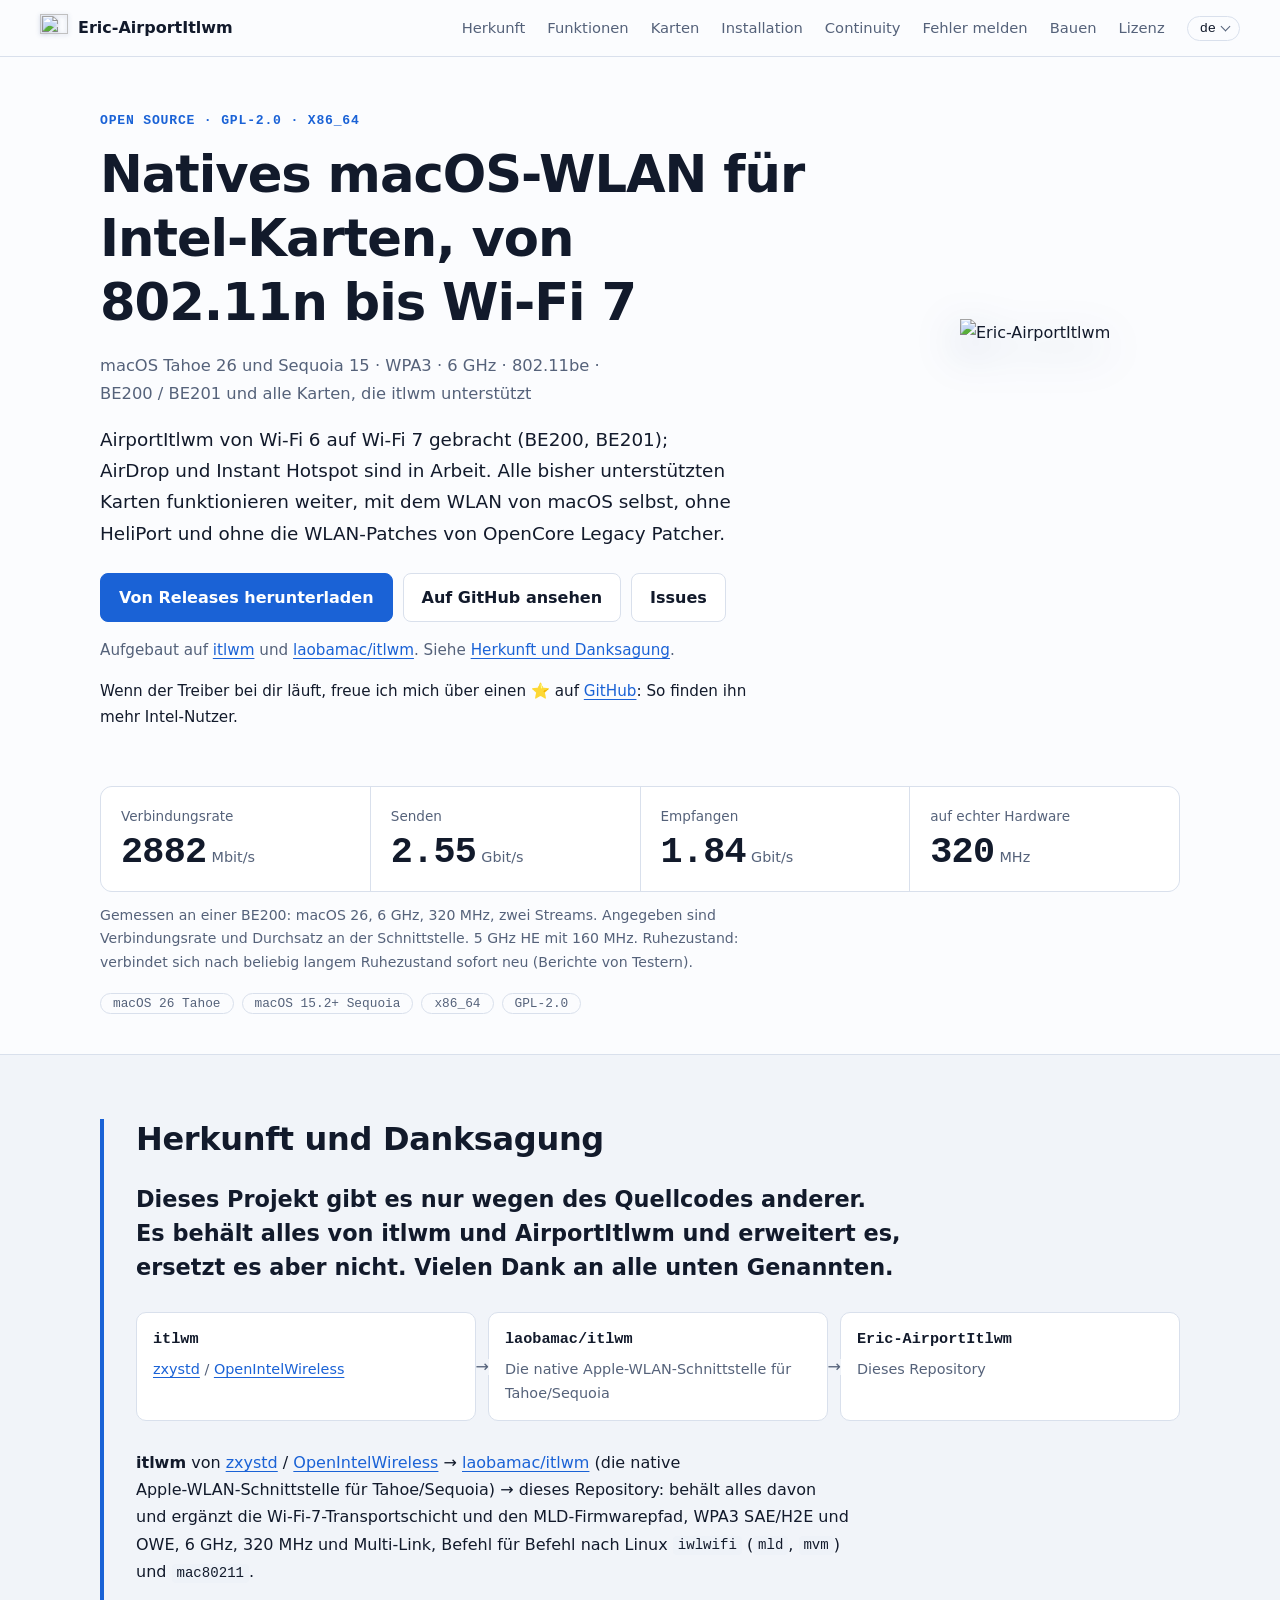
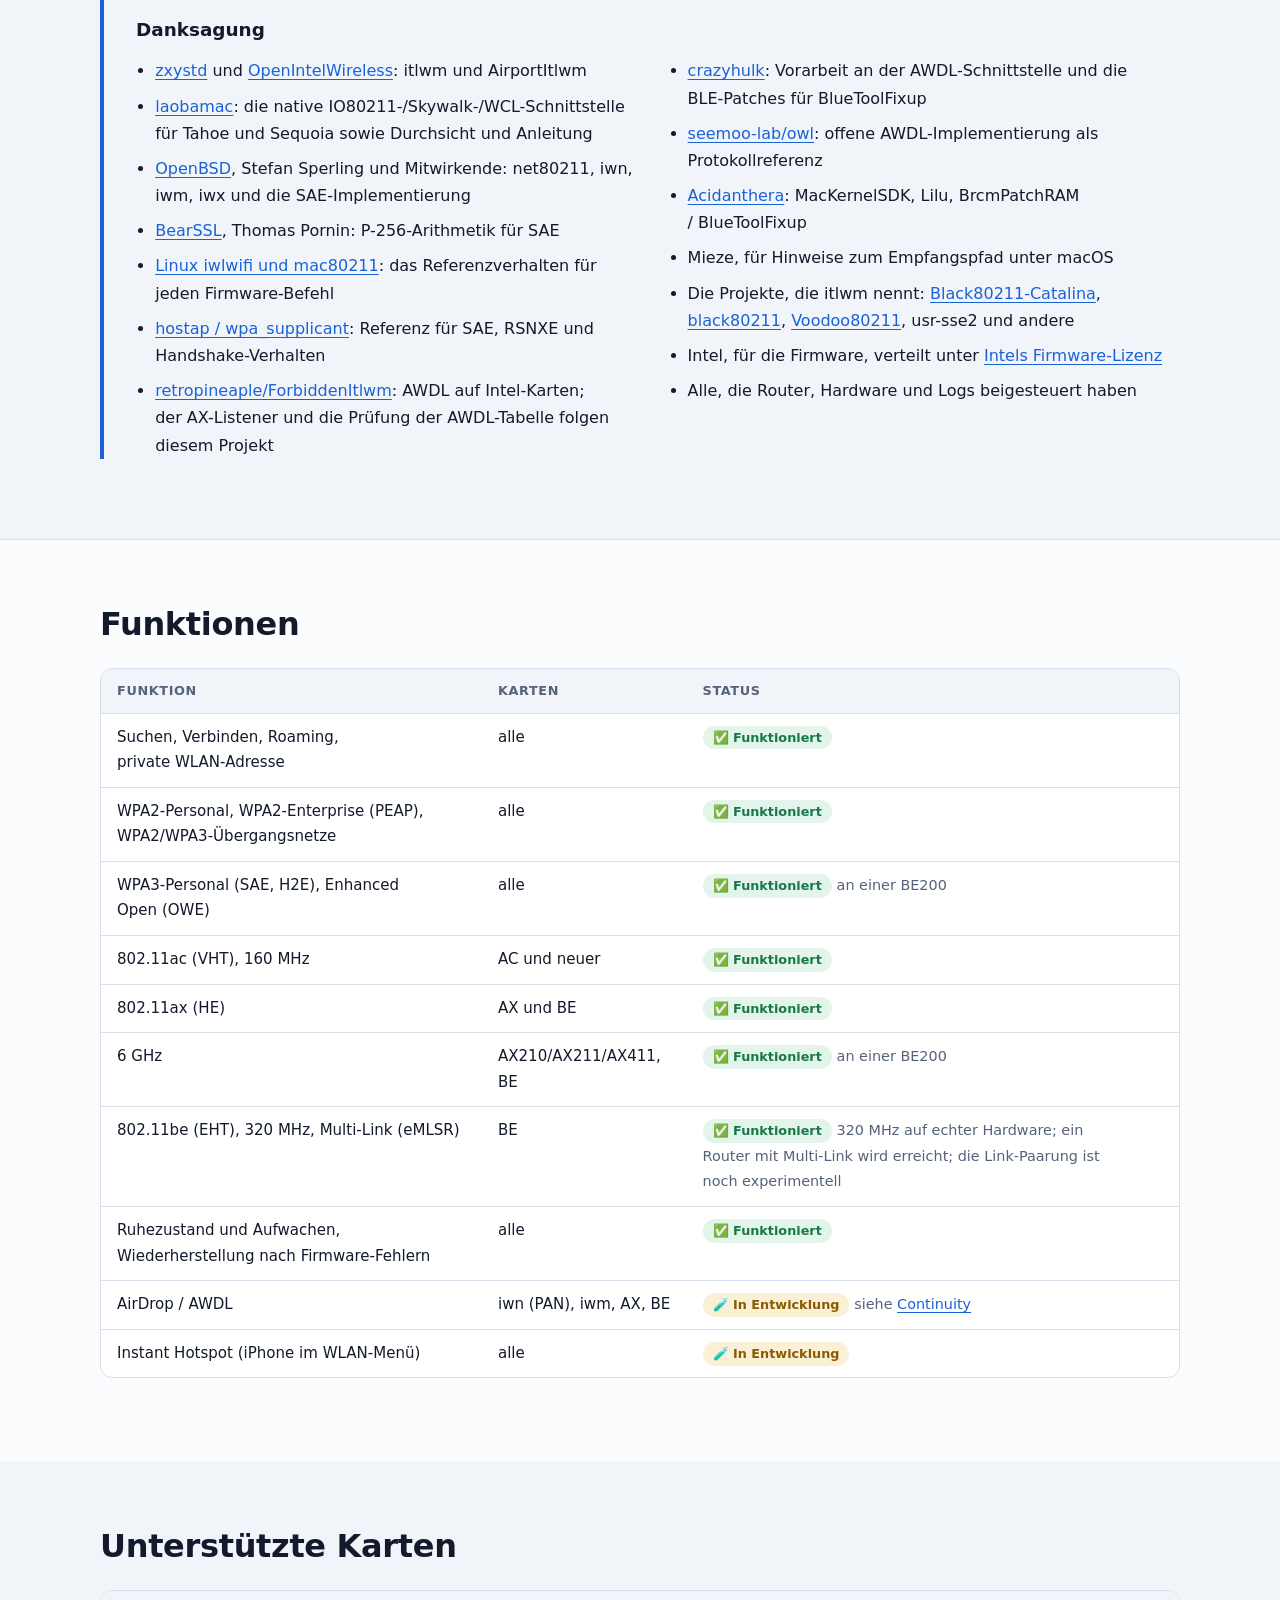
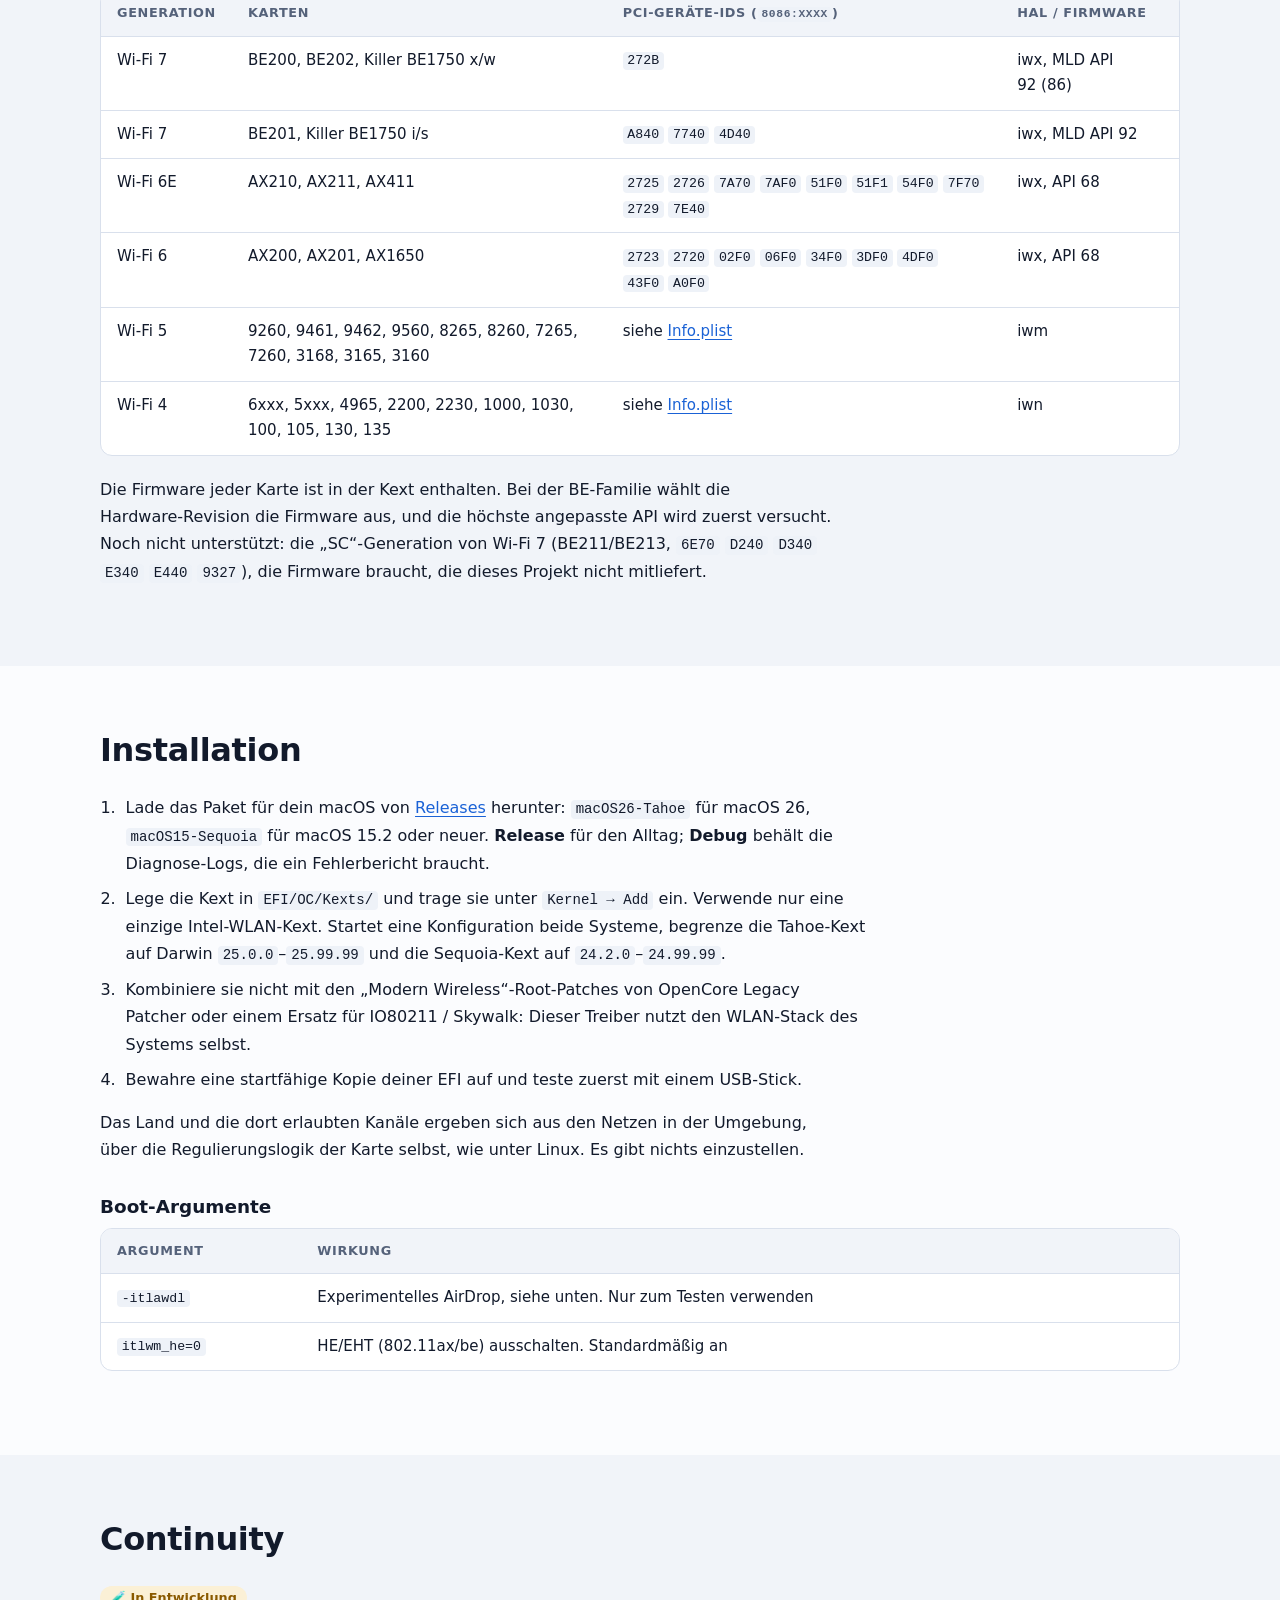
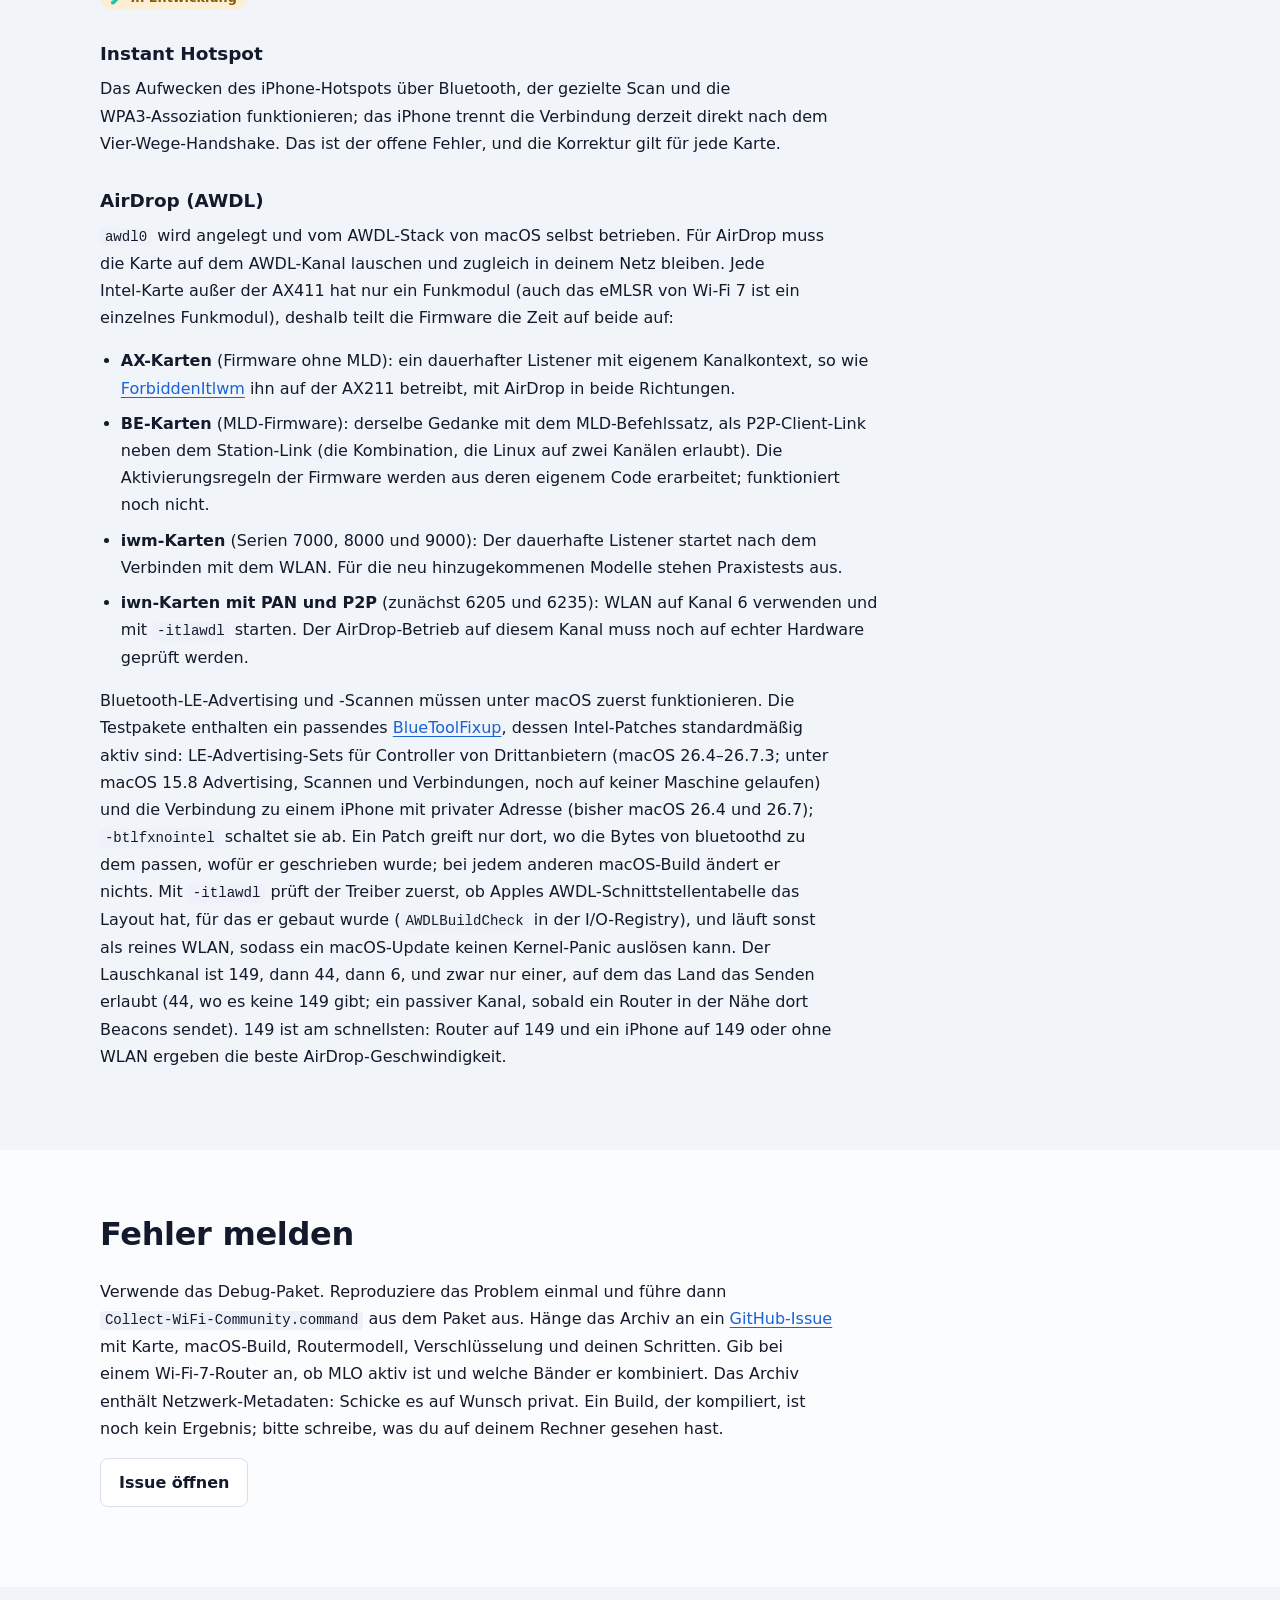
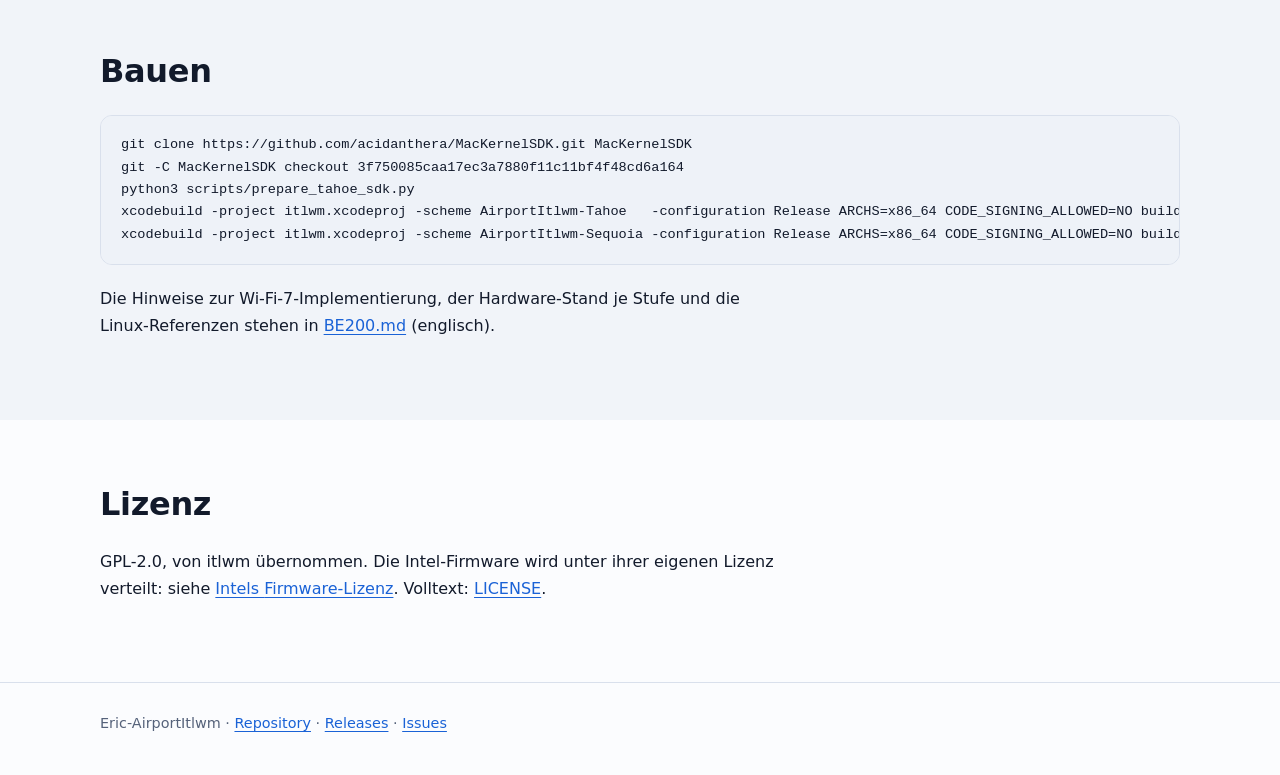
==== docs/de/index.html @ acb90069 "docs(site): match the Bluetooth patch text to the README The site still described -btlfxadvsets and " ====
<!DOCTYPE html>
<html lang="de" data-lang="de">
<head>
<meta charset="utf-8">
<meta name="viewport" content="width=device-width, initial-scale=1">
<meta name="color-scheme" content="light dark">
<title>Eric-AirportItlwm: natives macOS-WLAN für Intel-Karten, von 802.11n bis Wi-Fi 7</title>
<meta name="description" content="macOS Tahoe 26 und Sequoia 15 · WPA3 · 6 GHz · 802.11be · BE200 / BE201 und alle Karten, die itlwm unterstützt">
<link rel="canonical" href="https://ersiter.github.io/Eric-AirportItlwm/de/">
<link rel="alternate" hreflang="en" href="https://ersiter.github.io/Eric-AirportItlwm/">
<link rel="alternate" hreflang="zh-Hans" href="https://ersiter.github.io/Eric-AirportItlwm/zh-hans/">
<link rel="alternate" hreflang="zh-Hant" href="https://ersiter.github.io/Eric-AirportItlwm/zh-hant/">
<link rel="alternate" hreflang="de" href="https://ersiter.github.io/Eric-AirportItlwm/de/">
<link rel="alternate" hreflang="fr" href="https://ersiter.github.io/Eric-AirportItlwm/fr/">
<link rel="alternate" hreflang="ru" href="https://ersiter.github.io/Eric-AirportItlwm/ru/">
<link rel="alternate" hreflang="x-default" href="https://ersiter.github.io/Eric-AirportItlwm/">
<link rel="icon" type="image/png" href="../be200-icon.png">
<link rel="stylesheet" href="../style.css">
<script src="../lang.js"></script>
<script defer src="../app.js"></script>
</head>
<body>
<a class="skip" href="#main">Zum Inhalt springen</a>
<header class="top"><div class="bar">
<a class="brand" href="#top"><img src="../be200-icon.png" width="28" height="28" alt="">Eric-AirportItlwm</a>
<button class="burger" type="button" aria-label="Menü" aria-expanded="false" aria-controls="sections"><span></span><span></span><span></span></button>
<nav id="sections" aria-label="Abschnitte">
<a href="#lineage">Herkunft</a>
<a href="#works">Funktionen</a>
<a href="#cards">Karten</a>
<a href="#install">Installation</a>
<a href="#continuity">Continuity</a>
<a href="#report">Fehler melden</a>
<a href="#build">Bauen</a>
<a href="#license">Lizenz</a>
</nav>
<details class="lang">
<summary aria-label="Language"><span lang="de">de</span></summary>
<ul>
<li><a href="../" hreflang="en" lang="en" data-lang="en-us">en-US<span>English</span></a></li>
<li><a href="../zh-hans/" hreflang="zh-Hans" lang="zh-Hans" data-lang="zh-hans">zh-Hans<span>简体中文</span></a></li>
<li><a href="../zh-hant/" hreflang="zh-Hant" lang="zh-Hant" data-lang="zh-hant">zh-Hant<span>繁體中文</span></a></li>
<li><a href="./" hreflang="de" lang="de" data-lang="de" aria-current="true">de<span>Deutsch</span></a></li>
<li><a href="../fr/" hreflang="fr" lang="fr" data-lang="fr">fr<span>Français</span></a></li>
<li><a href="../ru/" hreflang="ru" lang="ru" data-lang="ru">ru<span>Русский</span></a></li>
</ul>
</details>
</div></header>
<main id="main">
<section class="hero" id="top"><div class="wrap hero-grid">
<div class="hero-text">
<p class="eyebrow">Open Source · <span class="nw">GPL-2</span>.0 · x86_64</p>
<h1>Natives <span class="nw">macOS-WLAN</span> für <span class="nw">Intel-Karten</span>, von <span class="nw">802.11n</span> bis <span class="nw">Wi-Fi 7</span></h1>
<p class="sub">macOS Tahoe 26 und Sequoia 15 · WPA3 · 6 GHz · <span class="nw">802.11be</span> · <span class="nw">BE200 / BE201</span> und alle Karten, die itlwm unterstützt</p>
<p class="lead">AirportItlwm von <span class="nw">Wi-Fi 6</span> auf <span class="nw">Wi-Fi 7</span> gebracht (BE200, BE201); AirDrop und Instant Hotspot sind in Arbeit. Alle bisher unterstützten Karten funktionieren weiter, mit dem WLAN von macOS selbst, ohne HeliPort und ohne die <span class="nw">WLAN-Patches</span> von OpenCore Legacy Patcher.</p>
<p class="cta"><a target="_blank" rel="noopener noreferrer" class="btn primary" href="https://github.com/Ersiter/Eric-AirportItlwm/releases/latest">Von Releases herunterladen</a><a target="_blank" rel="noopener noreferrer" class="btn" href="https://github.com/Ersiter/Eric-AirportItlwm">Auf GitHub ansehen</a><a target="_blank" rel="noopener noreferrer" class="btn" href="https://github.com/Ersiter/Eric-AirportItlwm/issues">Issues</a></p>
<p class="credit-line">Aufgebaut auf <a target="_blank" rel="noopener noreferrer" href="https://github.com/OpenIntelWireless/itlwm">itlwm</a> und <a target="_blank" rel="noopener noreferrer" href="https://github.com/laobamac/itlwm">laobamac/itlwm</a>. Siehe <a href="#lineage">Herkunft und Danksagung</a>.</p>
<p class="star-line">Wenn der Treiber bei dir läuft, freue ich mich über einen ⭐ auf <a target="_blank" rel="noopener noreferrer" href="https://github.com/Ersiter/Eric-AirportItlwm">GitHub</a>: So finden ihn mehr <span class="nw">Intel-Nutzer</span>.</p>
</div>
<div class="hero-art"><img src="../be200-icon.png" width="256" height="256" alt="Eric-AirportItlwm"></div>
</div>
<div class="wrap"><dl class="stats">
<div><dt>Verbindungsrate</dt><dd><span class="num">2882</span> <span class="unit">Mbit/s</span></dd></div>
<div><dt>Senden</dt><dd><span class="num">2.55</span> <span class="unit">Gbit/s</span></dd></div>
<div><dt>Empfangen</dt><dd><span class="num">1.84</span> <span class="unit">Gbit/s</span></dd></div>
<div><dt>auf echter Hardware</dt><dd><span class="num">320</span> <span class="unit">MHz</span></dd></div>
</dl><p class="note">Gemessen an einer BE200: macOS 26, 6 GHz, 320 MHz, zwei Streams. Angegeben sind Verbindungsrate und Durchsatz an der Schnittstelle. 5 GHz HE mit 160 MHz. Ruhezustand: verbindet sich nach beliebig langem Ruhezustand sofort neu (Berichte von Testern).</p>
<ul class="chips"><li>macOS 26 Tahoe</li><li>macOS 15.2+ Sequoia</li><li>x86_64</li><li>GPL-2.0</li></ul></div>
</section>
<section class="lineage" id="lineage"><div class="wrap">
<h2>Herkunft und Danksagung</h2>
<p class="big">Dieses Projekt gibt es nur wegen des Quellcodes anderer. Es behält alles von itlwm und AirportItlwm und erweitert es, ersetzt es aber nicht. Vielen Dank an alle unten Genannten.</p>
<ol class="chain">
<li><strong>itlwm</strong><span><a target="_blank" rel="noopener noreferrer" href="https://github.com/zxystd">zxystd</a> / <a target="_blank" rel="noopener noreferrer" href="https://github.com/OpenIntelWireless/itlwm">OpenIntelWireless</a></span></li>
<li><strong>laobamac/itlwm</strong><span>Die native <span class="nw">Apple-WLAN-Schnittstelle</span> für <span class="nw">Tahoe/Sequoia</span></span></li>
<li><strong>Eric-AirportItlwm</strong><span>Dieses Repository</span></li>
</ol>
<p><strong>itlwm</strong> von <a target="_blank" rel="noopener noreferrer" href="https://github.com/zxystd">zxystd</a> / <a target="_blank" rel="noopener noreferrer" href="https://github.com/OpenIntelWireless/itlwm">OpenIntelWireless</a> → <a target="_blank" rel="noopener noreferrer" href="https://github.com/laobamac/itlwm">laobamac/itlwm</a> (die native <span class="nw">Apple-WLAN-Schnittstelle</span> für <span class="nw">Tahoe/Sequoia</span>) → dieses Repository: behält alles davon und ergänzt die <span class="nw">Wi-Fi-7-Transportschicht</span> und den <span class="nw">MLD-Firmwarepfad</span>, WPA3 SAE/H2E und OWE, 6 GHz, 320 MHz und <span class="nw">Multi-Link</span>, Befehl für Befehl nach Linux <code>iwlwifi</code> (<code>mld</code>, <code>mvm</code>) und <code>mac80211</code>.</p>
<h3>Danksagung</h3>
<ul class="credits">
<li><a target="_blank" rel="noopener noreferrer" href="https://github.com/zxystd">zxystd</a> und <a target="_blank" rel="noopener noreferrer" href="https://github.com/OpenIntelWireless">OpenIntelWireless</a>: itlwm und AirportItlwm</li>
<li><a target="_blank" rel="noopener noreferrer" href="https://github.com/laobamac/itlwm">laobamac</a>: die native IO80211-/Skywalk-/<span class="nw">WCL-Schnittstelle</span> für Tahoe und Sequoia sowie Durchsicht und Anleitung</li>
<li><a target="_blank" rel="noopener noreferrer" href="https://github.com/openbsd/src">OpenBSD</a>, Stefan Sperling und Mitwirkende: net80211, iwn, iwm, iwx und die <span class="nw">SAE-Implementierung</span></li>
<li><a target="_blank" rel="noopener noreferrer" href="https://bearssl.org/">BearSSL</a>, Thomas Pornin: <span class="nw">P-256-Arithmetik</span> für SAE</li>
<li><a target="_blank" rel="noopener noreferrer" href="https://github.com/torvalds/linux/tree/master/drivers/net/wireless/intel/iwlwifi">Linux iwlwifi und mac80211</a>: das Referenzverhalten für jeden <span class="nw">Firmware-Befehl</span></li>
<li><a target="_blank" rel="noopener noreferrer" href="https://w1.fi/">hostap / wpa_supplicant</a>: Referenz für SAE, RSNXE und <span class="nw">Handshake-Verhalten</span></li>
<li><a target="_blank" rel="noopener noreferrer" href="https://github.com/retropineaple/ForbiddenItlwm">retropineaple/ForbiddenItlwm</a>: AWDL auf <span class="nw">Intel-Karten</span>; der <span class="nw">AX-Listener</span> und die Prüfung der <span class="nw">AWDL-Tabelle</span> folgen diesem Projekt</li>
<li><a target="_blank" rel="noopener noreferrer" href="https://github.com/crazyhulk">crazyhulk</a>: Vorarbeit an der <span class="nw">AWDL-Schnittstelle</span> und die <span class="nw">BLE-Patches</span> für BlueToolFixup</li>
<li><a target="_blank" rel="noopener noreferrer" href="https://github.com/seemoo-lab/owl"><span class="nw">seemoo-lab</span>/owl</a>: offene <span class="nw">AWDL-Implementierung</span> als Protokollreferenz</li>
<li><a target="_blank" rel="noopener noreferrer" href="https://github.com/acidanthera">Acidanthera</a>: MacKernelSDK, Lilu, BrcmPatchRAM / BlueToolFixup</li>
<li>Mieze, für Hinweise zum Empfangspfad unter macOS</li>
<li>Die Projekte, die itlwm nennt: <a target="_blank" rel="noopener noreferrer" href="https://github.com/AppleIntelWiFi/Black80211-Catalina"><span class="nw">Black80211-Catalina</span></a>, <a target="_blank" rel="noopener noreferrer" href="https://github.com/rpeshkov/black80211">black80211</a>, <a target="_blank" rel="noopener noreferrer" href="https://github.com/mercurysquad/Voodoo80211">Voodoo80211</a>, <span class="nw">usr-sse2</span> und andere</li>
<li>Intel, für die Firmware, verteilt unter <a target="_blank" rel="noopener noreferrer" href="https://github.com/Ersiter/Eric-AirportItlwm/blob/be200-tahoe/iwlwifi-firmware-license">Intels <span class="nw">Firmware-Lizenz</span></a></li>
<li>Alle, die Router, Hardware und Logs beigesteuert haben</li>
</ul></div></section>
<section id="works"><div class="wrap"><h2>Funktionen</h2>
<div class="table-wrap"><table><thead><tr><th>Funktion</th><th>Karten</th><th>Status</th></tr></thead><tbody>
<tr><td>Suchen, Verbinden, Roaming, private <span class="nw">WLAN-Adresse</span></td><td>alle</td><td><span class="pill ok"><span aria-hidden="true">✅</span> Funktioniert</span></td></tr>
<tr><td><span class="nw">WPA2-Personal</span>, <span class="nw">WPA2-Enterprise</span> (PEAP), WPA2/<span class="nw">WPA3-Übergangsnetze</span></td><td>alle</td><td><span class="pill ok"><span aria-hidden="true">✅</span> Funktioniert</span></td></tr>
<tr><td><span class="nw">WPA3-Personal</span> (SAE, H2E), Enhanced Open (OWE)</td><td>alle</td><td><span class="pill ok"><span aria-hidden="true">✅</span> Funktioniert</span> <span class="snote">an einer BE200</span></td></tr>
<tr><td><span class="nw">802.11ac</span> (VHT), 160 MHz</td><td>AC und neuer</td><td><span class="pill ok"><span aria-hidden="true">✅</span> Funktioniert</span></td></tr>
<tr><td><span class="nw">802.11ax</span> (HE)</td><td>AX und BE</td><td><span class="pill ok"><span aria-hidden="true">✅</span> Funktioniert</span></td></tr>
<tr><td>6 GHz</td><td>AX210/AX211/AX411, BE</td><td><span class="pill ok"><span aria-hidden="true">✅</span> Funktioniert</span> <span class="snote">an einer BE200</span></td></tr>
<tr><td><span class="nw">802.11be</span> (EHT), 320 MHz, <span class="nw">Multi-Link</span> (eMLSR)</td><td>BE</td><td><span class="pill ok"><span aria-hidden="true">✅</span> Funktioniert</span> <span class="snote">320 MHz auf echter Hardware; ein Router mit <span class="nw">Multi-Link</span> wird erreicht; die <span class="nw">Link-Paarung</span> ist noch experimentell</span></td></tr>
<tr><td>Ruhezustand und Aufwachen, Wiederherstellung nach <span class="nw">Firmware-Fehlern</span></td><td>alle</td><td><span class="pill ok"><span aria-hidden="true">✅</span> Funktioniert</span></td></tr>
<tr><td>AirDrop / AWDL</td><td>iwn (PAN), iwm, AX, BE</td><td><span class="pill dev"><span aria-hidden="true">🧪</span> In Entwicklung</span> <span class="snote">siehe <a href="#continuity">Continuity</a></span></td></tr>
<tr><td>Instant Hotspot (iPhone im <span class="nw">WLAN-Menü</span>)</td><td>alle</td><td><span class="pill dev"><span aria-hidden="true">🧪</span> In Entwicklung</span></td></tr>
</tbody></table></div></div></section>
<section id="cards"><div class="wrap"><h2>Unterstützte Karten</h2>
<div class="table-wrap"><table class="cards"><thead><tr><th>Generation</th><th>Karten</th><th><span class="nw">PCI-Geräte-IDs</span> (<code>8086:xxxx</code>)</th><th>HAL / Firmware</th></tr></thead><tbody>
<tr><td><span class="nw">Wi-Fi 7</span></td><td>BE200, BE202, Killer BE1750 x/w</td><td><code>272B</code></td><td>iwx, MLD API 92 (86)</td></tr>
<tr><td><span class="nw">Wi-Fi 7</span></td><td>BE201, Killer BE1750 i/s</td><td><code>A840</code> <code>7740</code> <code>4D40</code></td><td>iwx, MLD API 92</td></tr>
<tr><td><span class="nw">Wi-Fi 6E</span></td><td>AX210, AX211, AX411</td><td><code>2725</code> <code>2726</code> <code>7A70</code> <code>7AF0</code> <code>51F0</code> <code>51F1</code> <code>54F0</code> <code>7F70</code> <code>2729</code> <code>7E40</code></td><td>iwx, API 68</td></tr>
<tr><td><span class="nw">Wi-Fi 6</span></td><td>AX200, AX201, AX1650</td><td><code>2723</code> <code>2720</code> <code>02F0</code> <code>06F0</code> <code>34F0</code> <code>3DF0</code> <code>4DF0</code> <code>43F0</code> <code>A0F0</code></td><td>iwx, API 68</td></tr>
<tr><td><span class="nw">Wi-Fi 5</span></td><td>9260, 9461, 9462, 9560, 8265, 8260, 7265, 7260, 3168, 3165, 3160</td><td>siehe <a target="_blank" rel="noopener noreferrer" href="https://github.com/Ersiter/Eric-AirportItlwm/blob/be200-tahoe/AirportItlwm/WCL/Info.plist">Info.plist</a></td><td>iwm</td></tr>
<tr><td><span class="nw">Wi-Fi 4</span></td><td>6xxx, 5xxx, 4965, 2200, 2230, 1000, 1030, 100, 105, 130, 135</td><td>siehe <a target="_blank" rel="noopener noreferrer" href="https://github.com/Ersiter/Eric-AirportItlwm/blob/be200-tahoe/AirportItlwm/WCL/Info.plist">Info.plist</a></td><td>iwn</td></tr>
</tbody></table></div><p>Die Firmware jeder Karte ist in der Kext enthalten. Bei der <span class="nw">BE-Familie</span> wählt die <span class="nw">Hardware-Revision</span> die Firmware aus, und die höchste angepasste API wird zuerst versucht. Noch nicht unterstützt: die „SC“-Generation von <span class="nw">Wi-Fi 7</span> (BE211/BE213, <code>6E70</code> <code>D240</code> <code>D340</code> <code>E340</code> <code>E440</code> <code>9327</code>), die Firmware braucht, die dieses Projekt nicht mitliefert.</p></div></section>
<section id="install"><div class="wrap"><h2>Installation</h2><ol class="steps">
<li>Lade das Paket für dein macOS von <a target="_blank" rel="noopener noreferrer" href="https://github.com/Ersiter/Eric-AirportItlwm/releases">Releases</a> herunter: <code>macOS26-Tahoe</code> für macOS 26, <code>macOS15-Sequoia</code> für macOS 15.2 oder neuer. <strong>Release</strong> für den Alltag; <strong>Debug</strong> behält die <span class="nw">Diagnose-Logs</span>, die ein Fehlerbericht braucht.</li>
<li>Lege die Kext in <code>EFI/OC/Kexts/</code> und trage sie unter <code>Kernel → Add</code> ein. Verwende nur eine einzige <span class="nw">Intel-WLAN-Kext</span>. Startet eine Konfiguration beide Systeme, begrenze die <span class="nw">Tahoe-Kext</span> auf Darwin <code>25.0.0</code>–<code>25.99.99</code> und die <span class="nw">Sequoia-Kext</span> auf <code>24.2.0</code>–<code>24.99.99</code>.</li>
<li>Kombiniere sie nicht mit den „Modern Wireless“-<span class="nw">Root-Patches</span> von OpenCore Legacy Patcher oder einem Ersatz für IO80211 / Skywalk: Dieser Treiber nutzt den <span class="nw">WLAN-Stack</span> des Systems selbst.</li>
<li>Bewahre eine startfähige Kopie deiner EFI auf und teste zuerst mit einem <span class="nw">USB-Stick</span>.</li>
</ol><p>Das Land und die dort erlaubten Kanäle ergeben sich aus den Netzen in der Umgebung, über die Regulierungslogik der Karte selbst, wie unter Linux. Es gibt nichts einzustellen.</p>
<h3><span class="nw">Boot-Argumente</span></h3><div class="table-wrap"><table><thead><tr><th>Argument</th><th>Wirkung</th></tr></thead><tbody>
<tr><td><code>-itlawdl</code></td><td>Experimentelles AirDrop, siehe unten. Nur zum Testen verwenden</td></tr>
<tr><td><code>itlwm_he=0</code></td><td>HE/EHT (<span class="nw">802.11ax</span>/be) ausschalten. Standardmäßig an</td></tr>
</tbody></table></div></div></section>
<section id="continuity"><div class="wrap"><h2>Continuity</h2>
<p><span class="pill dev"><span aria-hidden="true">🧪</span> In Entwicklung</span></p>
<h3>Instant Hotspot</h3><p>Das Aufwecken des <span class="nw">iPhone-Hotspots</span> über Bluetooth, der gezielte Scan und die <span class="nw">WPA3-Assoziation</span> funktionieren; das iPhone trennt die Verbindung derzeit direkt nach dem <span class="nw">Vier-Wege-Handshake</span>. Das ist der offene Fehler, und die Korrektur gilt für jede Karte.</p>
<h3>AirDrop (AWDL)</h3><p><code>awdl0</code> wird angelegt und vom <span class="nw">AWDL-Stack</span> von macOS selbst betrieben. Für AirDrop muss die Karte auf dem <span class="nw">AWDL-Kanal</span> lauschen und zugleich in deinem Netz bleiben. Jede <span class="nw">Intel-Karte</span> außer der AX411 hat nur ein Funkmodul (auch das eMLSR von <span class="nw">Wi-Fi 7</span> ist ein einzelnes Funkmodul), deshalb teilt die Firmware die Zeit auf beide auf:</p><ul>
<li><strong><span class="nw">AX-Karten</span></strong> (Firmware ohne MLD): ein dauerhafter Listener mit eigenem Kanalkontext, so wie <a target="_blank" rel="noopener noreferrer" href="https://github.com/retropineaple/ForbiddenItlwm">ForbiddenItlwm</a> ihn auf der AX211 betreibt, mit AirDrop in beide Richtungen.</li>
<li><strong><span class="nw">BE-Karten</span></strong> (<span class="nw">MLD-Firmware</span>): derselbe Gedanke mit dem <span class="nw">MLD-Befehlssatz</span>, als <span class="nw">P2P-Client-Link</span> neben dem <span class="nw">Station-Link</span> (die Kombination, die Linux auf zwei Kanälen erlaubt). Die Aktivierungsregeln der Firmware werden aus deren eigenem Code erarbeitet; funktioniert noch nicht.</li>
<li><strong><span class="nw">iwm-Karten</span></strong> (Serien 7000, 8000 und 9000): Der dauerhafte Listener startet nach dem Verbinden mit dem WLAN. Für die neu hinzugekommenen Modelle stehen Praxistests aus.</li>
<li><strong><span class="nw">iwn-Karten</span> mit PAN und P2P</strong> (zunächst 6205 und 6235): WLAN auf Kanal 6 verwenden und mit <code>-itlawdl</code> starten. Der <span class="nw">AirDrop-Betrieb</span> auf diesem Kanal muss noch auf echter Hardware geprüft werden.</li>
</ul><p><span class="nw">Bluetooth-LE-Advertising</span> und -Scannen müssen unter macOS zuerst funktionieren. Die Testpakete enthalten ein passendes <a target="_blank" rel="noopener noreferrer" href="https://github.com/acidanthera/BrcmPatchRAM">BlueToolFixup</a>, dessen <span class="nw">Intel-Patches</span> standardmäßig aktiv sind: <span class="nw">LE-Advertising-Sets</span> für Controller von Drittanbietern (macOS 26.4–26.7.3; unter macOS 15.8 Advertising, Scannen und Verbindungen, noch auf keiner Maschine gelaufen) und die Verbindung zu einem iPhone mit privater Adresse (bisher macOS 26.4 und 26.7); <code>-btlfxnointel</code> schaltet sie ab. Ein Patch greift nur dort, wo die Bytes von bluetoothd zu dem passen, wofür er geschrieben wurde; bei jedem anderen <span class="nw">macOS-Build</span> ändert er nichts. Mit <code>-itlawdl</code> prüft der Treiber zuerst, ob Apples <span class="nw">AWDL-Schnittstellentabelle</span> das Layout hat, für das er gebaut wurde (<code>AWDLBuildCheck</code> in der I/<span class="nw">O-Registry</span>), und läuft sonst als reines WLAN, sodass ein <span class="nw">macOS-Update</span> keinen <span class="nw">Kernel-Panic</span> auslösen kann. Der Lauschkanal ist 149, dann 44, dann 6, und zwar nur einer, auf dem das Land das Senden erlaubt (44, wo es keine 149 gibt; ein passiver Kanal, sobald ein Router in der Nähe dort Beacons sendet). 149 ist am schnellsten: Router auf 149 und ein iPhone auf 149 oder ohne WLAN ergeben die beste <span class="nw">AirDrop-Geschwindigkeit</span>.</p></div></section>
<section id="report"><div class="wrap"><h2>Fehler melden</h2><p>Verwende das <span class="nw">Debug-Paket</span>. Reproduziere das Problem einmal und führe dann <code>Collect-WiFi-Community.command</code> aus dem Paket aus. Hänge das Archiv an ein <a target="_blank" rel="noopener noreferrer" href="https://github.com/Ersiter/Eric-AirportItlwm/issues"><span class="nw">GitHub-Issue</span></a> mit Karte, <span class="nw">macOS-Build</span>, Routermodell, Verschlüsselung und deinen Schritten. Gib bei einem <span class="nw">Wi-Fi-7-Router</span> an, ob MLO aktiv ist und welche Bänder er kombiniert. Das Archiv enthält <span class="nw">Netzwerk-Metadaten</span>: Schicke es auf Wunsch privat. Ein Build, der kompiliert, ist noch kein Ergebnis; bitte schreibe, was du auf deinem Rechner gesehen hast.</p><p><a target="_blank" rel="noopener noreferrer" class="btn" href="https://github.com/Ersiter/Eric-AirportItlwm/issues/new">Issue öffnen</a></p></div></section>
<section id="build"><div class="wrap"><h2>Bauen</h2>
<div class="code"><button type="button" class="copy" data-copied="Kopiert" hidden>Kopieren</button><pre><code>git clone https://github.com/acidanthera/MacKernelSDK.git MacKernelSDK
git -C MacKernelSDK checkout 3f750085caa17ec3a7880f11c11bf4f48cd6a164
python3 scripts/prepare_tahoe_sdk.py
xcodebuild -project itlwm.xcodeproj -scheme AirportItlwm-Tahoe   -configuration Release ARCHS=x86_64 CODE_SIGNING_ALLOWED=NO build
xcodebuild -project itlwm.xcodeproj -scheme AirportItlwm-Sequoia -configuration Release ARCHS=x86_64 CODE_SIGNING_ALLOWED=NO build</code></pre></div>
<p>Die Hinweise zur <span class="nw">Wi-Fi-7-Implementierung</span>, der <span class="nw">Hardware-Stand</span> je Stufe und die <span class="nw">Linux-Referenzen</span> stehen in <a target="_blank" rel="noopener noreferrer" href="https://github.com/Ersiter/Eric-AirportItlwm/blob/be200-tahoe/BE200.md">BE200.md</a> (englisch).</p></div></section>
<section id="license"><div class="wrap"><h2>Lizenz</h2><p><span class="nw">GPL-2</span>.0, von itlwm übernommen. Die <span class="nw">Intel-Firmware</span> wird unter ihrer eigenen Lizenz verteilt: siehe <a target="_blank" rel="noopener noreferrer" href="https://github.com/Ersiter/Eric-AirportItlwm/blob/be200-tahoe/iwlwifi-firmware-license">Intels <span class="nw">Firmware-Lizenz</span></a>. Volltext: <a target="_blank" rel="noopener noreferrer" href="https://github.com/Ersiter/Eric-AirportItlwm/blob/be200-tahoe/LICENSE">LICENSE</a>.</p></div></section>
</main>
<footer><div class="wrap"><p>Eric-AirportItlwm · <a target="_blank" rel="noopener noreferrer" href="https://github.com/Ersiter/Eric-AirportItlwm">Repository</a> · <a target="_blank" rel="noopener noreferrer" href="https://github.com/Ersiter/Eric-AirportItlwm/releases">Releases</a> · <a target="_blank" rel="noopener noreferrer" href="https://github.com/Ersiter/Eric-AirportItlwm/issues">Issues</a></p></div></footer>
</body>
</html>
---- docs/style.css ----
:root {
  color-scheme: light dark;
  --bg: #fbfcfe;
  --bg-alt: #f1f4f9;
  --panel: #ffffff;
  --line: #d9e0ec;
  --text: #121a2b;
  --muted: #55627a;
  --accent: #1a62d6;
  --accent-ink: #ffffff;
  --ok: #17794a;
  --ok-bg: #e3f4ea;
  --dev: #8a5a00;
  --dev-bg: #fbf0d6;
  --code-bg: #eef2f8;
  --sans: system-ui, -apple-system, "Segoe UI", "PingFang SC", "Hiragino Sans GB", "Microsoft YaHei", "Noto Sans CJK SC", "Noto Sans SC", sans-serif;
  --mono: ui-monospace, "SF Mono", Menlo, Consolas, "Liberation Mono", monospace;
}

@media (prefers-color-scheme: dark) {
  :root {
    --bg: #080d17;
    --bg-alt: #0c1322;
    --panel: #0f1829;
    --line: #1f2c45;
    --text: #dbe5f6;
    --muted: #8da0bf;
    --accent: #5aa8ff;
    --accent-ink: #06101f;
    --ok: #62d394;
    --ok-bg: #0f2a1d;
    --dev: #f0c35a;
    --dev-bg: #2b2210;
    --code-bg: #0a1220;
  }
}

* { box-sizing: border-box; }
:lang(zh-Hant) { --sans: system-ui, -apple-system, "Segoe UI", "PingFang TC", "Microsoft JhengHei", "Noto Sans CJK TC", "Noto Sans TC", sans-serif; }

/* Line breaks: no word is split over two lines. Chinese breaks only at the phrase marks (<wbr>) the build puts in;
   names, versions and numbers with their unit carry .nw or a no-break space. */
.nw { white-space: nowrap; }
h1, h2, h3, .big, .lead, .sub, .note { text-wrap: balance; }
p, li, td { text-wrap: pretty; }
:lang(zh-Hans) body, :lang(zh-Hant) body { word-break: keep-all; overflow-wrap: break-word; line-break: strict; }
html { scroll-behavior: smooth; scroll-padding-top: 72px; -webkit-text-size-adjust: 100%; }
body {
  margin: 0;
  background: var(--bg);
  color: var(--text);
  font: 16px/1.7 var(--sans);
  -webkit-font-smoothing: antialiased;
}
img { max-width: 100%; height: auto; }
a { color: var(--accent); text-underline-offset: 3px; }
a:hover { text-decoration-thickness: 2px; }
:focus-visible { outline: 2px solid var(--accent); outline-offset: 2px; border-radius: 3px; }
section[tabindex="-1"]:focus, main[tabindex="-1"]:focus { outline: none; }
code { font-family: var(--mono); font-size: .88em; background: var(--code-bg); padding: .1em .35em; border-radius: 4px; white-space: nowrap; }
.wrap { width: min(1080px, 100% - 40px); margin-inline: auto; }

.skip { position: absolute; left: -999px; top: 8px; background: var(--accent); color: var(--accent-ink); padding: 8px 12px; border-radius: 6px; z-index: 20; }
.skip:focus { left: 8px; }

/* header: the bar spans the window; sections on the right, then the language menu */
.top { position: sticky; top: 0; z-index: 10; background: color-mix(in srgb, var(--bg) 88%, transparent); backdrop-filter: blur(10px); -webkit-backdrop-filter: blur(10px); border-bottom: 1px solid var(--line); }
.bar { display: flex; align-items: center; gap: 12px; min-height: 56px; padding-inline: clamp(16px, 4vw, 40px); }
.brand { display: flex; align-items: center; gap: 10px; font-weight: 650; color: var(--text); text-decoration: none; white-space: nowrap; margin-right: auto; flex-shrink: 0; }
.brand img { filter: drop-shadow(0 1px 2px rgba(10, 40, 110, .25)); }
.top nav { display: flex; gap: 2px; }
.top nav a { color: var(--muted); text-decoration: none; padding: 6px 10px; border-radius: 6px; font-size: .92rem; white-space: nowrap; }
.top nav a:hover { color: var(--text); background: var(--bg-alt); }

.lang { position: relative; }
.lang summary { list-style: none; cursor: pointer; font: .85rem var(--mono); border: 1px solid var(--line); padding: 4px 10px 4px 12px; border-radius: 999px; color: var(--text); white-space: nowrap; display: flex; align-items: center; gap: 6px; user-select: none; }
.lang summary::-webkit-details-marker { display: none; }
.lang summary::after { content: ""; width: 6px; height: 6px; border: solid var(--muted); border-width: 0 1.5px 1.5px 0; transform: translateY(-2px) rotate(45deg); transition: transform .15s; }
.lang[open] summary::after { transform: translateY(1px) rotate(-135deg); }
.lang summary:hover, .lang[open] summary { border-color: var(--accent); }
.lang ul { position: absolute; right: 0; top: calc(100% + 6px); list-style: none; margin: 0; padding: 4px; min-width: 168px; background: var(--panel); border: 1px solid var(--line); border-radius: 10px; box-shadow: 0 8px 24px -8px rgba(0, 0, 0, .25); }
.lang li { margin: 0; }
.lang ul a { display: flex; justify-content: space-between; gap: 12px; padding: 6px 10px; border-radius: 6px; text-decoration: none; color: var(--text); font: .85rem var(--mono); }
.lang ul a span { font-family: var(--sans); color: var(--muted); }
.lang ul a:hover { background: var(--bg-alt); }
.lang ul a[aria-current] { color: var(--accent); }

.burger { display: none; position: relative; width: 36px; height: 36px; padding: 0; border: 0; background: none; cursor: pointer; color: var(--text); }
.burger span { position: absolute; left: 8px; width: 20px; height: 1.5px; background: currentColor; border-radius: 1px; transition: transform .3s cubic-bezier(.34, 1.56, .64, 1), opacity .15s; }
.burger span:nth-child(1) { top: 11px; }
.burger span:nth-child(2) { top: 17px; }
.burger span:nth-child(3) { top: 23px; }
.burger[aria-expanded="true"] span:nth-child(1) { transform: translateY(6px) rotate(45deg); }
.burger[aria-expanded="true"] span:nth-child(2) { opacity: 0; }
.burger[aria-expanded="true"] span:nth-child(3) { transform: translateY(-6px) rotate(-45deg); }

@media (max-width: 1040px) {
  .burger { display: block; order: 3; }
  .top nav { position: fixed; top: 60px; right: clamp(8px, 3vw, 16px); flex-direction: column; gap: 0; min-width: 176px; padding: 4px; background: var(--panel); border: 1px solid var(--line); border-radius: 10px; box-shadow: 0 8px 24px -8px rgba(0, 0, 0, .25); transform: translateY(-8px); opacity: 0; visibility: hidden; transition: transform .2s, opacity .2s, visibility 0s .2s; }
  .top nav.open { transform: none; opacity: 1; visibility: visible; transition: transform .2s, opacity .2s; }
  .top nav a { padding: 8px 12px; }
}

/* sections */
section { padding: 64px 0; }
section:nth-of-type(even) { background: var(--bg-alt); }
h1, h2, h3 { line-height: 1.25; margin: 0; }
h2 { font-size: clamp(1.5rem, 1.1rem + 1.6vw, 2rem); letter-spacing: -.01em; margin-bottom: 24px; }
h3 { font-size: 1.15rem; margin: 32px 0 10px; }
p { margin: 0 0 1em; max-width: 72ch; }
ul, ol { padding-left: 1.3em; }
li { margin-bottom: .5em; max-width: 76ch; }

/* hero */
.hero { padding: 56px 0 40px; background: var(--bg) !important; }
.hero-grid { display: grid; grid-template-columns: 1fr 220px; gap: 40px; align-items: center; }
.eyebrow { color: var(--accent); font: 600 .82rem var(--mono); letter-spacing: .06em; text-transform: uppercase; margin-bottom: 14px; }
h1 { font-size: clamp(2rem, 1.2rem + 3.2vw, 3.2rem); letter-spacing: -.02em; max-width: 20ch; }
:lang(zh-Hans) h1, :lang(zh-Hant) h1 { letter-spacing: 0; max-width: 18em; }
.sub { color: var(--muted); margin-top: 18px; font-size: 1.02rem; }
.lead { font-size: 1.15rem; margin-top: 8px; }
.cta { display: flex; flex-wrap: wrap; gap: 10px; margin-top: 24px; }
.btn { display: inline-flex; align-items: center; justify-content: center; padding: 10px 18px; border: 1px solid var(--line); border-radius: 8px; text-decoration: none; color: var(--text); background: var(--panel); font-weight: 550; }
.btn:hover { border-color: var(--accent); }
.btn.primary { background: var(--accent); border-color: var(--accent); color: var(--accent-ink); }
.credit-line { color: var(--muted); font-size: .95rem; margin-top: 4px; }
.star-line { font-size: .95rem; margin-top: 4px; }
.hero-art img { width: 100%; max-width: 220px; display: block; margin-inline: auto; filter: drop-shadow(0 14px 22px rgba(10, 40, 110, .35)); }
@media (prefers-color-scheme: dark) { .hero-art img { filter: drop-shadow(0 10px 28px rgba(90, 168, 255, .28)); } }

.stats { display: grid; grid-template-columns: repeat(4, 1fr); gap: 1px; margin: 40px 0 0; background: var(--line); border: 1px solid var(--line); border-radius: 12px; overflow: hidden; }
.stats > div { background: var(--panel); padding: 18px 20px; }
.stats dt { color: var(--muted); font-size: .85rem; }
.stats dd { margin: 4px 0 0; }
.num { font: 650 clamp(1.6rem, 1.2rem + 1.4vw, 2.3rem)/1.1 var(--mono); letter-spacing: -.02em; }
.unit { color: var(--muted); font-size: .9rem; }
.note { color: var(--muted); font-size: .88rem; margin: 12px 0 0; }
.chips { list-style: none; padding: 0; margin: 18px 0 0; display: flex; flex-wrap: wrap; gap: 8px; }
.chips li { margin: 0; font: .8rem var(--mono); color: var(--muted); border: 1px solid var(--line); border-radius: 999px; padding: 2px 12px; }

/* lineage */
.lineage { background: var(--bg-alt); border-block: 1px solid var(--line); }
.lineage .wrap { border-left: 4px solid var(--accent); padding-left: clamp(16px, 3vw, 32px); }
.big { font-size: clamp(1.15rem, 1rem + .7vw, 1.4rem); line-height: 1.5; font-weight: 550; max-width: 46em; }
.chain { list-style: none; padding: 0; margin: 28px 0; display: grid; grid-template-columns: repeat(3, 1fr); gap: 12px; counter-reset: c; }
.chain li { counter-increment: c; position: relative; background: var(--panel); border: 1px solid var(--line); border-radius: 10px; padding: 14px 16px; margin: 0; display: flex; flex-direction: column; gap: 4px; max-width: none; }
.chain li:not(:last-child)::after { content: "→"; position: absolute; right: -14px; top: 50%; transform: translateY(-50%); color: var(--muted); background: var(--bg-alt); z-index: 1; line-height: 1; }
.chain strong { font-family: var(--mono); font-size: .95rem; }
.chain span { color: var(--muted); font-size: .9rem; }
.credits { columns: 2 340px; column-gap: 40px; padding-left: 1.2em; }
.credits li { break-inside: avoid; }

/* tables */
.table-wrap { overflow-x: auto; border: 1px solid var(--line); border-radius: 12px; background: var(--panel); margin-bottom: 20px; }
table { border-collapse: collapse; width: 100%; font-size: .94rem; min-width: 560px; }
th, td { text-align: left; vertical-align: top; padding: 11px 16px; border-bottom: 1px solid var(--line); }
tbody tr:last-child td { border-bottom: 0; }
th { font-size: .8rem; text-transform: uppercase; letter-spacing: .05em; color: var(--muted); background: var(--bg-alt); font-weight: 600; white-space: nowrap; }
:lang(zh-Hans) th, :lang(zh-Hant) th { text-transform: none; letter-spacing: 0; }
table.cards { min-width: 720px; }
.pill { display: inline-block; font-size: .8rem; font-weight: 600; padding: 1px 10px; border-radius: 999px; white-space: nowrap; }
.pill.ok { color: var(--ok); background: var(--ok-bg); }
.pill.dev { color: var(--dev); background: var(--dev-bg); }
.snote { color: var(--muted); font-size: .9rem; display: inline; }

/* install / code */
.steps li { padding-left: .3em; }
.code { position: relative; margin: 0 0 20px; }
pre { margin: 0; padding: 18px 20px; background: var(--code-bg); border: 1px solid var(--line); border-radius: 12px; overflow-x: auto; font: .85rem/1.65 var(--mono); }
pre code { background: none; padding: 0; font-size: inherit; white-space: pre; }
.copy { position: absolute; top: 8px; right: 8px; font: .78rem var(--sans); padding: 3px 10px; border: 1px solid var(--line); border-radius: 6px; background: var(--panel); color: var(--text); cursor: pointer; }
.copy:hover { border-color: var(--accent); }

footer { padding: 28px 0 40px; color: var(--muted); font-size: .9rem; border-top: 1px solid var(--line); }
footer p { margin: 0; }

@media (max-width: 760px) {
  section { padding: 44px 0; }
  .hero-grid { grid-template-columns: 1fr; }
  .hero-art { order: -1; }
  .hero-art img { margin: 0; max-width: 96px; }
  /* Download spans the row; GitHub and Issues share the row below at equal width. */
  .cta { display: grid; grid-template-columns: 1fr 1fr; gap: 10px; }
  .cta .btn { padding: 12px 14px; }
  .cta .btn.primary { grid-column: 1 / -1; }
  .stats { grid-template-columns: repeat(2, 1fr); }
  .chain { grid-template-columns: 1fr; }
  .chain li:not(:last-child)::after { content: "↓"; right: auto; left: 50%; top: auto; bottom: -15px; transform: translateX(-50%); padding: 0 6px; }
}
@media (max-width: 480px) {
  .brand { font-size: .9rem; }
}
@media (prefers-reduced-motion: reduce) { html { scroll-behavior: auto; } }
@media print { .top, .copy, .skip { display: none; } section { padding: 24px 0; } }
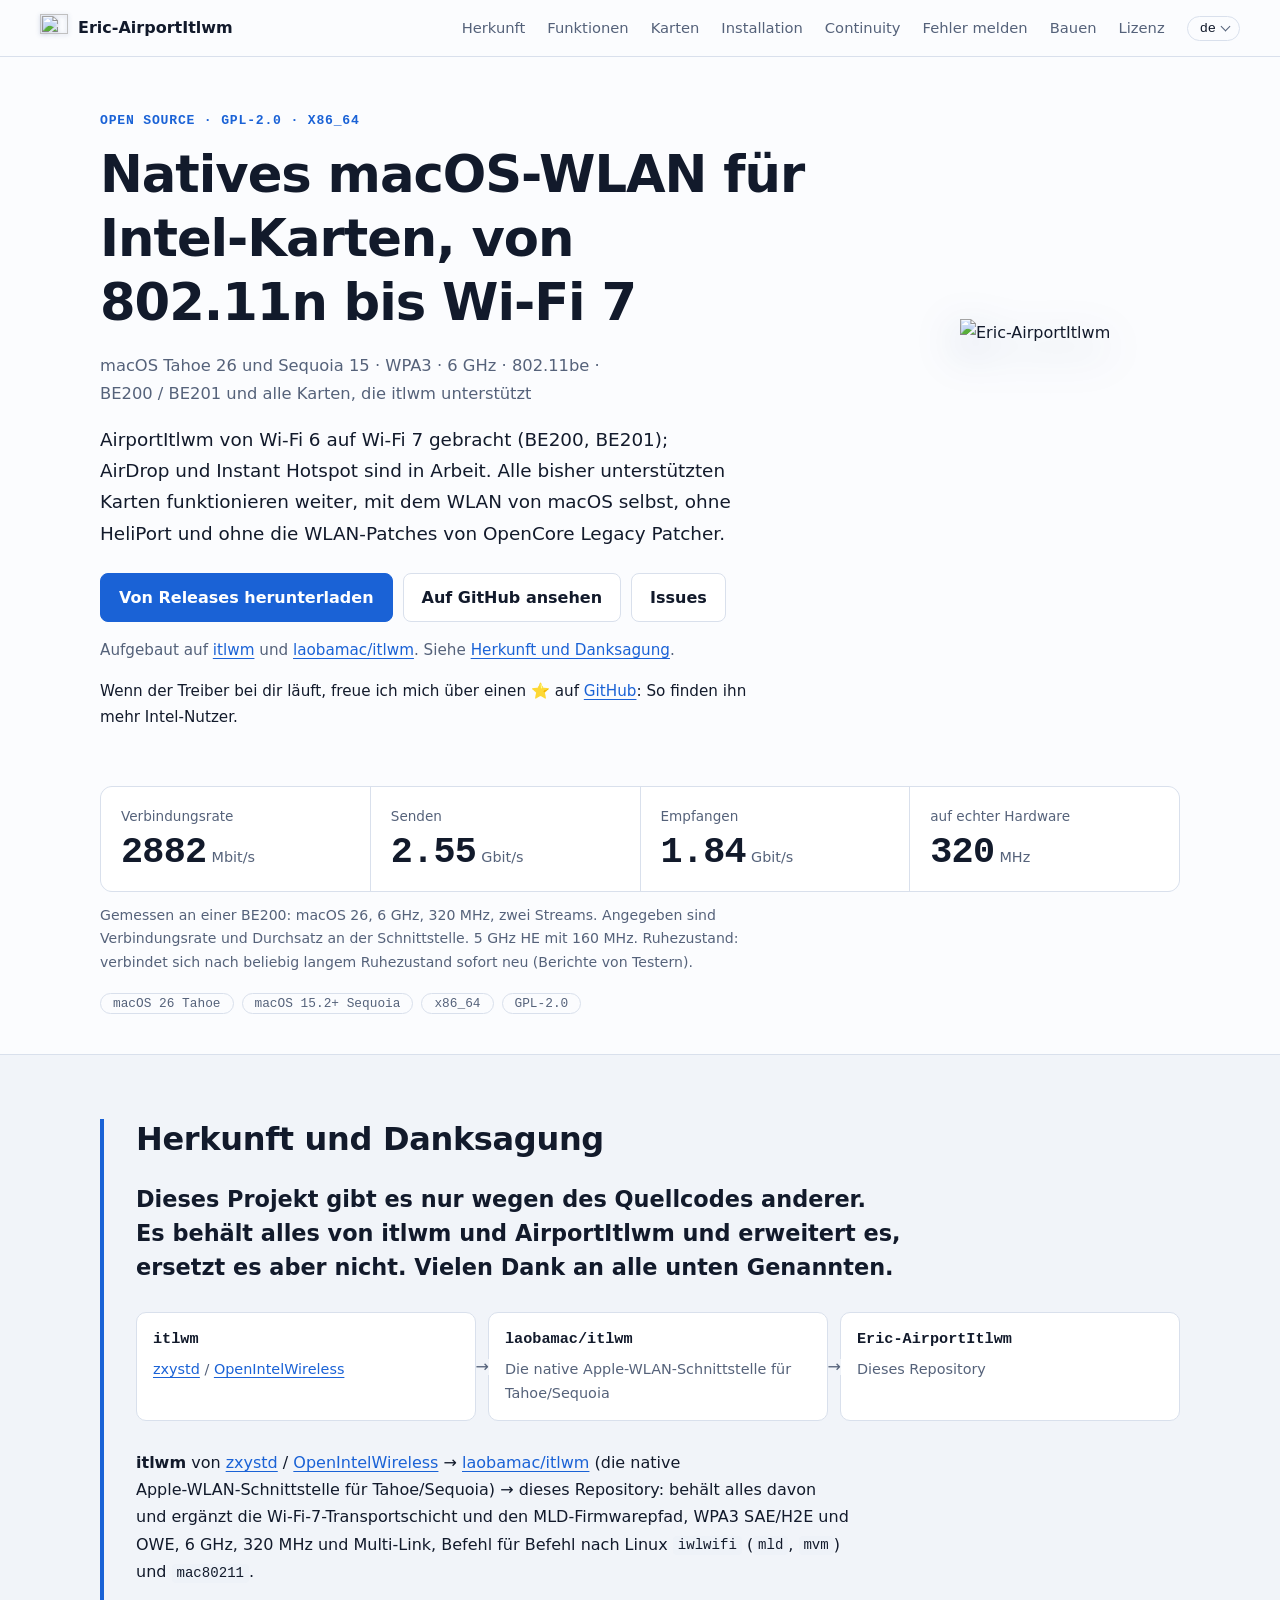
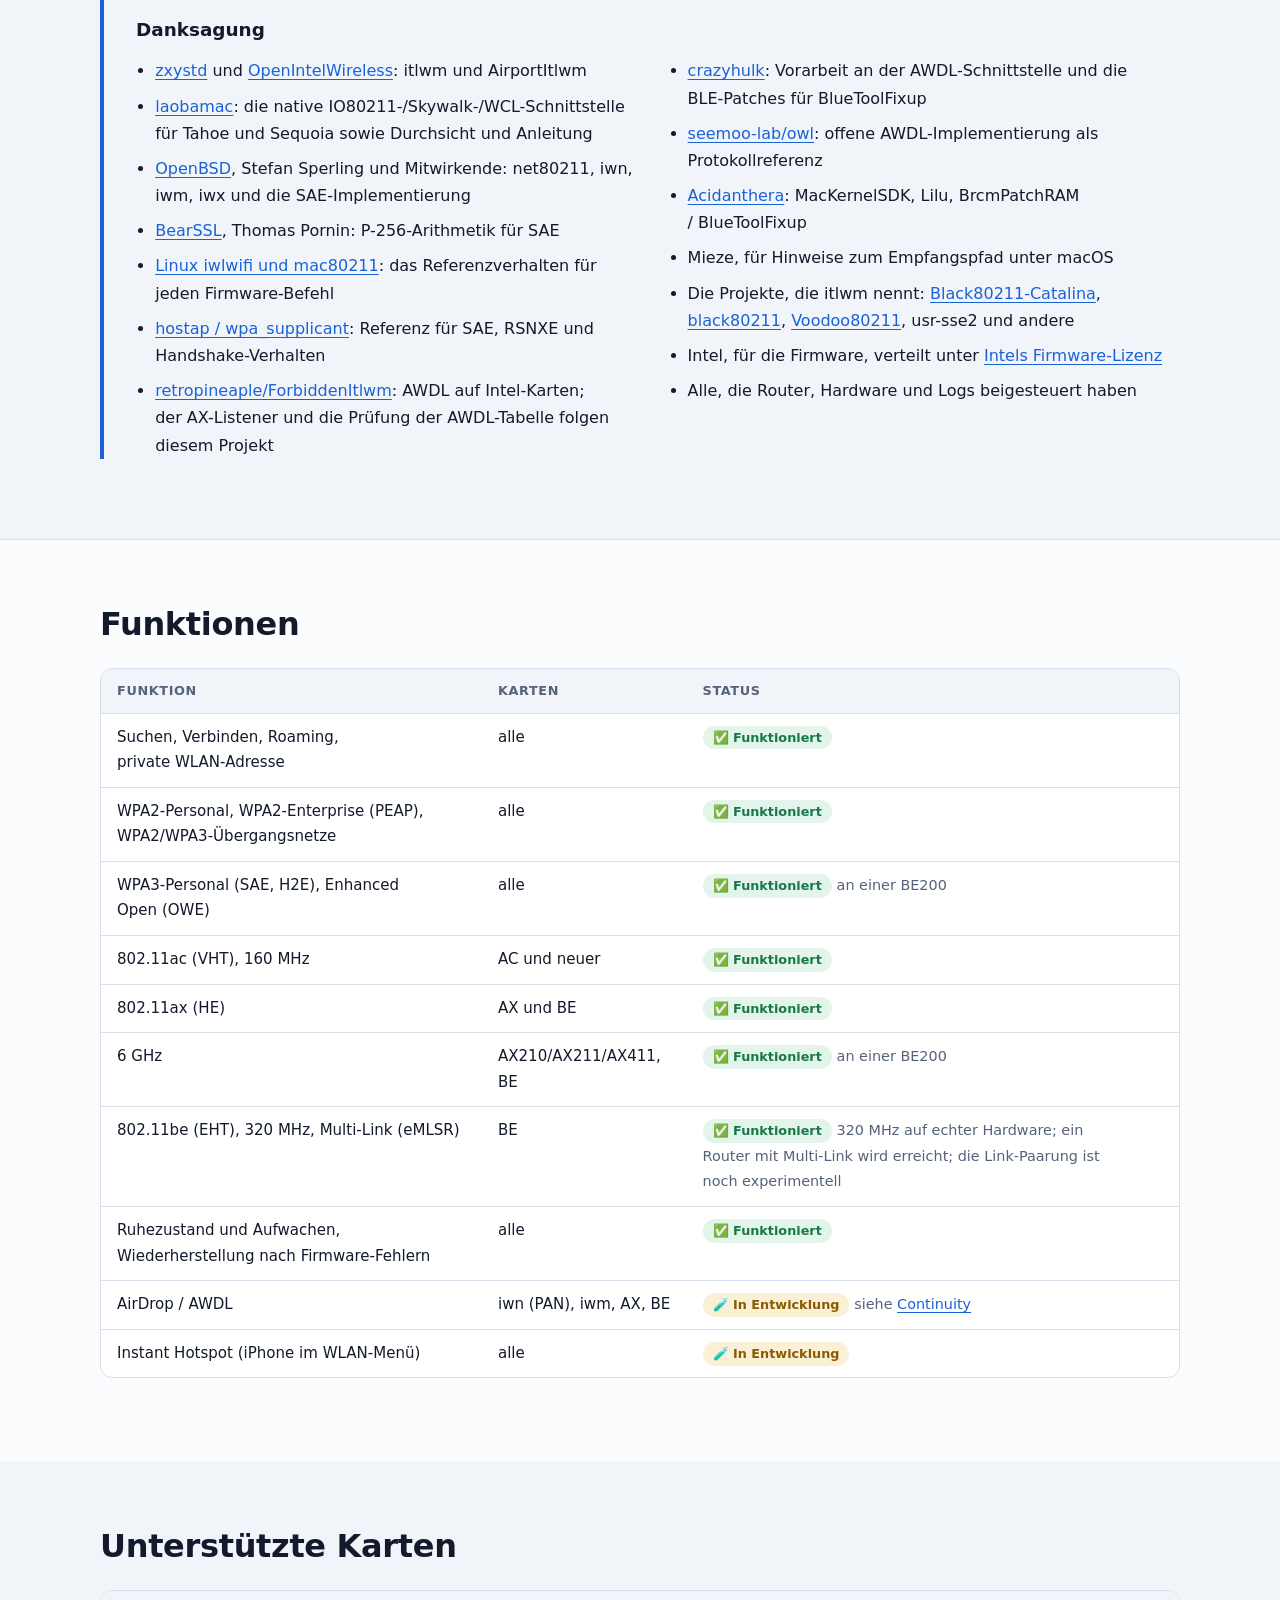
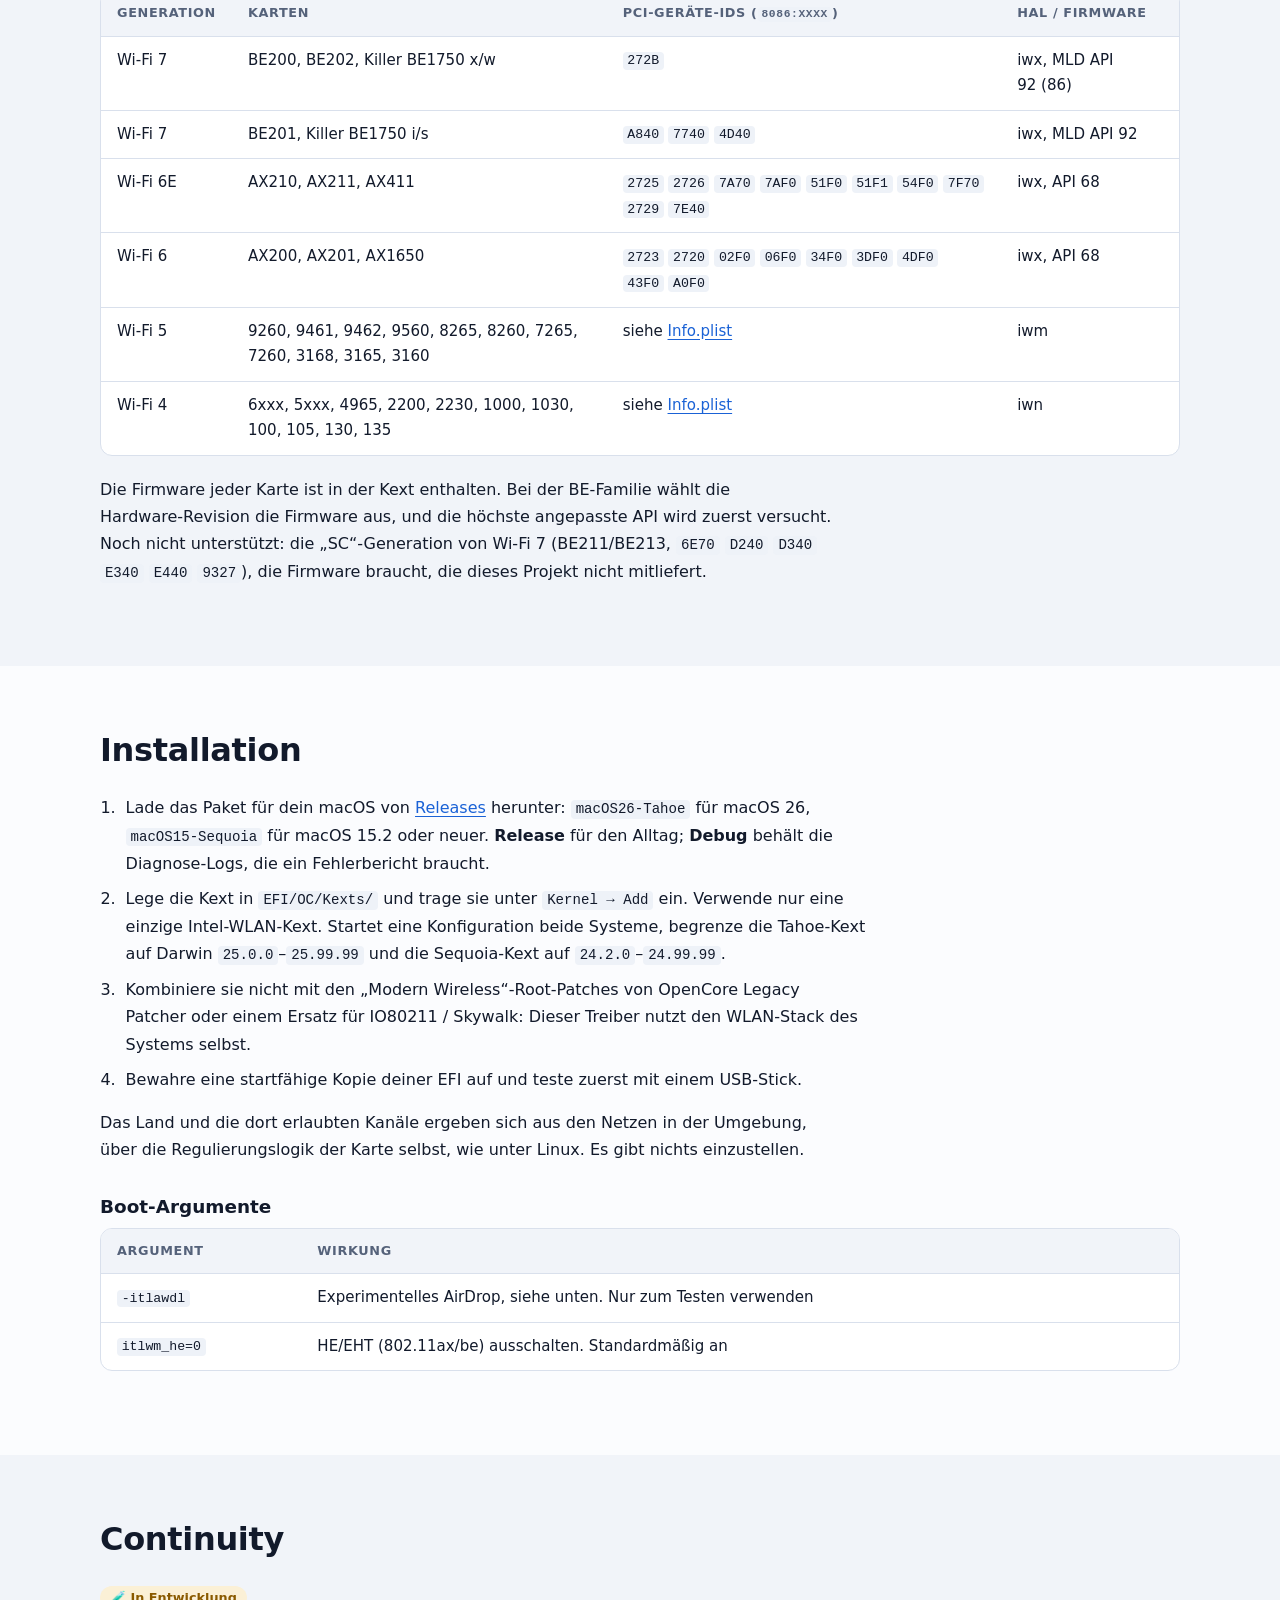
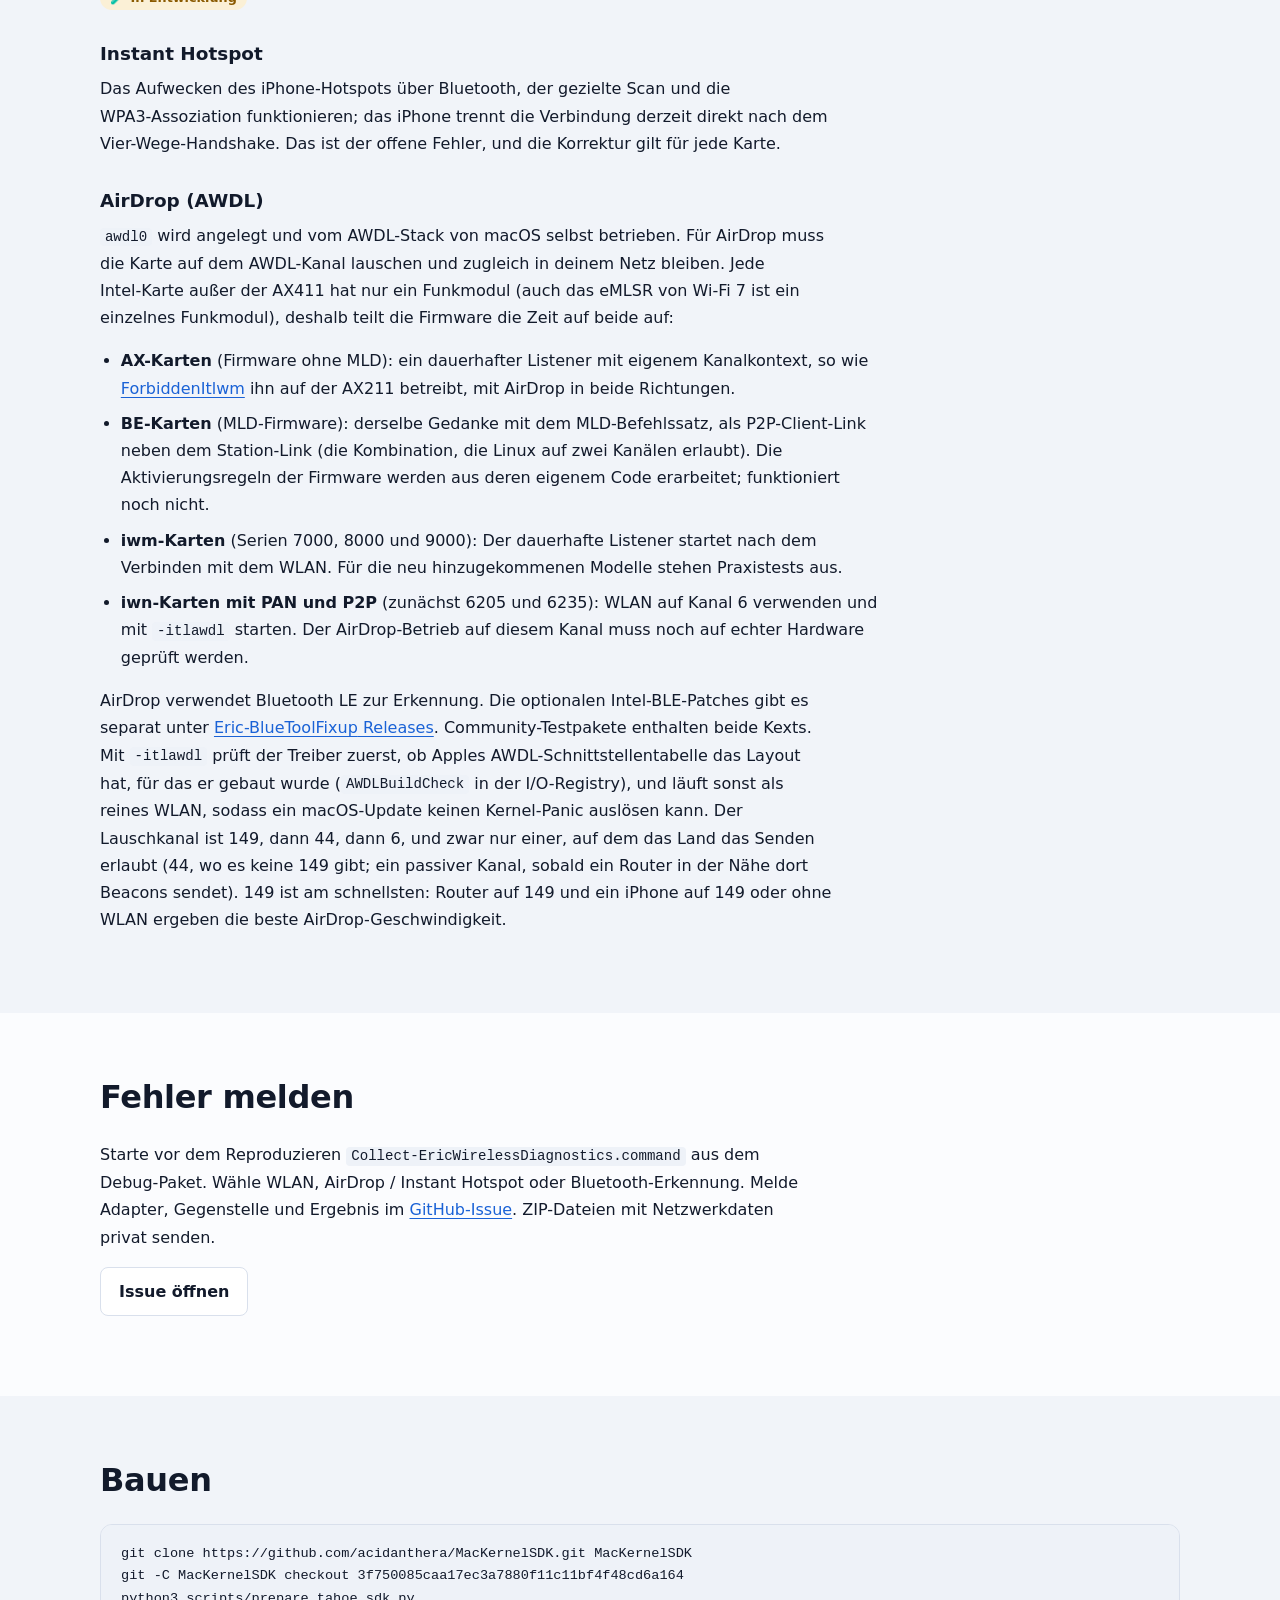
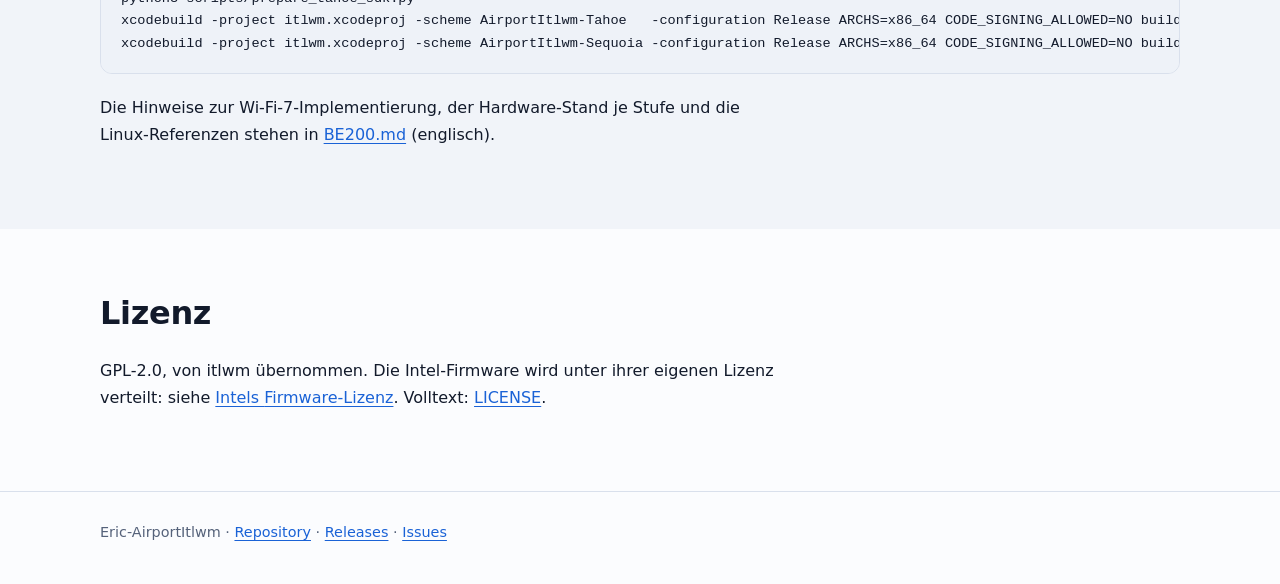
==== commit 7a2a7a11: "feat: unify wireless diagnostics and downloads" ====
--- a/docs/de/index.html
+++ b/docs/de/index.html
@@ -15,7 +15,7 @@
 <link rel="alternate" hreflang="ru" href="https://ersiter.github.io/Eric-AirportItlwm/ru/">
 <link rel="alternate" hreflang="x-default" href="https://ersiter.github.io/Eric-AirportItlwm/">
 <link rel="icon" type="image/png" href="../be200-icon.png">
-<link rel="stylesheet" href="../style.css">
+<link rel="stylesheet" href="../style.css?v=d4097a50ce25">
 <script src="../lang.js"></script>
 <script defer src="../app.js"></script>
 </head>
@@ -133,8 +133,8 @@
 <li><strong><span class="nw">BE-Karten</span></strong> (<span class="nw">MLD-Firmware</span>): derselbe Gedanke mit dem <span class="nw">MLD-Befehlssatz</span>, als <span class="nw">P2P-Client-Link</span> neben dem <span class="nw">Station-Link</span> (die Kombination, die Linux auf zwei Kanälen erlaubt). Die Aktivierungsregeln der Firmware werden aus deren eigenem Code erarbeitet; funktioniert noch nicht.</li>
 <li><strong><span class="nw">iwm-Karten</span></strong> (Serien 7000, 8000 und 9000): Der dauerhafte Listener startet nach dem Verbinden mit dem WLAN. Für die neu hinzugekommenen Modelle stehen Praxistests aus.</li>
 <li><strong><span class="nw">iwn-Karten</span> mit PAN und P2P</strong> (zunächst 6205 und 6235): WLAN auf Kanal 6 verwenden und mit <code>-itlawdl</code> starten. Der <span class="nw">AirDrop-Betrieb</span> auf diesem Kanal muss noch auf echter Hardware geprüft werden.</li>
-</ul><p><span class="nw">Bluetooth-LE-Advertising</span> und -Scannen müssen unter macOS zuerst funktionieren. Die Testpakete enthalten ein passendes <a target="_blank" rel="noopener noreferrer" href="https://github.com/acidanthera/BrcmPatchRAM">BlueToolFixup</a>, dessen <span class="nw">Intel-Patches</span> standardmäßig aktiv sind: <span class="nw">LE-Advertising-Sets</span> für Controller von Drittanbietern (macOS 26.4–26.7.3; unter macOS 15.8 Advertising, Scannen und Verbindungen, noch auf keiner Maschine gelaufen) und die Verbindung zu einem iPhone mit privater Adresse (bisher macOS 26.4 und 26.7); <code>-btlfxnointel</code> schaltet sie ab. Ein Patch greift nur dort, wo die Bytes von bluetoothd zu dem passen, wofür er geschrieben wurde; bei jedem anderen <span class="nw">macOS-Build</span> ändert er nichts. Mit <code>-itlawdl</code> prüft der Treiber zuerst, ob Apples <span class="nw">AWDL-Schnittstellentabelle</span> das Layout hat, für das er gebaut wurde (<code>AWDLBuildCheck</code> in der I/<span class="nw">O-Registry</span>), und läuft sonst als reines WLAN, sodass ein <span class="nw">macOS-Update</span> keinen <span class="nw">Kernel-Panic</span> auslösen kann. Der Lauschkanal ist 149, dann 44, dann 6, und zwar nur einer, auf dem das Land das Senden erlaubt (44, wo es keine 149 gibt; ein passiver Kanal, sobald ein Router in der Nähe dort Beacons sendet). 149 ist am schnellsten: Router auf 149 und ein iPhone auf 149 oder ohne WLAN ergeben die beste <span class="nw">AirDrop-Geschwindigkeit</span>.</p></div></section>
-<section id="report"><div class="wrap"><h2>Fehler melden</h2><p>Verwende das <span class="nw">Debug-Paket</span>. Reproduziere das Problem einmal und führe dann <code>Collect-WiFi-Community.command</code> aus dem Paket aus. Hänge das Archiv an ein <a target="_blank" rel="noopener noreferrer" href="https://github.com/Ersiter/Eric-AirportItlwm/issues"><span class="nw">GitHub-Issue</span></a> mit Karte, <span class="nw">macOS-Build</span>, Routermodell, Verschlüsselung und deinen Schritten. Gib bei einem <span class="nw">Wi-Fi-7-Router</span> an, ob MLO aktiv ist und welche Bänder er kombiniert. Das Archiv enthält <span class="nw">Netzwerk-Metadaten</span>: Schicke es auf Wunsch privat. Ein Build, der kompiliert, ist noch kein Ergebnis; bitte schreibe, was du auf deinem Rechner gesehen hast.</p><p><a target="_blank" rel="noopener noreferrer" class="btn" href="https://github.com/Ersiter/Eric-AirportItlwm/issues/new">Issue öffnen</a></p></div></section>
+</ul><p>AirDrop verwendet Bluetooth LE zur Erkennung. Die optionalen <span class="nw">Intel-BLE-Patches</span> gibt es separat unter <a target="_blank" rel="noopener noreferrer" href="https://github.com/Ersiter/Eric-BlueToolFixup/releases"><span class="nw">Eric-BlueToolFixup</span> Releases</a>. <span class="nw">Community-Testpakete</span> enthalten beide Kexts. Mit <code>-itlawdl</code> prüft der Treiber zuerst, ob Apples <span class="nw">AWDL-Schnittstellentabelle</span> das Layout hat, für das er gebaut wurde (<code>AWDLBuildCheck</code> in der I/<span class="nw">O-Registry</span>), und läuft sonst als reines WLAN, sodass ein <span class="nw">macOS-Update</span> keinen <span class="nw">Kernel-Panic</span> auslösen kann. Der Lauschkanal ist 149, dann 44, dann 6, und zwar nur einer, auf dem das Land das Senden erlaubt (44, wo es keine 149 gibt; ein passiver Kanal, sobald ein Router in der Nähe dort Beacons sendet). 149 ist am schnellsten: Router auf 149 und ein iPhone auf 149 oder ohne WLAN ergeben die beste <span class="nw">AirDrop-Geschwindigkeit</span>.</p></div></section>
+<section id="report"><div class="wrap"><h2>Fehler melden</h2><p>Starte vor dem Reproduzieren <code>Collect-EricWirelessDiagnostics.command</code> aus dem <span class="nw">Debug-Paket</span>. Wähle WLAN, AirDrop / Instant Hotspot oder <span class="nw">Bluetooth-Erkennung</span>. Melde Adapter, Gegenstelle und Ergebnis im <a target="_blank" rel="noopener noreferrer" href="https://github.com/Ersiter/Eric-AirportItlwm/issues"><span class="nw">GitHub-Issue</span></a>. <span class="nw">ZIP-Dateien</span> mit Netzwerkdaten privat senden.</p><p><a target="_blank" rel="noopener noreferrer" class="btn" href="https://github.com/Ersiter/Eric-AirportItlwm/issues/new">Issue öffnen</a></p></div></section>
 <section id="build"><div class="wrap"><h2>Bauen</h2>
 <div class="code"><button type="button" class="copy" data-copied="Kopiert" hidden>Kopieren</button><pre><code>git clone https://github.com/acidanthera/MacKernelSDK.git MacKernelSDK
 git -C MacKernelSDK checkout 3f750085caa17ec3a7880f11c11bf4f48cd6a164
--- a/docs/style.css
+++ b/docs/style.css
@@ -1,5 +1,5 @@
 :root {
-  color-scheme: light dark;
+  color-scheme: light;
   --bg: #fbfcfe;
   --bg-alt: #f1f4f9;
   --panel: #ffffff;
@@ -13,12 +13,14 @@
   --dev: #8a5a00;
   --dev-bg: #fbf0d6;
   --code-bg: #eef2f8;
+  --hero-shadow: 0 14px 22px rgba(10, 40, 110, .35);
   --sans: system-ui, -apple-system, "Segoe UI", "PingFang SC", "Hiragino Sans GB", "Microsoft YaHei", "Noto Sans CJK SC", "Noto Sans SC", sans-serif;
   --mono: ui-monospace, "SF Mono", Menlo, Consolas, "Liberation Mono", monospace;
 }
 
 @media (prefers-color-scheme: dark) {
   :root {
+    color-scheme: dark;
     --bg: #080d17;
     --bg-alt: #0c1322;
     --panel: #0f1829;
@@ -32,6 +34,7 @@
     --dev: #f0c35a;
     --dev-bg: #2b2210;
     --code-bg: #0a1220;
+    --hero-shadow: 0 10px 28px rgba(90, 168, 255, .28);
   }
 }
 
@@ -125,8 +128,7 @@
 .btn.primary { background: var(--accent); border-color: var(--accent); color: var(--accent-ink); }
 .credit-line { color: var(--muted); font-size: .95rem; margin-top: 4px; }
 .star-line { font-size: .95rem; margin-top: 4px; }
-.hero-art img { width: 100%; max-width: 220px; display: block; margin-inline: auto; filter: drop-shadow(0 14px 22px rgba(10, 40, 110, .35)); }
-@media (prefers-color-scheme: dark) { .hero-art img { filter: drop-shadow(0 10px 28px rgba(90, 168, 255, .28)); } }
+.hero-art img { width: 100%; max-width: 220px; display: block; margin-inline: auto; filter: drop-shadow(var(--hero-shadow)); }
 
 .stats { display: grid; grid-template-columns: repeat(4, 1fr); gap: 1px; margin: 40px 0 0; background: var(--line); border: 1px solid var(--line); border-radius: 12px; overflow: hidden; }
 .stats > div { background: var(--panel); padding: 18px 20px; }
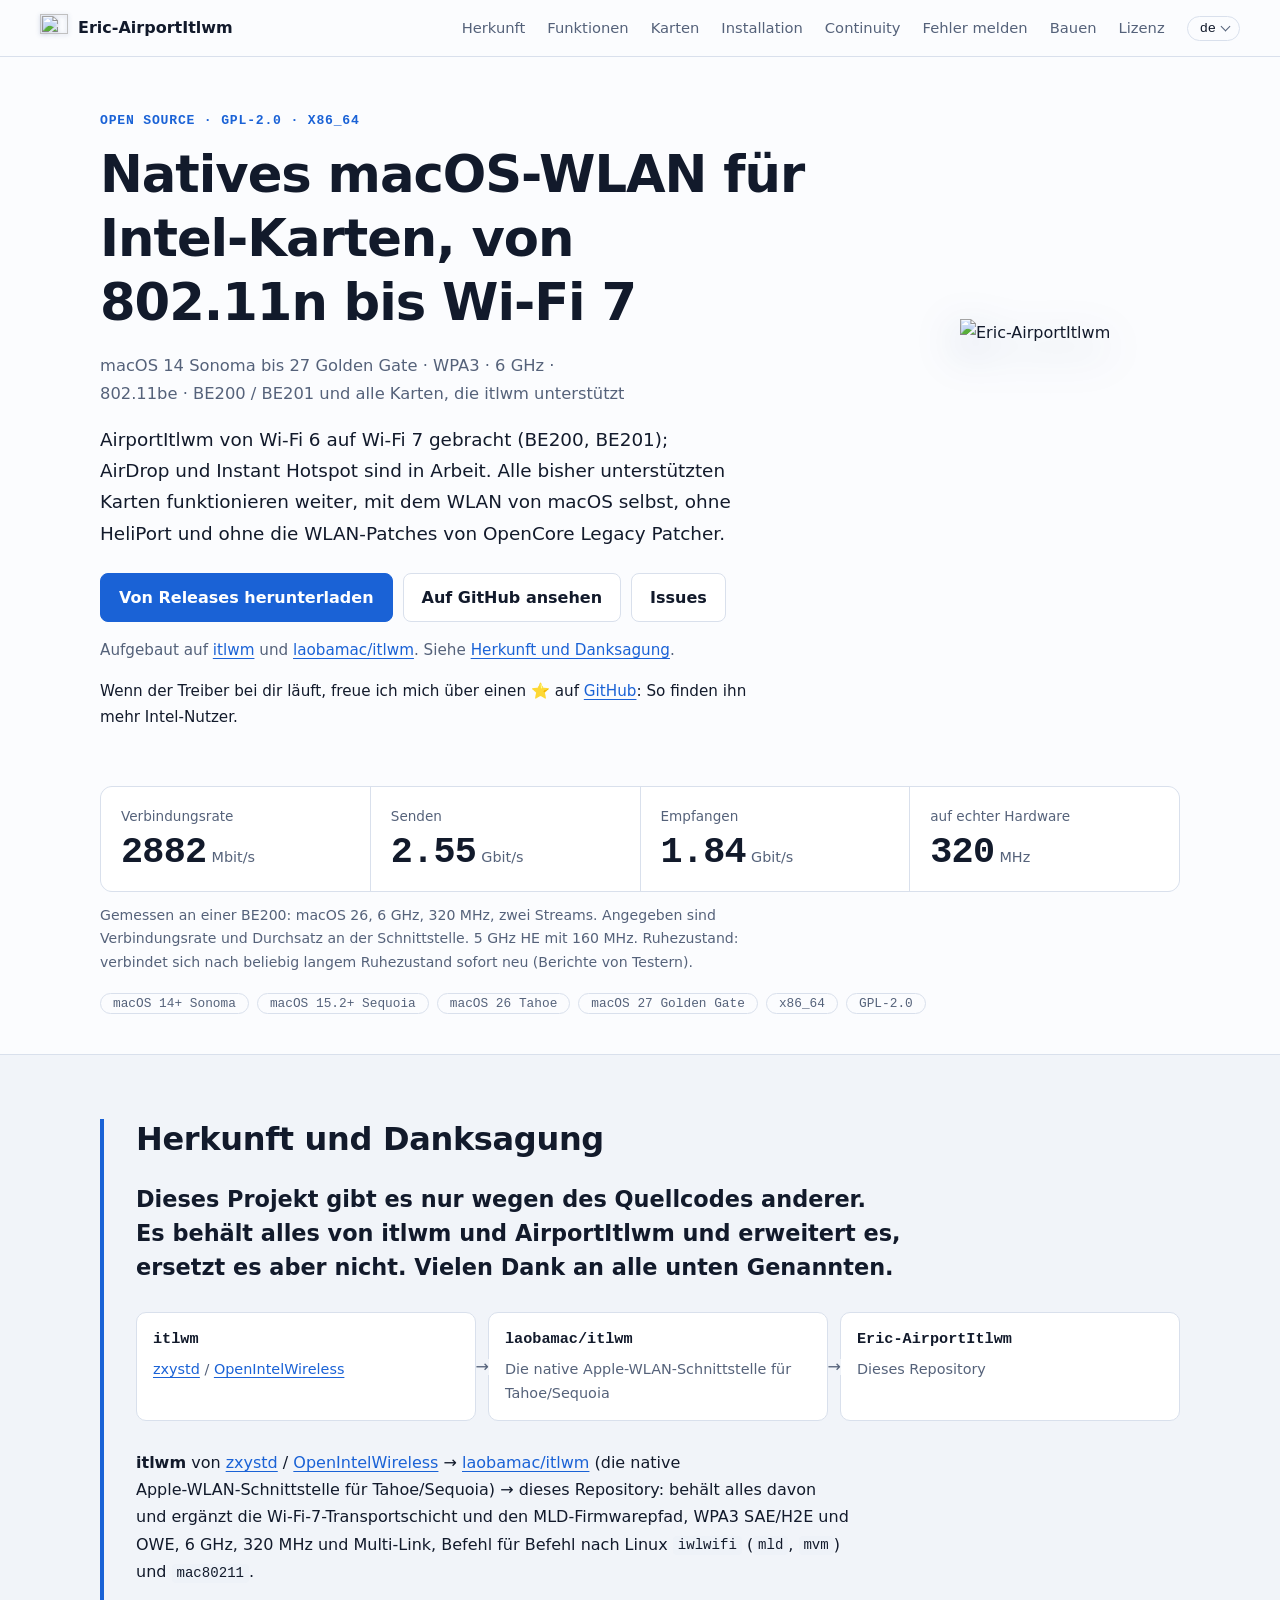
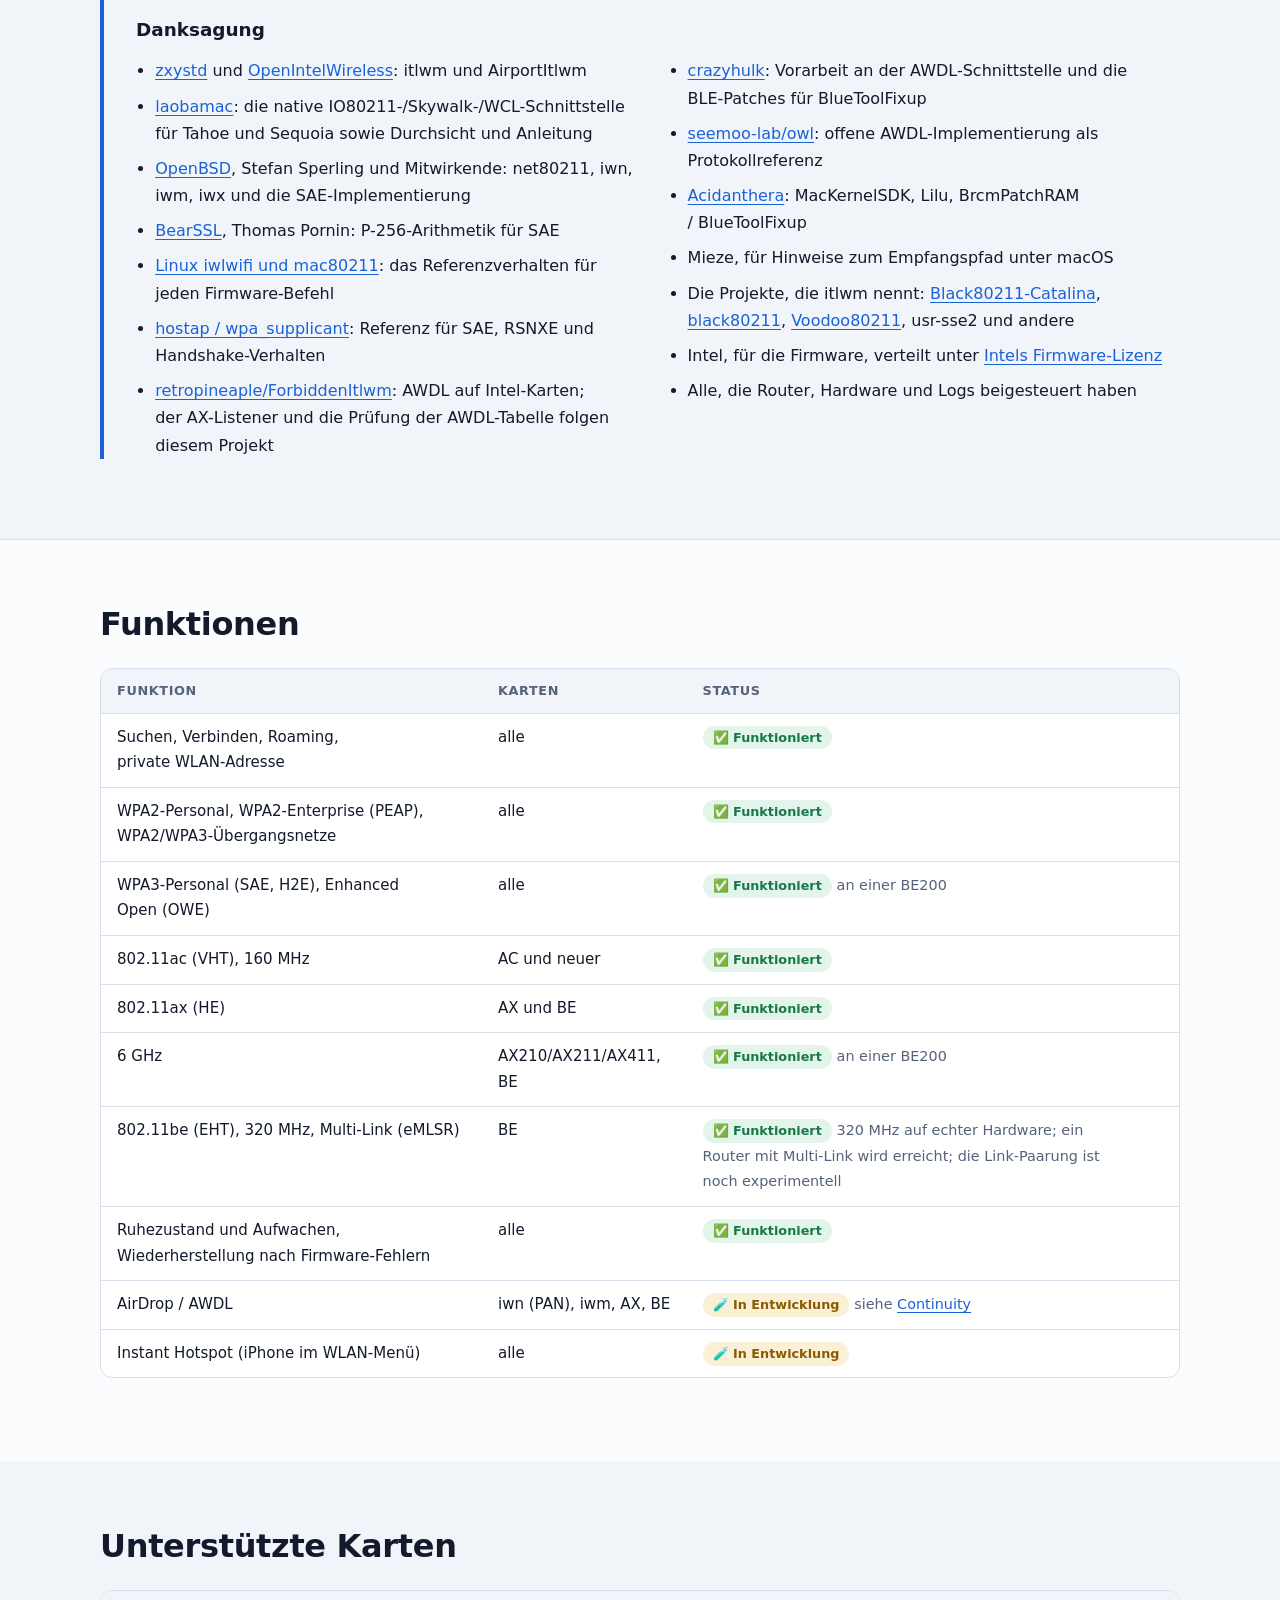
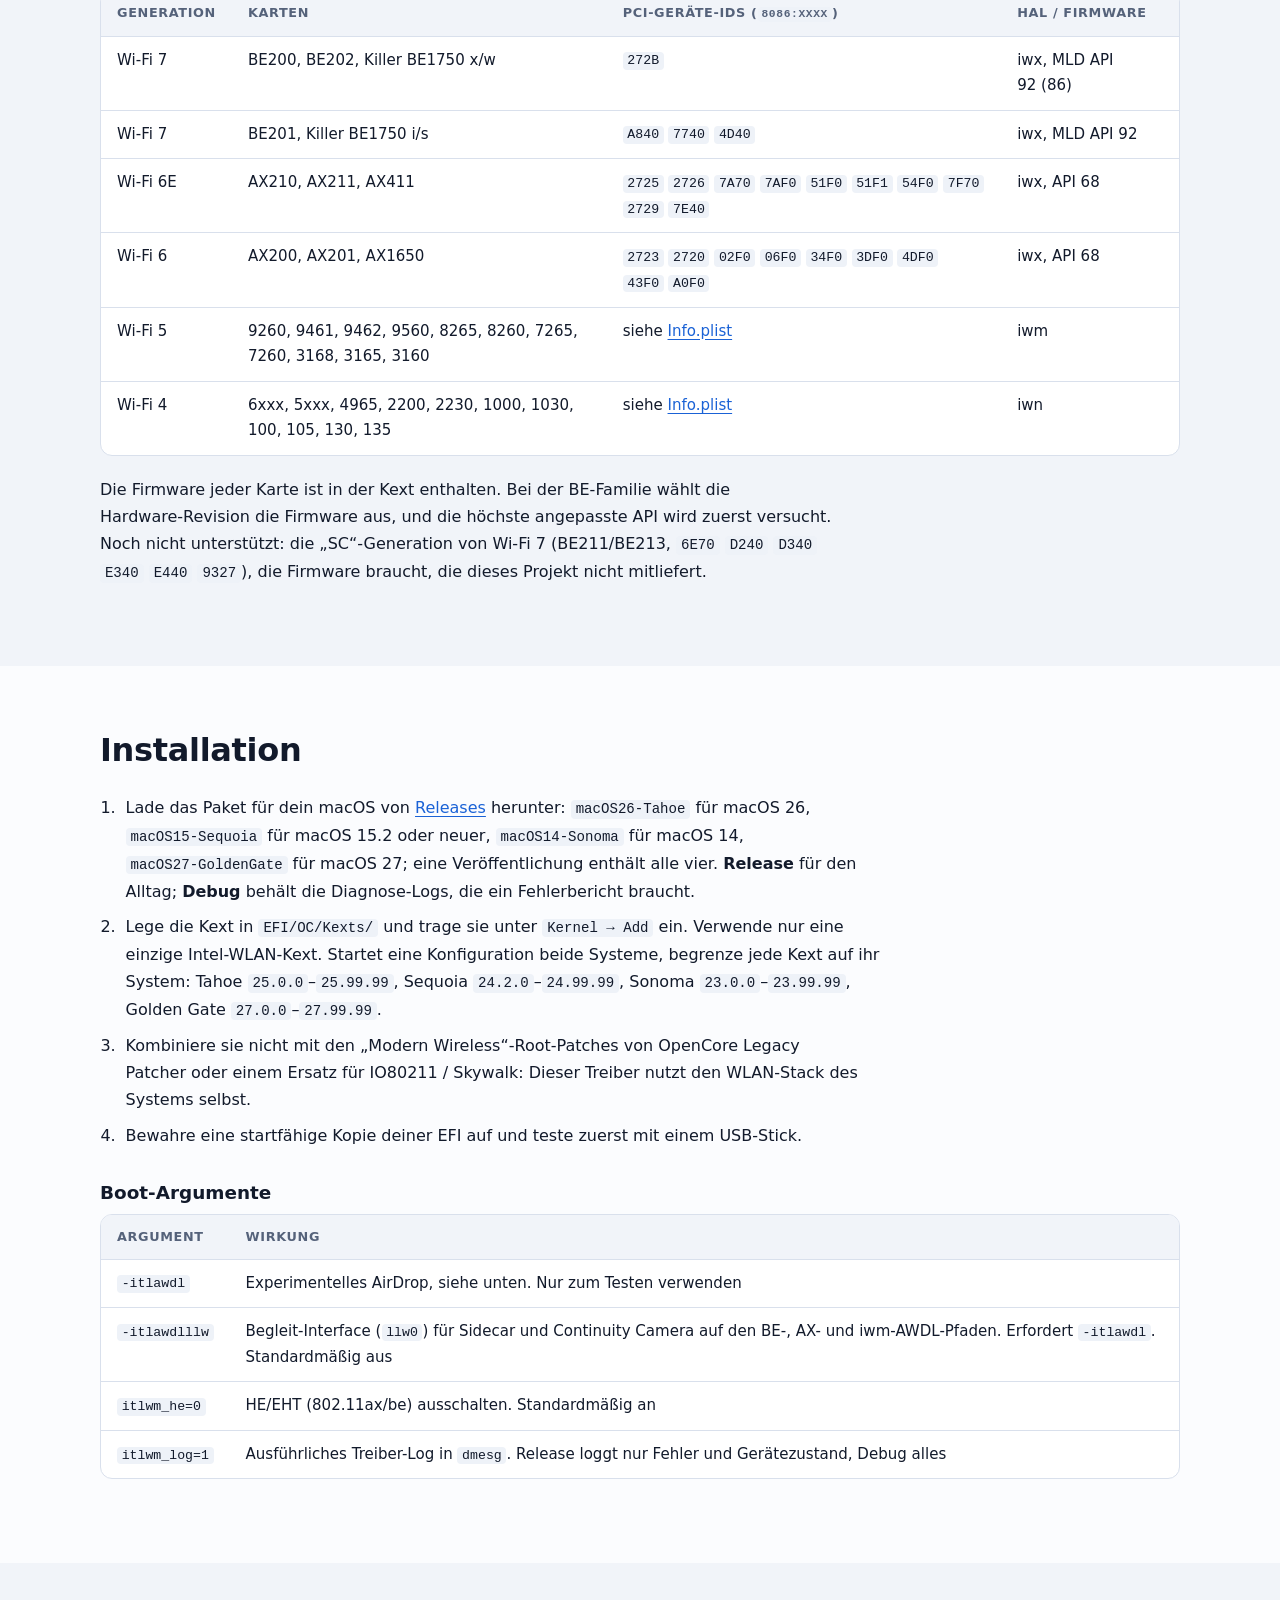
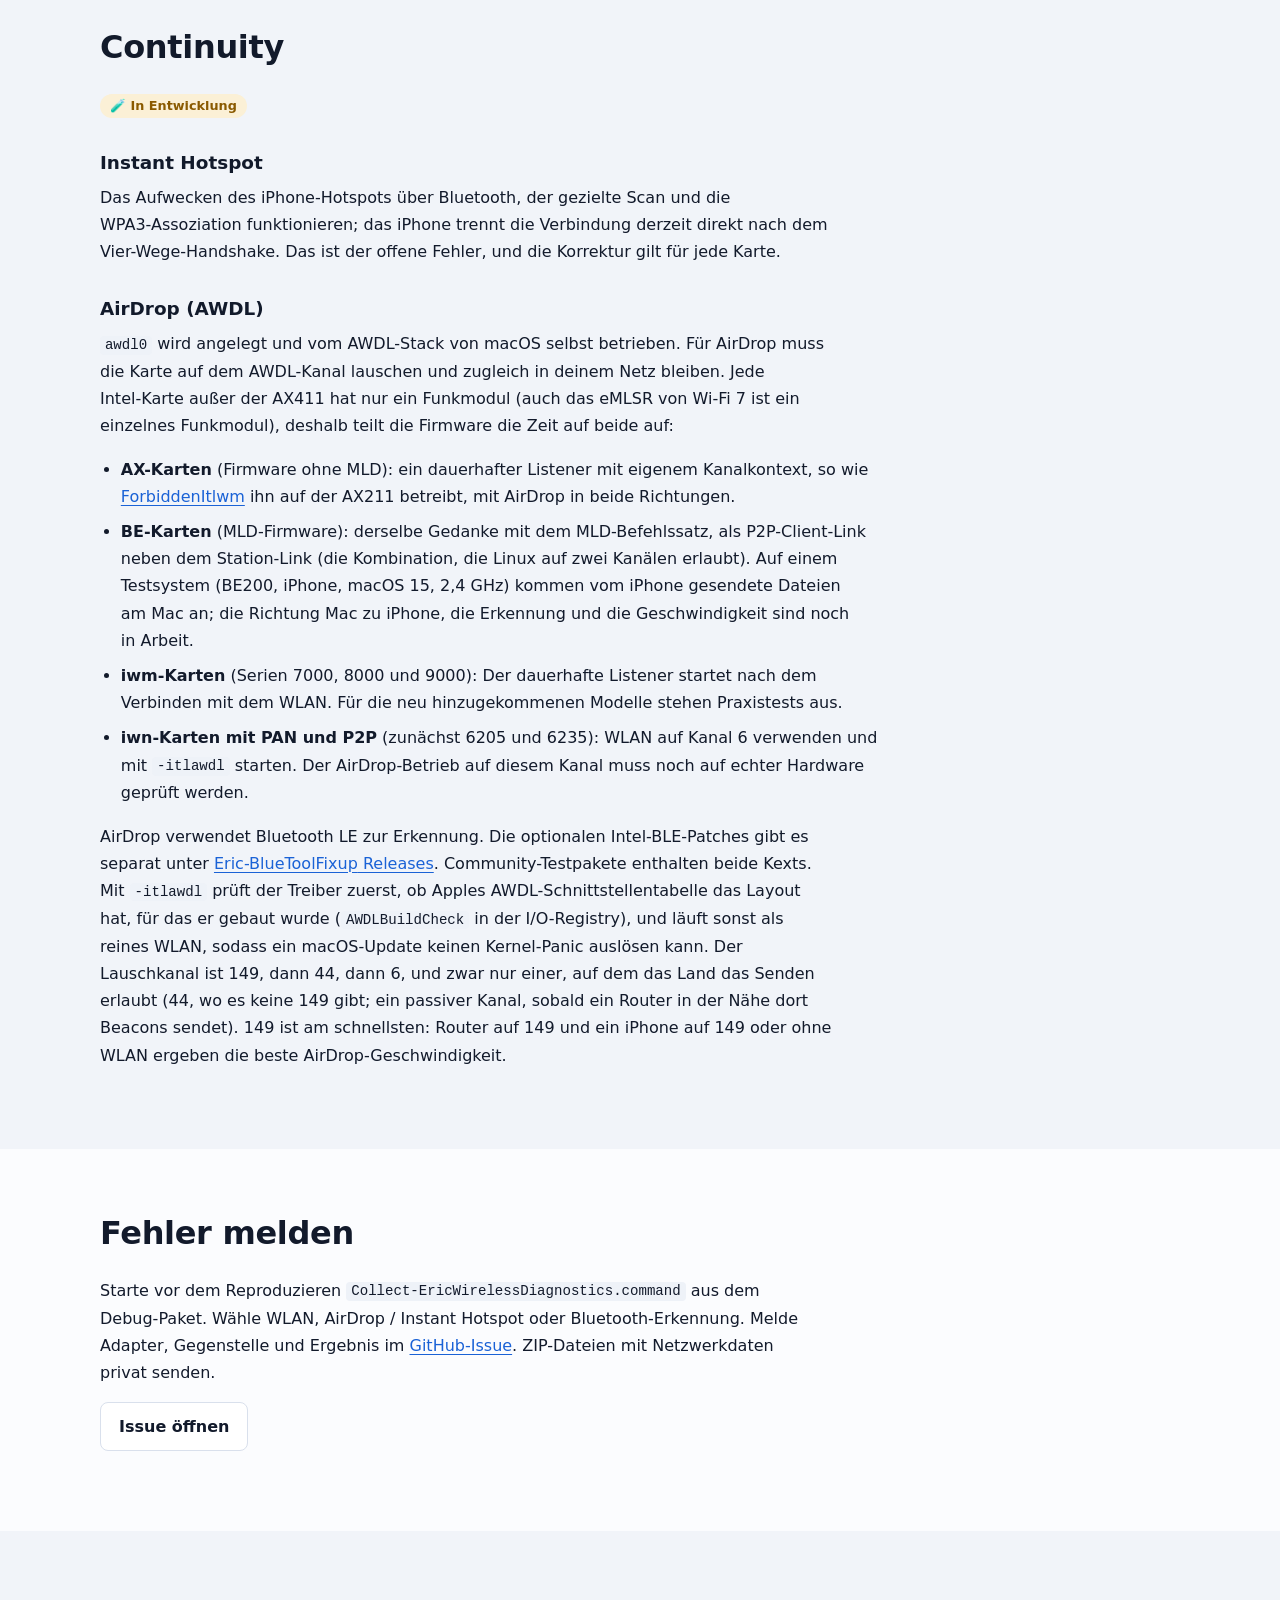
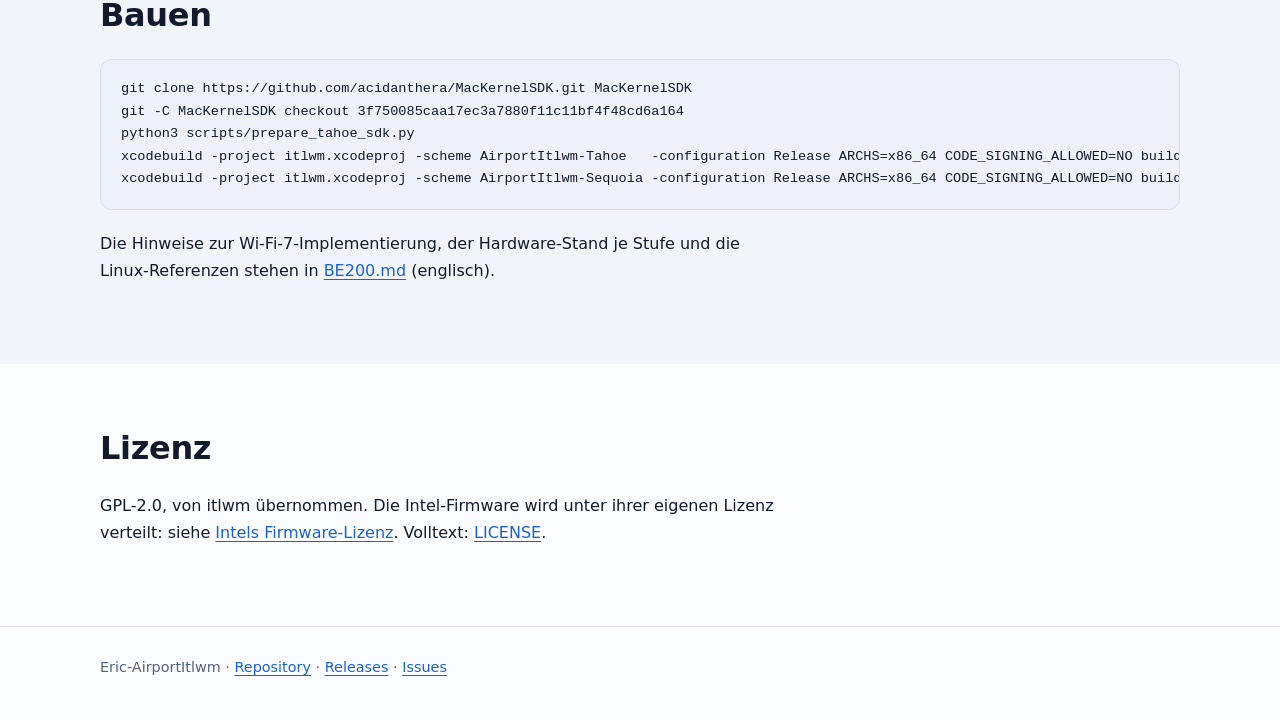
==== commit 852352b5: "docs: cover macOS 14 to 27, list every boot switch, update BE AirDrop state The site showed two boot" ====
--- a/docs/de/index.html
+++ b/docs/de/index.html
@@ -5,7 +5,7 @@
 <meta name="viewport" content="width=device-width, initial-scale=1">
 <meta name="color-scheme" content="light dark">
 <title>Eric-AirportItlwm: natives macOS-WLAN für Intel-Karten, von 802.11n bis Wi-Fi 7</title>
-<meta name="description" content="macOS Tahoe 26 und Sequoia 15 · WPA3 · 6 GHz · 802.11be · BE200 / BE201 und alle Karten, die itlwm unterstützt">
+<meta name="description" content="macOS 14 Sonoma bis 27 Golden Gate · WPA3 · 6 GHz · 802.11be · BE200 / BE201 und alle Karten, die itlwm unterstützt">
 <link rel="canonical" href="https://ersiter.github.io/Eric-AirportItlwm/de/">
 <link rel="alternate" hreflang="en" href="https://ersiter.github.io/Eric-AirportItlwm/">
 <link rel="alternate" hreflang="zh-Hans" href="https://ersiter.github.io/Eric-AirportItlwm/zh-hans/">
@@ -51,7 +51,7 @@
 <div class="hero-text">
 <p class="eyebrow">Open Source · <span class="nw">GPL-2</span>.0 · x86_64</p>
 <h1>Natives <span class="nw">macOS-WLAN</span> für <span class="nw">Intel-Karten</span>, von <span class="nw">802.11n</span> bis <span class="nw">Wi-Fi 7</span></h1>
-<p class="sub">macOS Tahoe 26 und Sequoia 15 · WPA3 · 6 GHz · <span class="nw">802.11be</span> · <span class="nw">BE200 / BE201</span> und alle Karten, die itlwm unterstützt</p>
+<p class="sub">macOS 14 Sonoma bis 27 Golden Gate · WPA3 · 6 GHz · <span class="nw">802.11be</span> · <span class="nw">BE200 / BE201</span> und alle Karten, die itlwm unterstützt</p>
 <p class="lead">AirportItlwm von <span class="nw">Wi-Fi 6</span> auf <span class="nw">Wi-Fi 7</span> gebracht (BE200, BE201); AirDrop und Instant Hotspot sind in Arbeit. Alle bisher unterstützten Karten funktionieren weiter, mit dem WLAN von macOS selbst, ohne HeliPort und ohne die <span class="nw">WLAN-Patches</span> von OpenCore Legacy Patcher.</p>
 <p class="cta"><a target="_blank" rel="noopener noreferrer" class="btn primary" href="https://github.com/Ersiter/Eric-AirportItlwm/releases/latest">Von Releases herunterladen</a><a target="_blank" rel="noopener noreferrer" class="btn" href="https://github.com/Ersiter/Eric-AirportItlwm">Auf GitHub ansehen</a><a target="_blank" rel="noopener noreferrer" class="btn" href="https://github.com/Ersiter/Eric-AirportItlwm/issues">Issues</a></p>
 <p class="credit-line">Aufgebaut auf <a target="_blank" rel="noopener noreferrer" href="https://github.com/OpenIntelWireless/itlwm">itlwm</a> und <a target="_blank" rel="noopener noreferrer" href="https://github.com/laobamac/itlwm">laobamac/itlwm</a>. Siehe <a href="#lineage">Herkunft und Danksagung</a>.</p>
@@ -65,7 +65,7 @@
 <div><dt>Empfangen</dt><dd><span class="num">1.84</span> <span class="unit">Gbit/s</span></dd></div>
 <div><dt>auf echter Hardware</dt><dd><span class="num">320</span> <span class="unit">MHz</span></dd></div>
 </dl><p class="note">Gemessen an einer BE200: macOS 26, 6 GHz, 320 MHz, zwei Streams. Angegeben sind Verbindungsrate und Durchsatz an der Schnittstelle. 5 GHz HE mit 160 MHz. Ruhezustand: verbindet sich nach beliebig langem Ruhezustand sofort neu (Berichte von Testern).</p>
-<ul class="chips"><li>macOS 26 Tahoe</li><li>macOS 15.2+ Sequoia</li><li>x86_64</li><li>GPL-2.0</li></ul></div>
+<ul class="chips"><li>macOS 14+ Sonoma</li><li>macOS 15.2+ Sequoia</li><li>macOS 26 Tahoe</li><li>macOS 27 Golden Gate</li><li>x86_64</li><li>GPL-2.0</li></ul></div>
 </section>
 <section class="lineage" id="lineage"><div class="wrap">
 <h2>Herkunft und Danksagung</h2>
@@ -116,21 +116,23 @@
 <tr><td><span class="nw">Wi-Fi 4</span></td><td>6xxx, 5xxx, 4965, 2200, 2230, 1000, 1030, 100, 105, 130, 135</td><td>siehe <a target="_blank" rel="noopener noreferrer" href="https://github.com/Ersiter/Eric-AirportItlwm/blob/be200-tahoe/AirportItlwm/WCL/Info.plist">Info.plist</a></td><td>iwn</td></tr>
 </tbody></table></div><p>Die Firmware jeder Karte ist in der Kext enthalten. Bei der <span class="nw">BE-Familie</span> wählt die <span class="nw">Hardware-Revision</span> die Firmware aus, und die höchste angepasste API wird zuerst versucht. Noch nicht unterstützt: die „SC“-Generation von <span class="nw">Wi-Fi 7</span> (BE211/BE213, <code>6E70</code> <code>D240</code> <code>D340</code> <code>E340</code> <code>E440</code> <code>9327</code>), die Firmware braucht, die dieses Projekt nicht mitliefert.</p></div></section>
 <section id="install"><div class="wrap"><h2>Installation</h2><ol class="steps">
-<li>Lade das Paket für dein macOS von <a target="_blank" rel="noopener noreferrer" href="https://github.com/Ersiter/Eric-AirportItlwm/releases">Releases</a> herunter: <code>macOS26-Tahoe</code> für macOS 26, <code>macOS15-Sequoia</code> für macOS 15.2 oder neuer. <strong>Release</strong> für den Alltag; <strong>Debug</strong> behält die <span class="nw">Diagnose-Logs</span>, die ein Fehlerbericht braucht.</li>
-<li>Lege die Kext in <code>EFI/OC/Kexts/</code> und trage sie unter <code>Kernel → Add</code> ein. Verwende nur eine einzige <span class="nw">Intel-WLAN-Kext</span>. Startet eine Konfiguration beide Systeme, begrenze die <span class="nw">Tahoe-Kext</span> auf Darwin <code>25.0.0</code>–<code>25.99.99</code> und die <span class="nw">Sequoia-Kext</span> auf <code>24.2.0</code>–<code>24.99.99</code>.</li>
+<li>Lade das Paket für dein macOS von <a target="_blank" rel="noopener noreferrer" href="https://github.com/Ersiter/Eric-AirportItlwm/releases">Releases</a> herunter: <code>macOS26-Tahoe</code> für macOS 26, <code>macOS15-Sequoia</code> für macOS 15.2 oder neuer, <code>macOS14-Sonoma</code> für macOS 14, <code>macOS27-GoldenGate</code> für macOS 27; eine Veröffentlichung enthält alle vier. <strong>Release</strong> für den Alltag; <strong>Debug</strong> behält die <span class="nw">Diagnose-Logs</span>, die ein Fehlerbericht braucht.</li>
+<li>Lege die Kext in <code>EFI/OC/Kexts/</code> und trage sie unter <code>Kernel → Add</code> ein. Verwende nur eine einzige <span class="nw">Intel-WLAN-Kext</span>. Startet eine Konfiguration beide Systeme, begrenze jede Kext auf ihr System: Tahoe <code>25.0.0</code>–<code>25.99.99</code>, Sequoia <code>24.2.0</code>–<code>24.99.99</code>, Sonoma <code>23.0.0</code>–<code>23.99.99</code>, Golden Gate <code>27.0.0</code>–<code>27.99.99</code>.</li>
 <li>Kombiniere sie nicht mit den „Modern Wireless“-<span class="nw">Root-Patches</span> von OpenCore Legacy Patcher oder einem Ersatz für IO80211 / Skywalk: Dieser Treiber nutzt den <span class="nw">WLAN-Stack</span> des Systems selbst.</li>
 <li>Bewahre eine startfähige Kopie deiner EFI auf und teste zuerst mit einem <span class="nw">USB-Stick</span>.</li>
-</ol><p>Das Land und die dort erlaubten Kanäle ergeben sich aus den Netzen in der Umgebung, über die Regulierungslogik der Karte selbst, wie unter Linux. Es gibt nichts einzustellen.</p>
+</ol>
 <h3><span class="nw">Boot-Argumente</span></h3><div class="table-wrap"><table><thead><tr><th>Argument</th><th>Wirkung</th></tr></thead><tbody>
 <tr><td><code>-itlawdl</code></td><td>Experimentelles AirDrop, siehe unten. Nur zum Testen verwenden</td></tr>
+<tr><td><code>-itlawdlllw</code></td><td><span class="nw">Begleit-Interface</span> (<code>llw0</code>) für Sidecar und Continuity Camera auf den BE-, AX- und <span class="nw">iwm-AWDL-Pfaden</span>. Erfordert <code>-itlawdl</code>. Standardmäßig aus</td></tr>
 <tr><td><code>itlwm_he=0</code></td><td>HE/EHT (<span class="nw">802.11ax</span>/be) ausschalten. Standardmäßig an</td></tr>
+<tr><td><code>itlwm_log=1</code></td><td>Ausführliches <span class="nw">Treiber-Log</span> in <code>dmesg</code>. Release loggt nur Fehler und Gerätezustand, Debug alles</td></tr>
 </tbody></table></div></div></section>
 <section id="continuity"><div class="wrap"><h2>Continuity</h2>
 <p><span class="pill dev"><span aria-hidden="true">🧪</span> In Entwicklung</span></p>
 <h3>Instant Hotspot</h3><p>Das Aufwecken des <span class="nw">iPhone-Hotspots</span> über Bluetooth, der gezielte Scan und die <span class="nw">WPA3-Assoziation</span> funktionieren; das iPhone trennt die Verbindung derzeit direkt nach dem <span class="nw">Vier-Wege-Handshake</span>. Das ist der offene Fehler, und die Korrektur gilt für jede Karte.</p>
 <h3>AirDrop (AWDL)</h3><p><code>awdl0</code> wird angelegt und vom <span class="nw">AWDL-Stack</span> von macOS selbst betrieben. Für AirDrop muss die Karte auf dem <span class="nw">AWDL-Kanal</span> lauschen und zugleich in deinem Netz bleiben. Jede <span class="nw">Intel-Karte</span> außer der AX411 hat nur ein Funkmodul (auch das eMLSR von <span class="nw">Wi-Fi 7</span> ist ein einzelnes Funkmodul), deshalb teilt die Firmware die Zeit auf beide auf:</p><ul>
 <li><strong><span class="nw">AX-Karten</span></strong> (Firmware ohne MLD): ein dauerhafter Listener mit eigenem Kanalkontext, so wie <a target="_blank" rel="noopener noreferrer" href="https://github.com/retropineaple/ForbiddenItlwm">ForbiddenItlwm</a> ihn auf der AX211 betreibt, mit AirDrop in beide Richtungen.</li>
-<li><strong><span class="nw">BE-Karten</span></strong> (<span class="nw">MLD-Firmware</span>): derselbe Gedanke mit dem <span class="nw">MLD-Befehlssatz</span>, als <span class="nw">P2P-Client-Link</span> neben dem <span class="nw">Station-Link</span> (die Kombination, die Linux auf zwei Kanälen erlaubt). Die Aktivierungsregeln der Firmware werden aus deren eigenem Code erarbeitet; funktioniert noch nicht.</li>
+<li><strong><span class="nw">BE-Karten</span></strong> (<span class="nw">MLD-Firmware</span>): derselbe Gedanke mit dem <span class="nw">MLD-Befehlssatz</span>, als <span class="nw">P2P-Client-Link</span> neben dem <span class="nw">Station-Link</span> (die Kombination, die Linux auf zwei Kanälen erlaubt). Auf einem Testsystem (BE200, iPhone, macOS 15, 2,4 GHz) kommen vom iPhone gesendete Dateien am Mac an; die Richtung Mac zu iPhone, die Erkennung und die Geschwindigkeit sind noch in Arbeit.</li>
 <li><strong><span class="nw">iwm-Karten</span></strong> (Serien 7000, 8000 und 9000): Der dauerhafte Listener startet nach dem Verbinden mit dem WLAN. Für die neu hinzugekommenen Modelle stehen Praxistests aus.</li>
 <li><strong><span class="nw">iwn-Karten</span> mit PAN und P2P</strong> (zunächst 6205 und 6235): WLAN auf Kanal 6 verwenden und mit <code>-itlawdl</code> starten. Der <span class="nw">AirDrop-Betrieb</span> auf diesem Kanal muss noch auf echter Hardware geprüft werden.</li>
 </ul><p>AirDrop verwendet Bluetooth LE zur Erkennung. Die optionalen <span class="nw">Intel-BLE-Patches</span> gibt es separat unter <a target="_blank" rel="noopener noreferrer" href="https://github.com/Ersiter/Eric-BlueToolFixup/releases"><span class="nw">Eric-BlueToolFixup</span> Releases</a>. <span class="nw">Community-Testpakete</span> enthalten beide Kexts. Mit <code>-itlawdl</code> prüft der Treiber zuerst, ob Apples <span class="nw">AWDL-Schnittstellentabelle</span> das Layout hat, für das er gebaut wurde (<code>AWDLBuildCheck</code> in der I/<span class="nw">O-Registry</span>), und läuft sonst als reines WLAN, sodass ein <span class="nw">macOS-Update</span> keinen <span class="nw">Kernel-Panic</span> auslösen kann. Der Lauschkanal ist 149, dann 44, dann 6, und zwar nur einer, auf dem das Land das Senden erlaubt (44, wo es keine 149 gibt; ein passiver Kanal, sobald ein Router in der Nähe dort Beacons sendet). 149 ist am schnellsten: Router auf 149 und ein iPhone auf 149 oder ohne WLAN ergeben die beste <span class="nw">AirDrop-Geschwindigkeit</span>.</p></div></section>
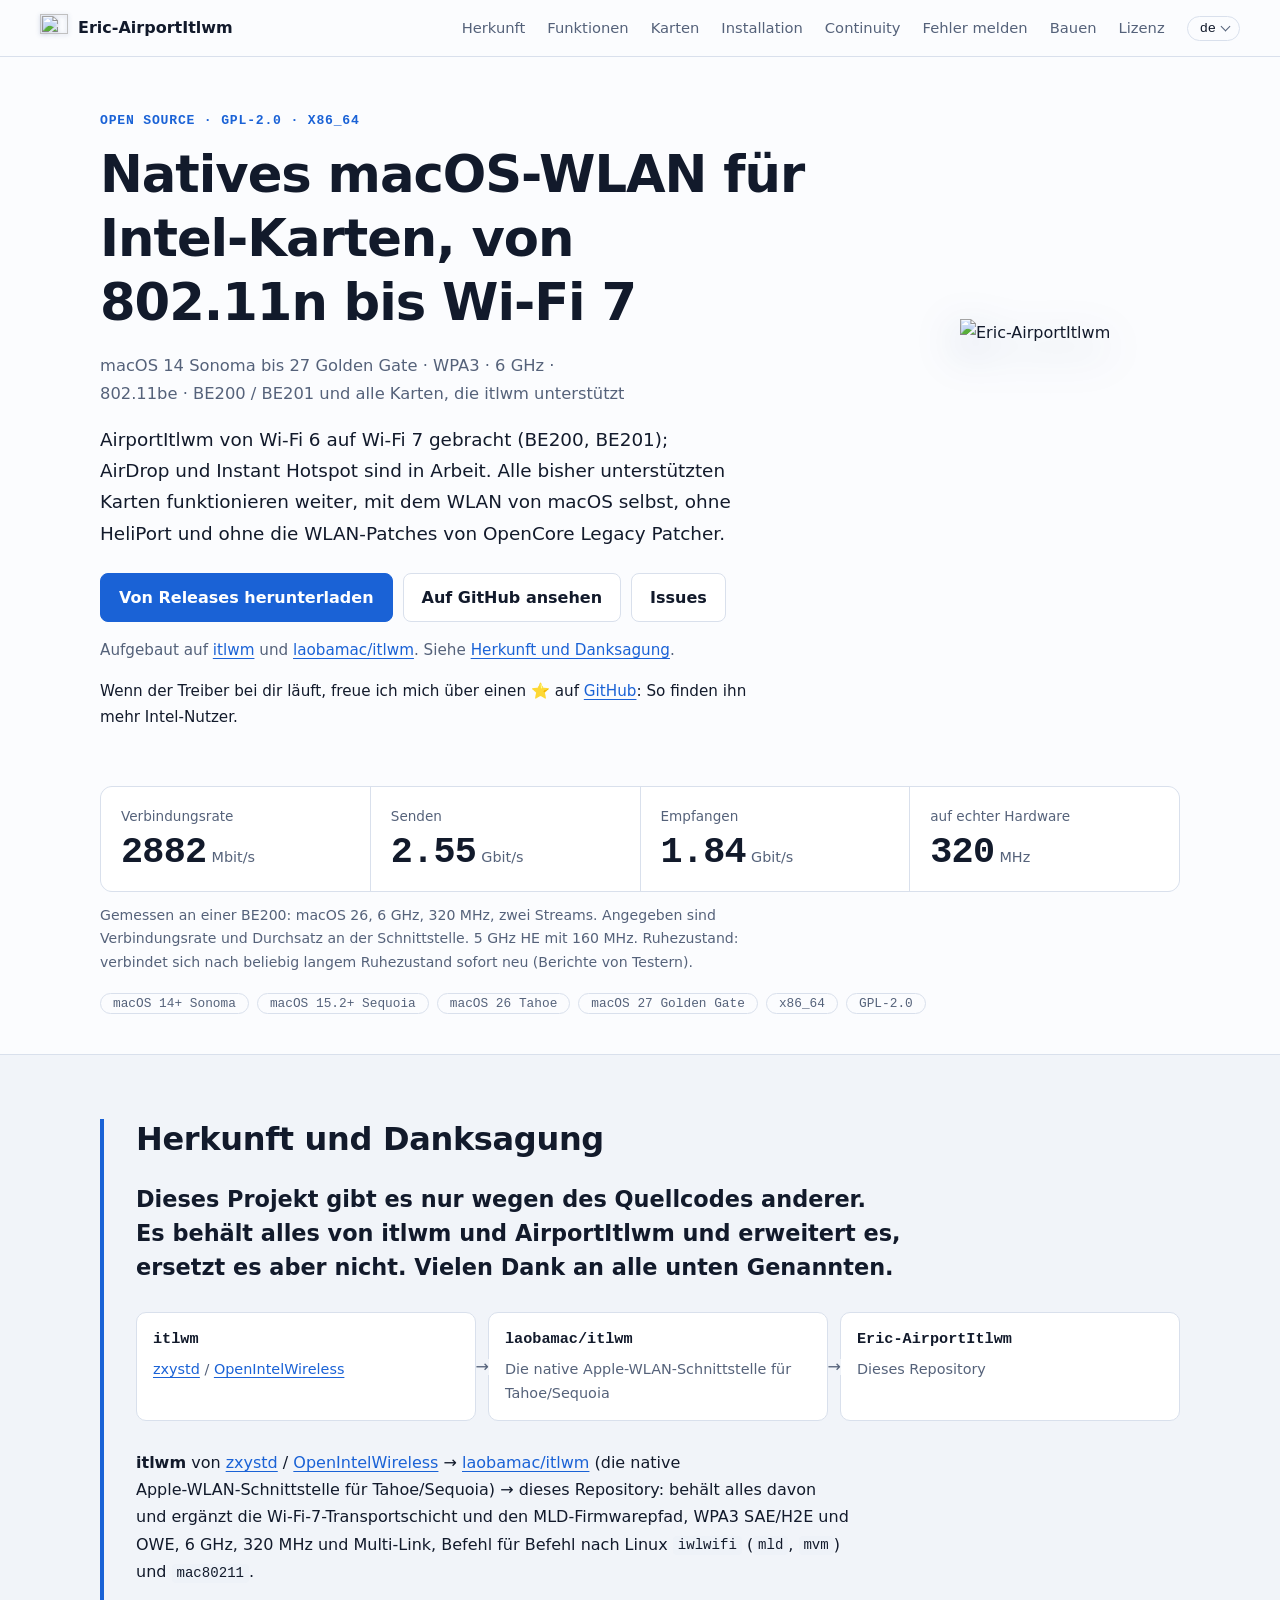
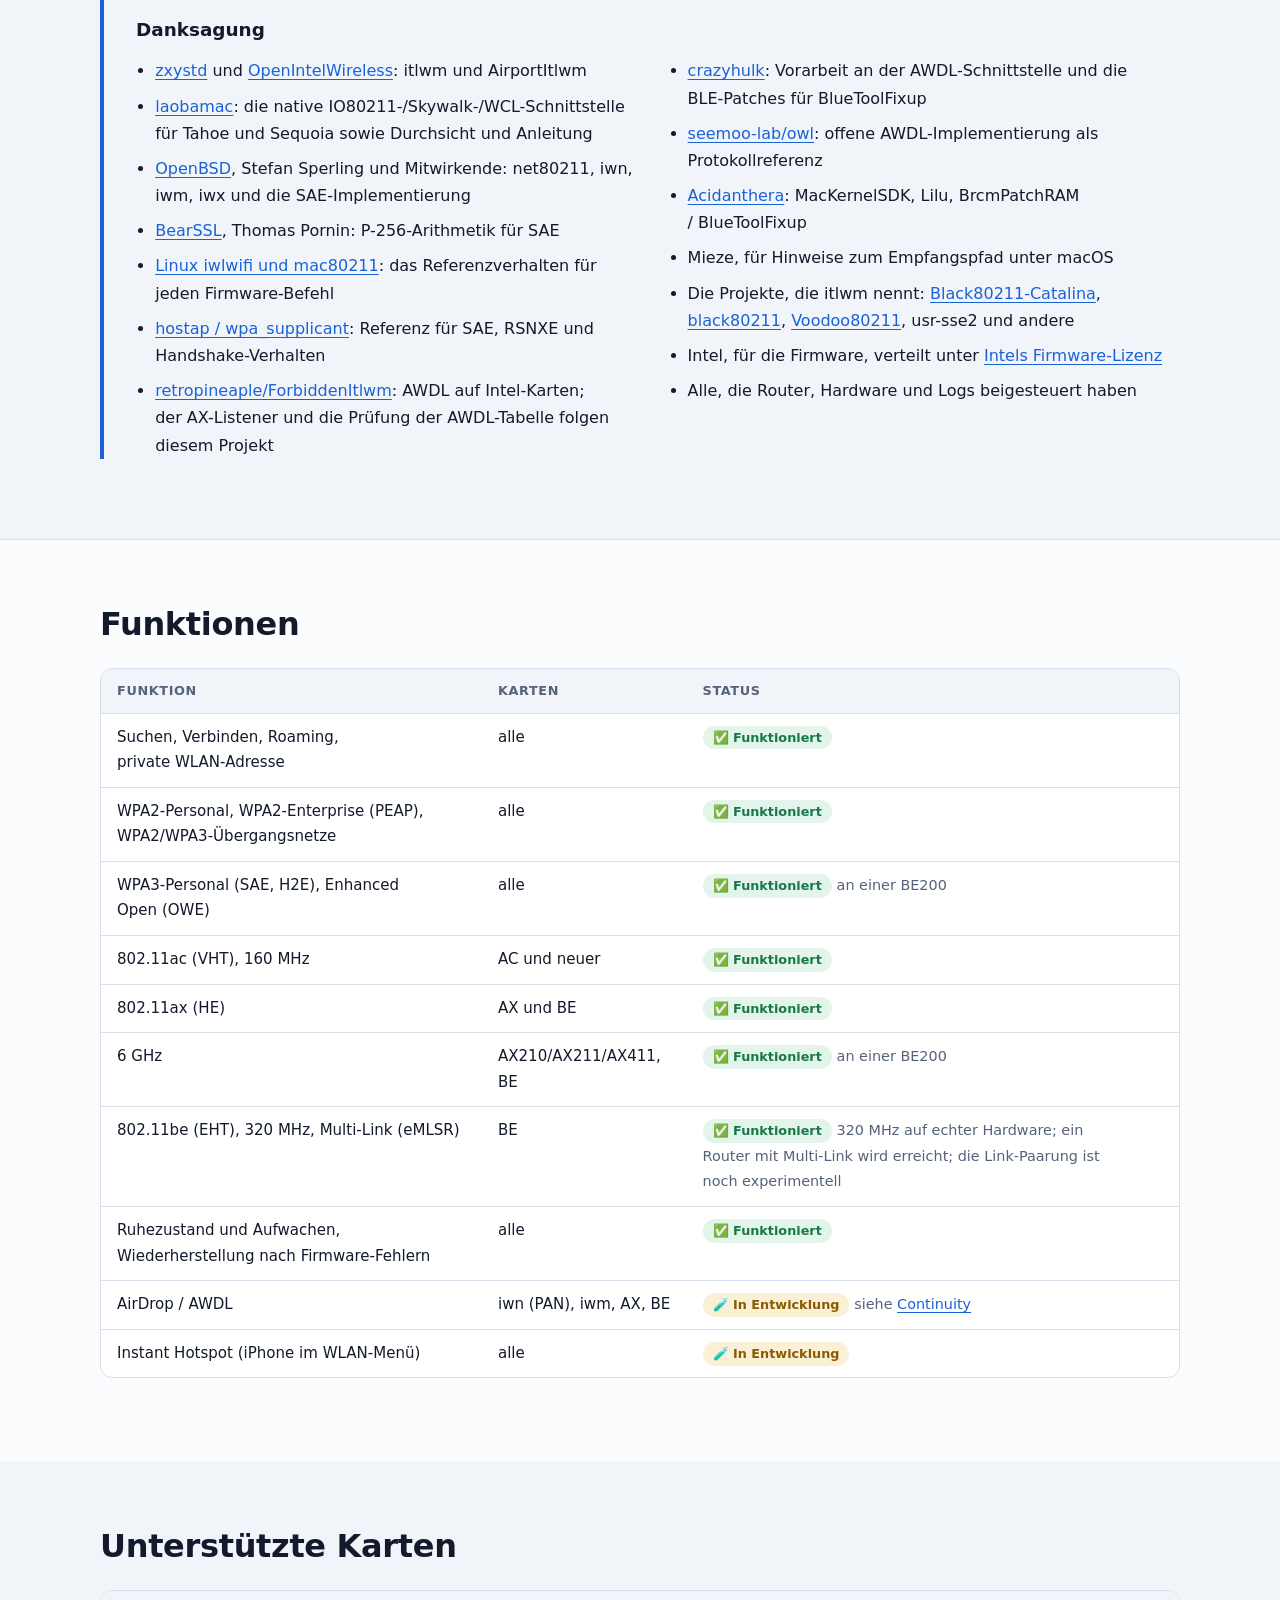
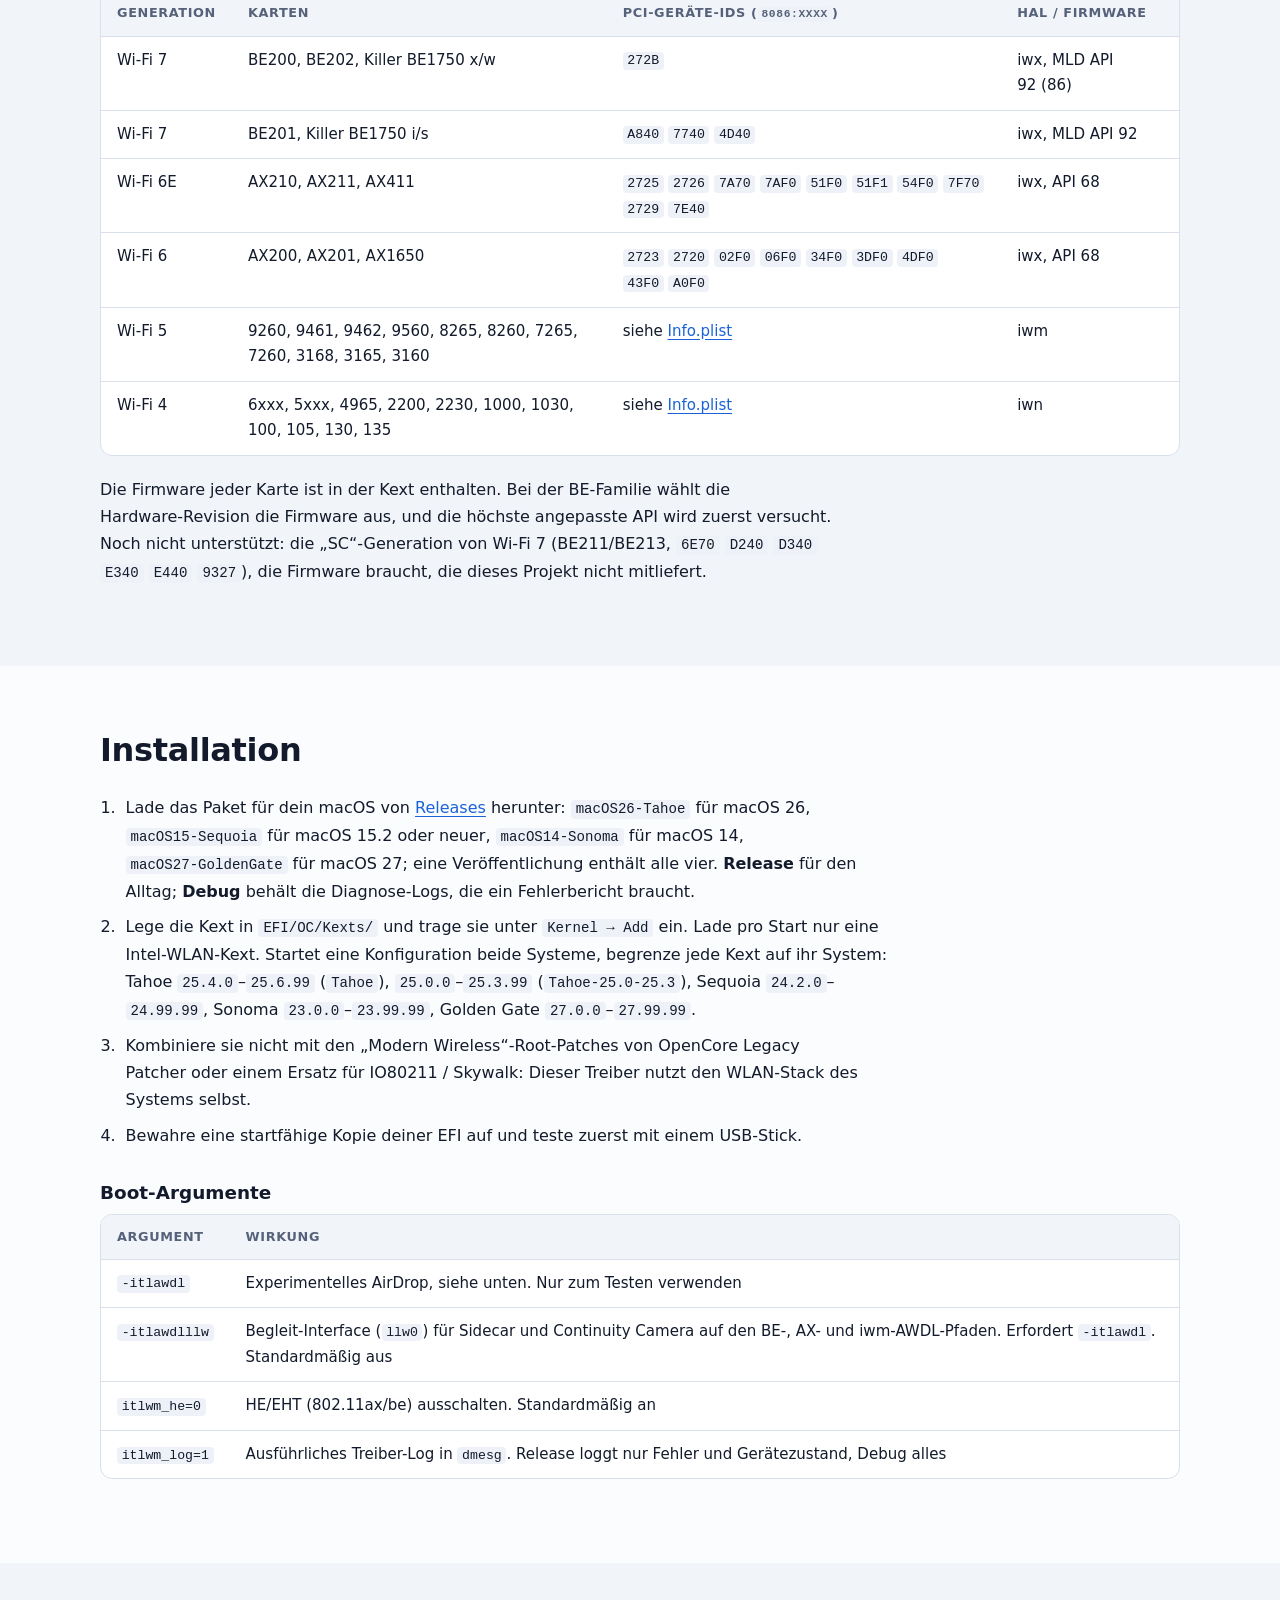
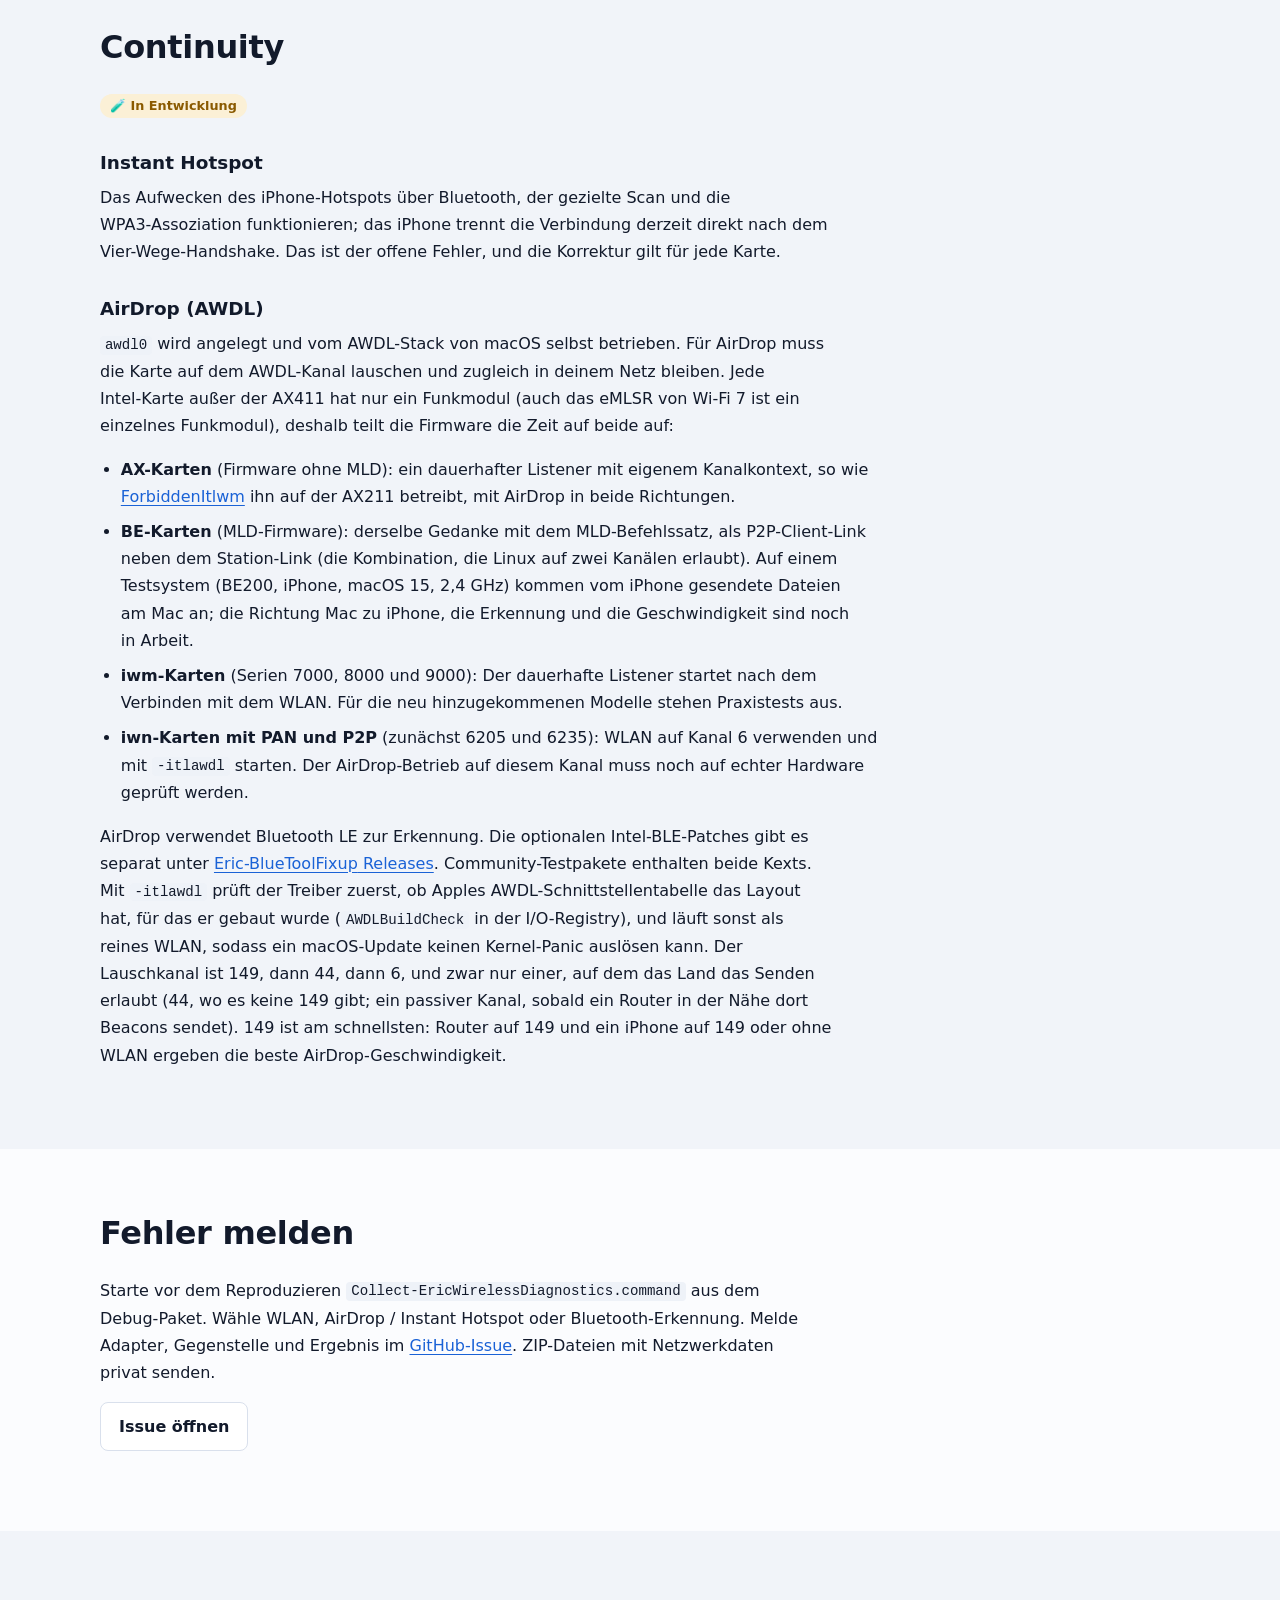
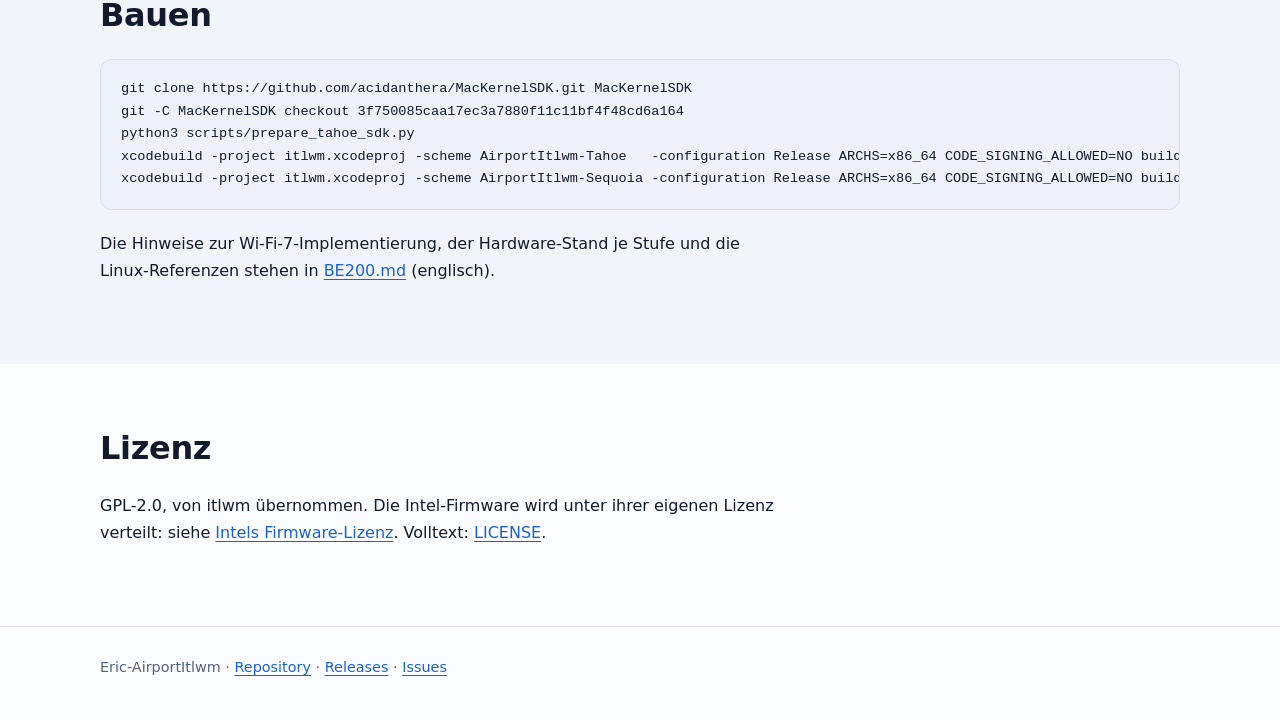
==== commit 89162ca5: "fix(tahoe): split builds at the Darwin 25.4 ABI boundary" ====
--- a/docs/de/index.html
+++ b/docs/de/index.html
@@ -117,7 +117,7 @@
 </tbody></table></div><p>Die Firmware jeder Karte ist in der Kext enthalten. Bei der <span class="nw">BE-Familie</span> wählt die <span class="nw">Hardware-Revision</span> die Firmware aus, und die höchste angepasste API wird zuerst versucht. Noch nicht unterstützt: die „SC“-Generation von <span class="nw">Wi-Fi 7</span> (BE211/BE213, <code>6E70</code> <code>D240</code> <code>D340</code> <code>E340</code> <code>E440</code> <code>9327</code>), die Firmware braucht, die dieses Projekt nicht mitliefert.</p></div></section>
 <section id="install"><div class="wrap"><h2>Installation</h2><ol class="steps">
 <li>Lade das Paket für dein macOS von <a target="_blank" rel="noopener noreferrer" href="https://github.com/Ersiter/Eric-AirportItlwm/releases">Releases</a> herunter: <code>macOS26-Tahoe</code> für macOS 26, <code>macOS15-Sequoia</code> für macOS 15.2 oder neuer, <code>macOS14-Sonoma</code> für macOS 14, <code>macOS27-GoldenGate</code> für macOS 27; eine Veröffentlichung enthält alle vier. <strong>Release</strong> für den Alltag; <strong>Debug</strong> behält die <span class="nw">Diagnose-Logs</span>, die ein Fehlerbericht braucht.</li>
-<li>Lege die Kext in <code>EFI/OC/Kexts/</code> und trage sie unter <code>Kernel → Add</code> ein. Verwende nur eine einzige <span class="nw">Intel-WLAN-Kext</span>. Startet eine Konfiguration beide Systeme, begrenze jede Kext auf ihr System: Tahoe <code>25.0.0</code>–<code>25.99.99</code>, Sequoia <code>24.2.0</code>–<code>24.99.99</code>, Sonoma <code>23.0.0</code>–<code>23.99.99</code>, Golden Gate <code>27.0.0</code>–<code>27.99.99</code>.</li>
+<li>Lege die Kext in <code>EFI/OC/Kexts/</code> und trage sie unter <code>Kernel → Add</code> ein. Lade pro Start nur eine <span class="nw">Intel-WLAN-Kext</span>. Startet eine Konfiguration beide Systeme, begrenze jede Kext auf ihr System: Tahoe <code>25.4.0</code>–<code>25.6.99</code> (<code>Tahoe</code>), <code>25.0.0</code>–<code>25.3.99</code> (<code>Tahoe-25.0-25.3</code>), Sequoia <code>24.2.0</code>–<code>24.99.99</code>, Sonoma <code>23.0.0</code>–<code>23.99.99</code>, Golden Gate <code>27.0.0</code>–<code>27.99.99</code>.</li>
 <li>Kombiniere sie nicht mit den „Modern Wireless“-<span class="nw">Root-Patches</span> von OpenCore Legacy Patcher oder einem Ersatz für IO80211 / Skywalk: Dieser Treiber nutzt den <span class="nw">WLAN-Stack</span> des Systems selbst.</li>
 <li>Bewahre eine startfähige Kopie deiner EFI auf und teste zuerst mit einem <span class="nw">USB-Stick</span>.</li>
 </ol>
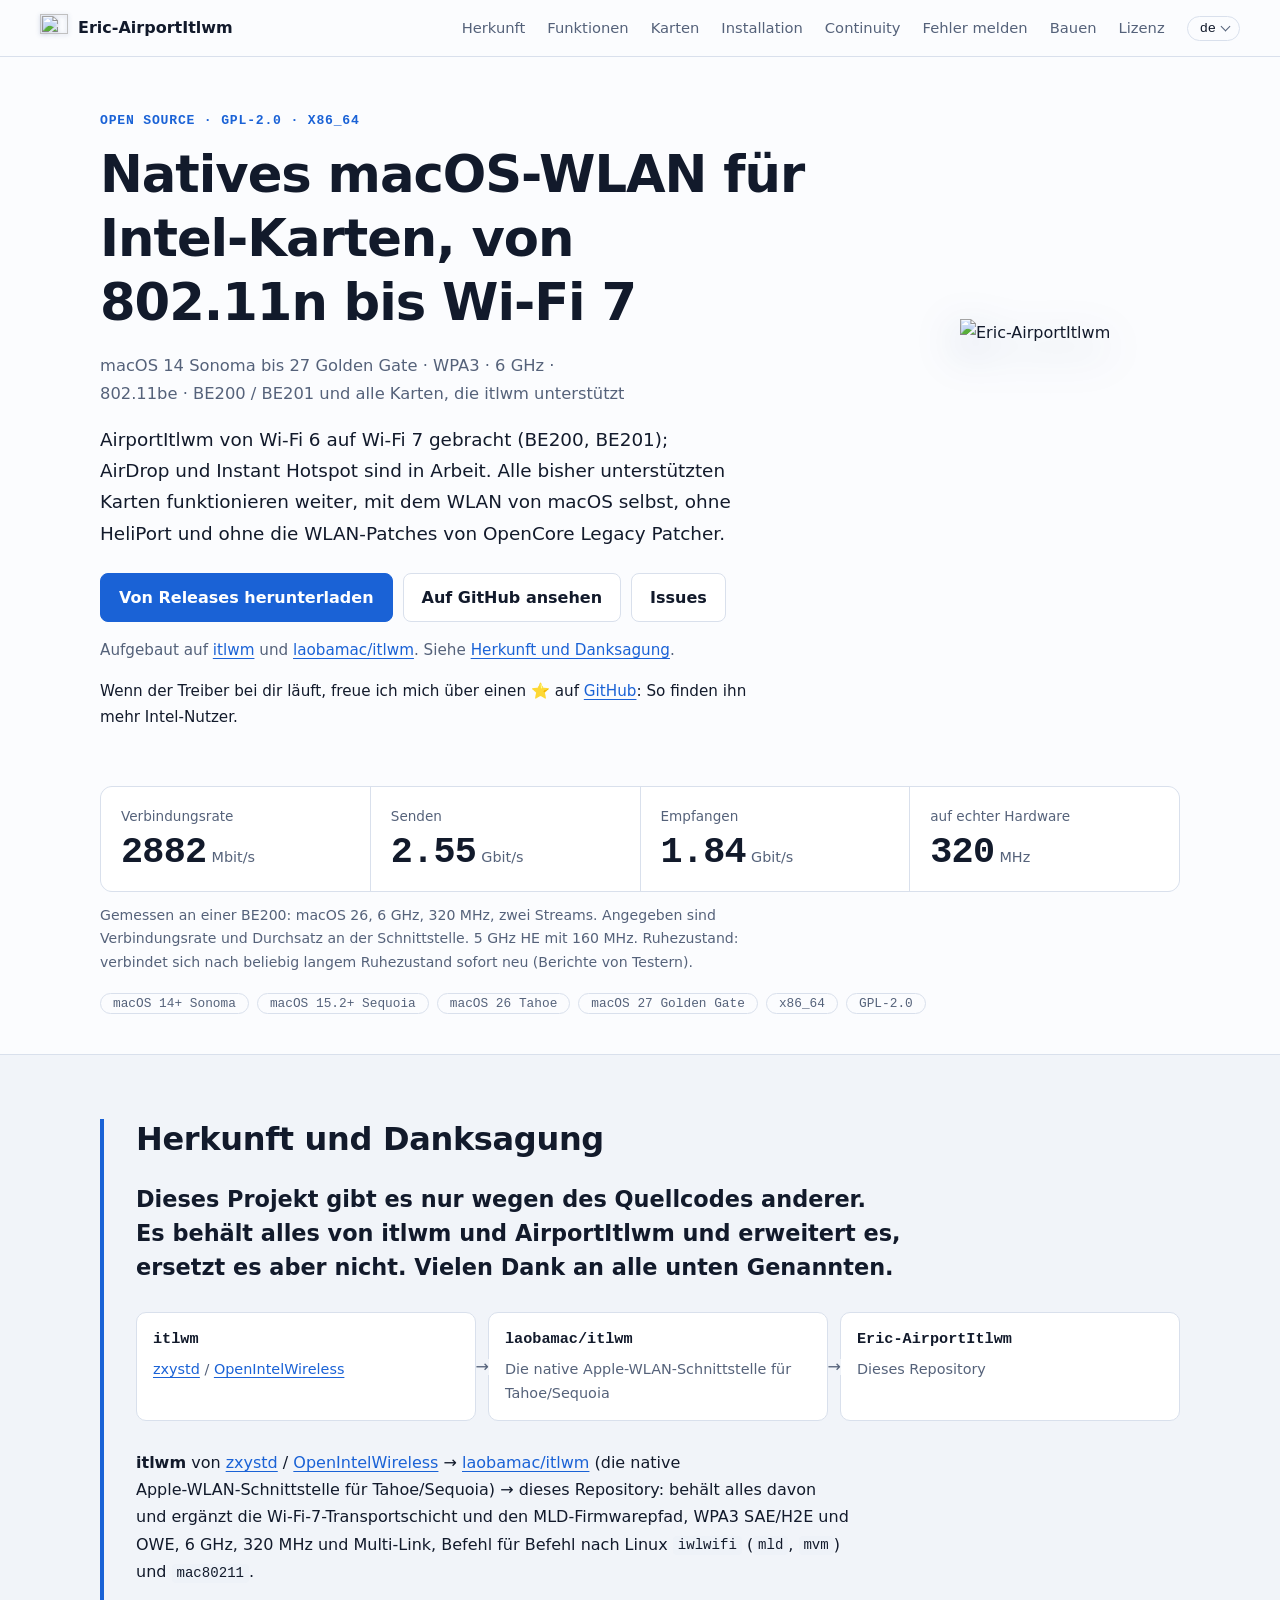
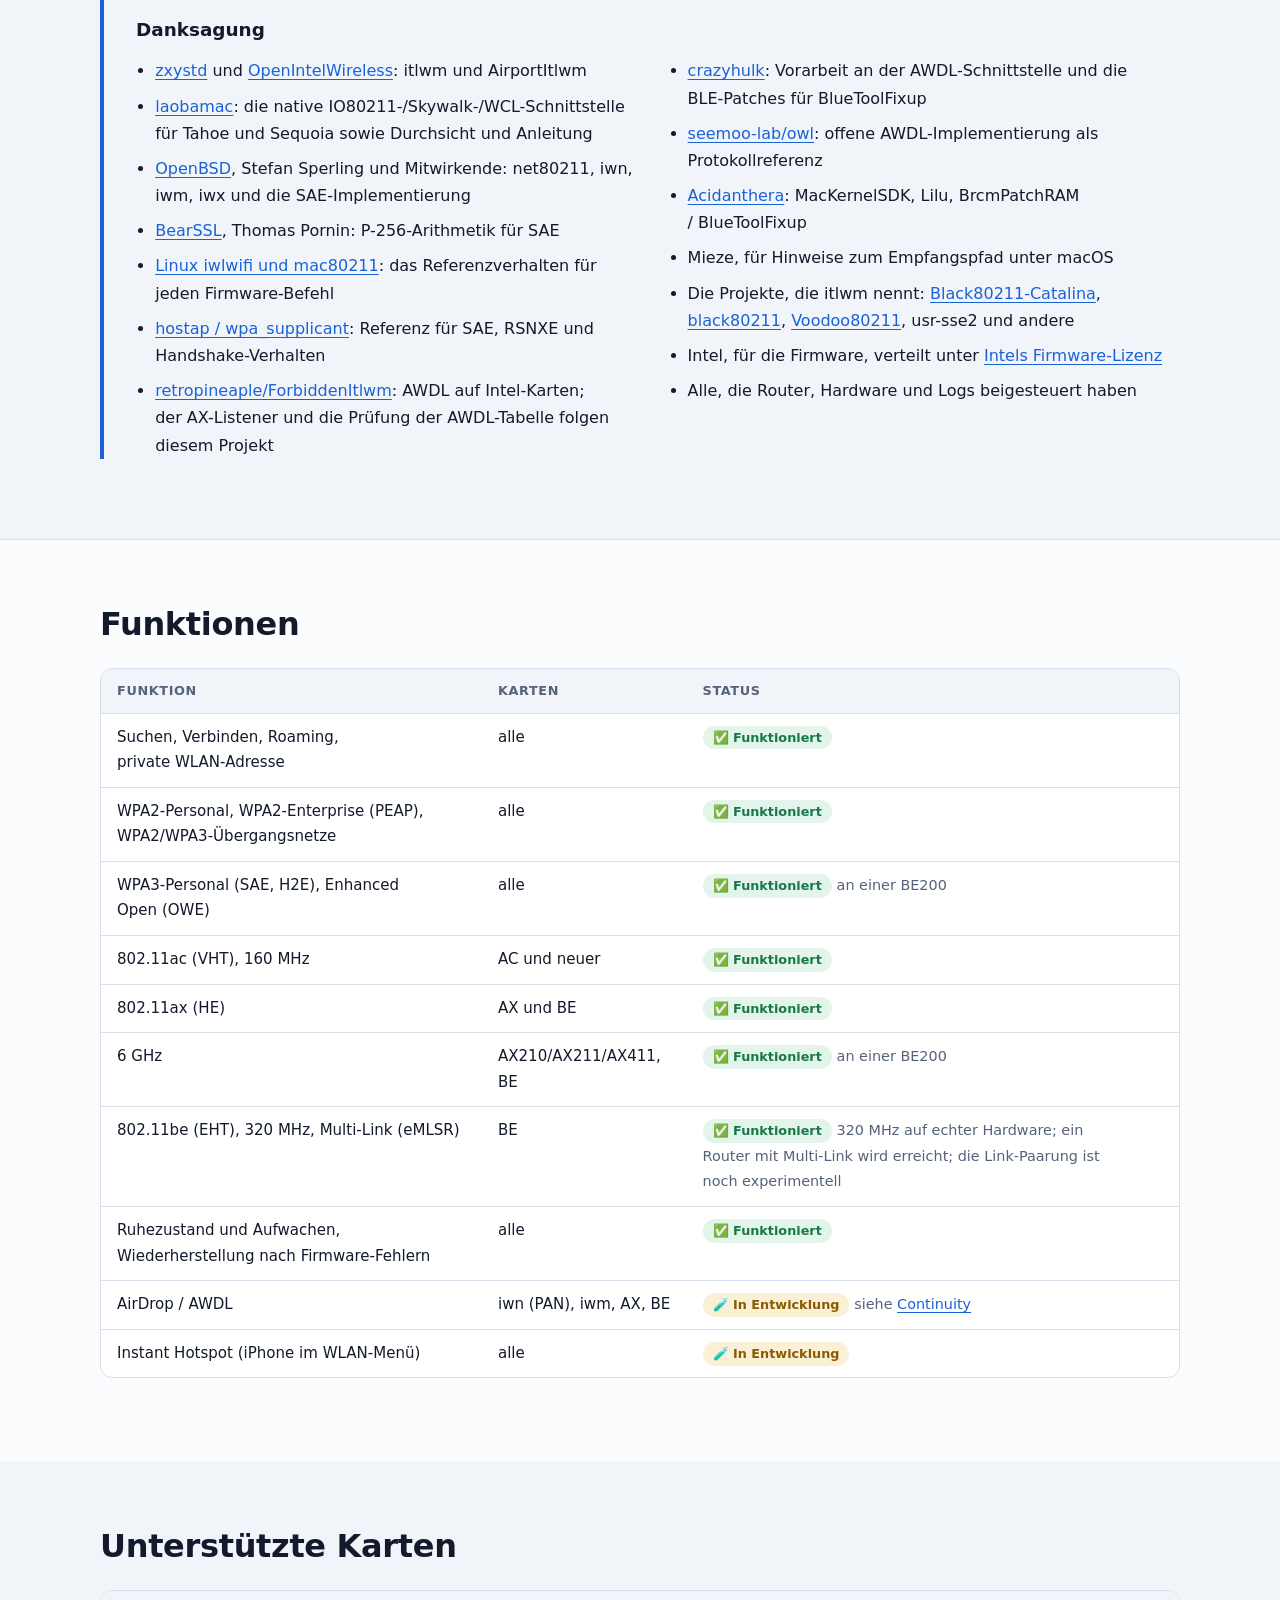
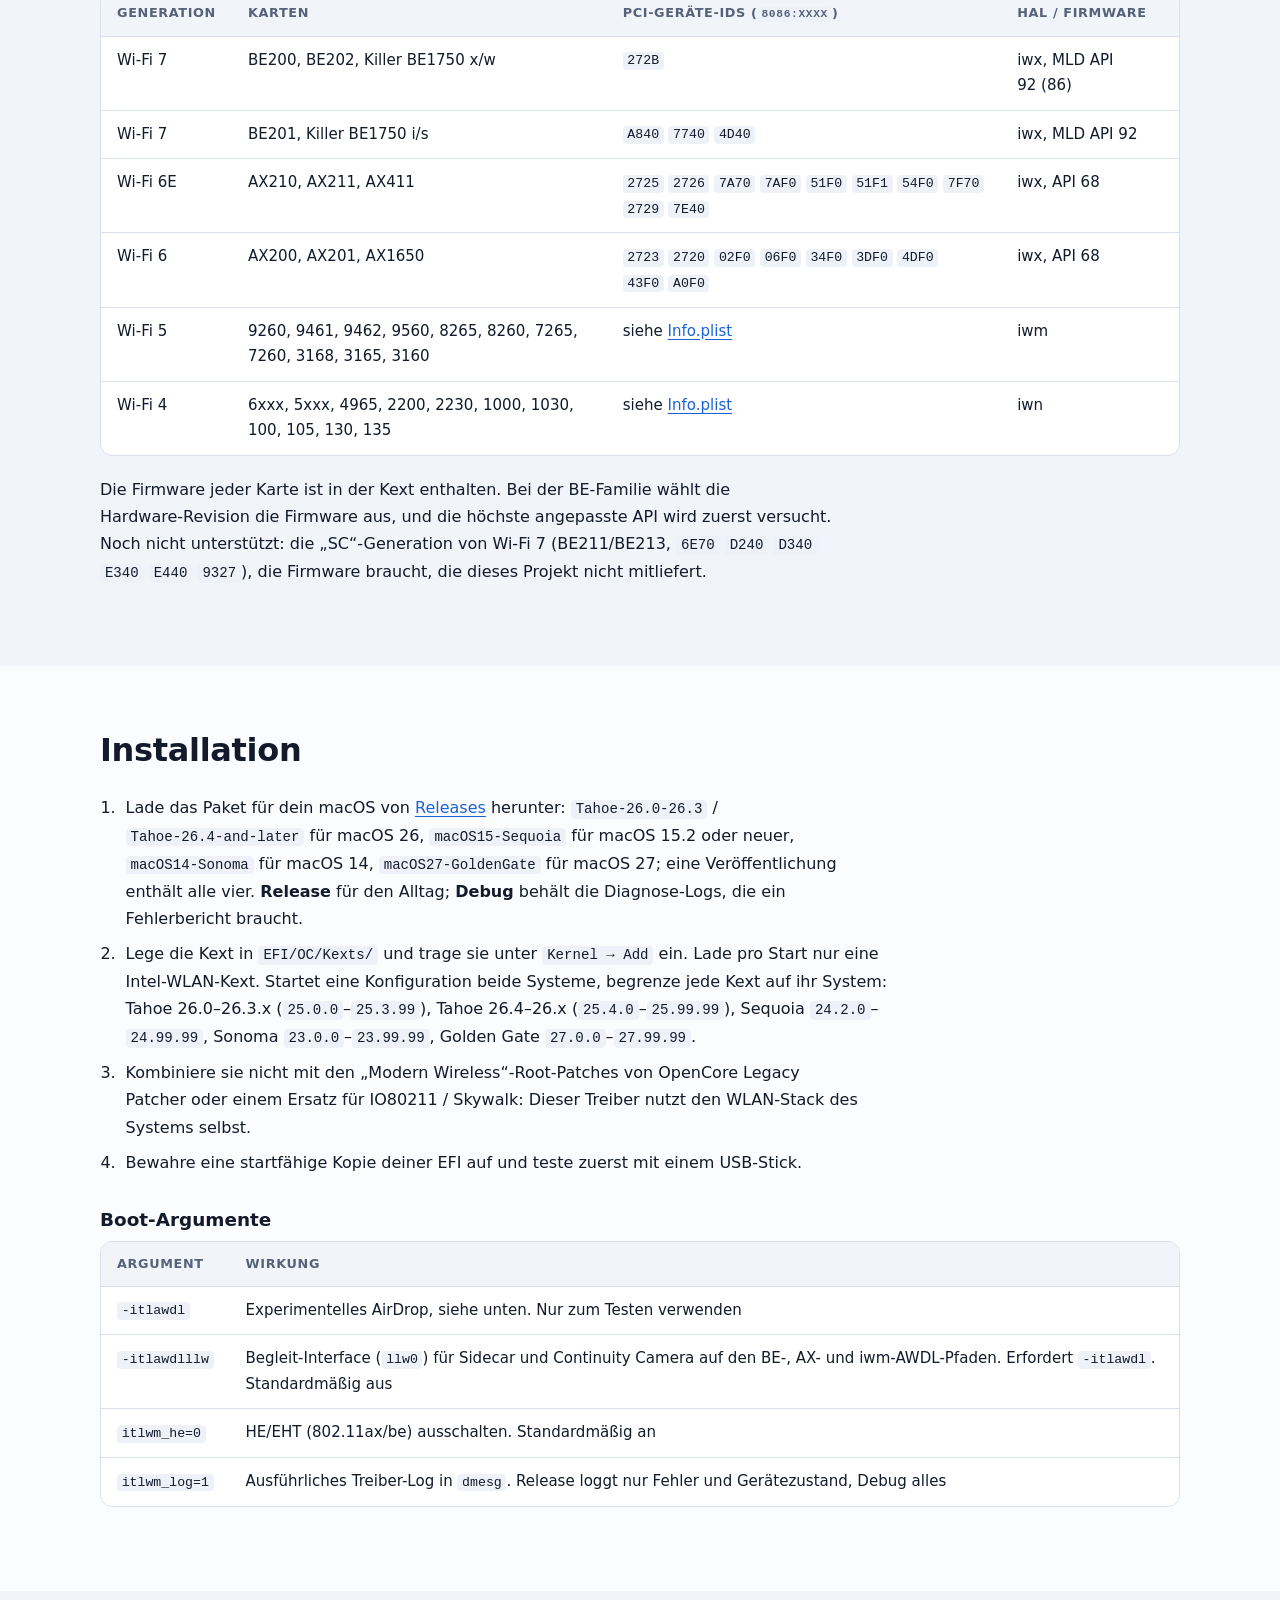
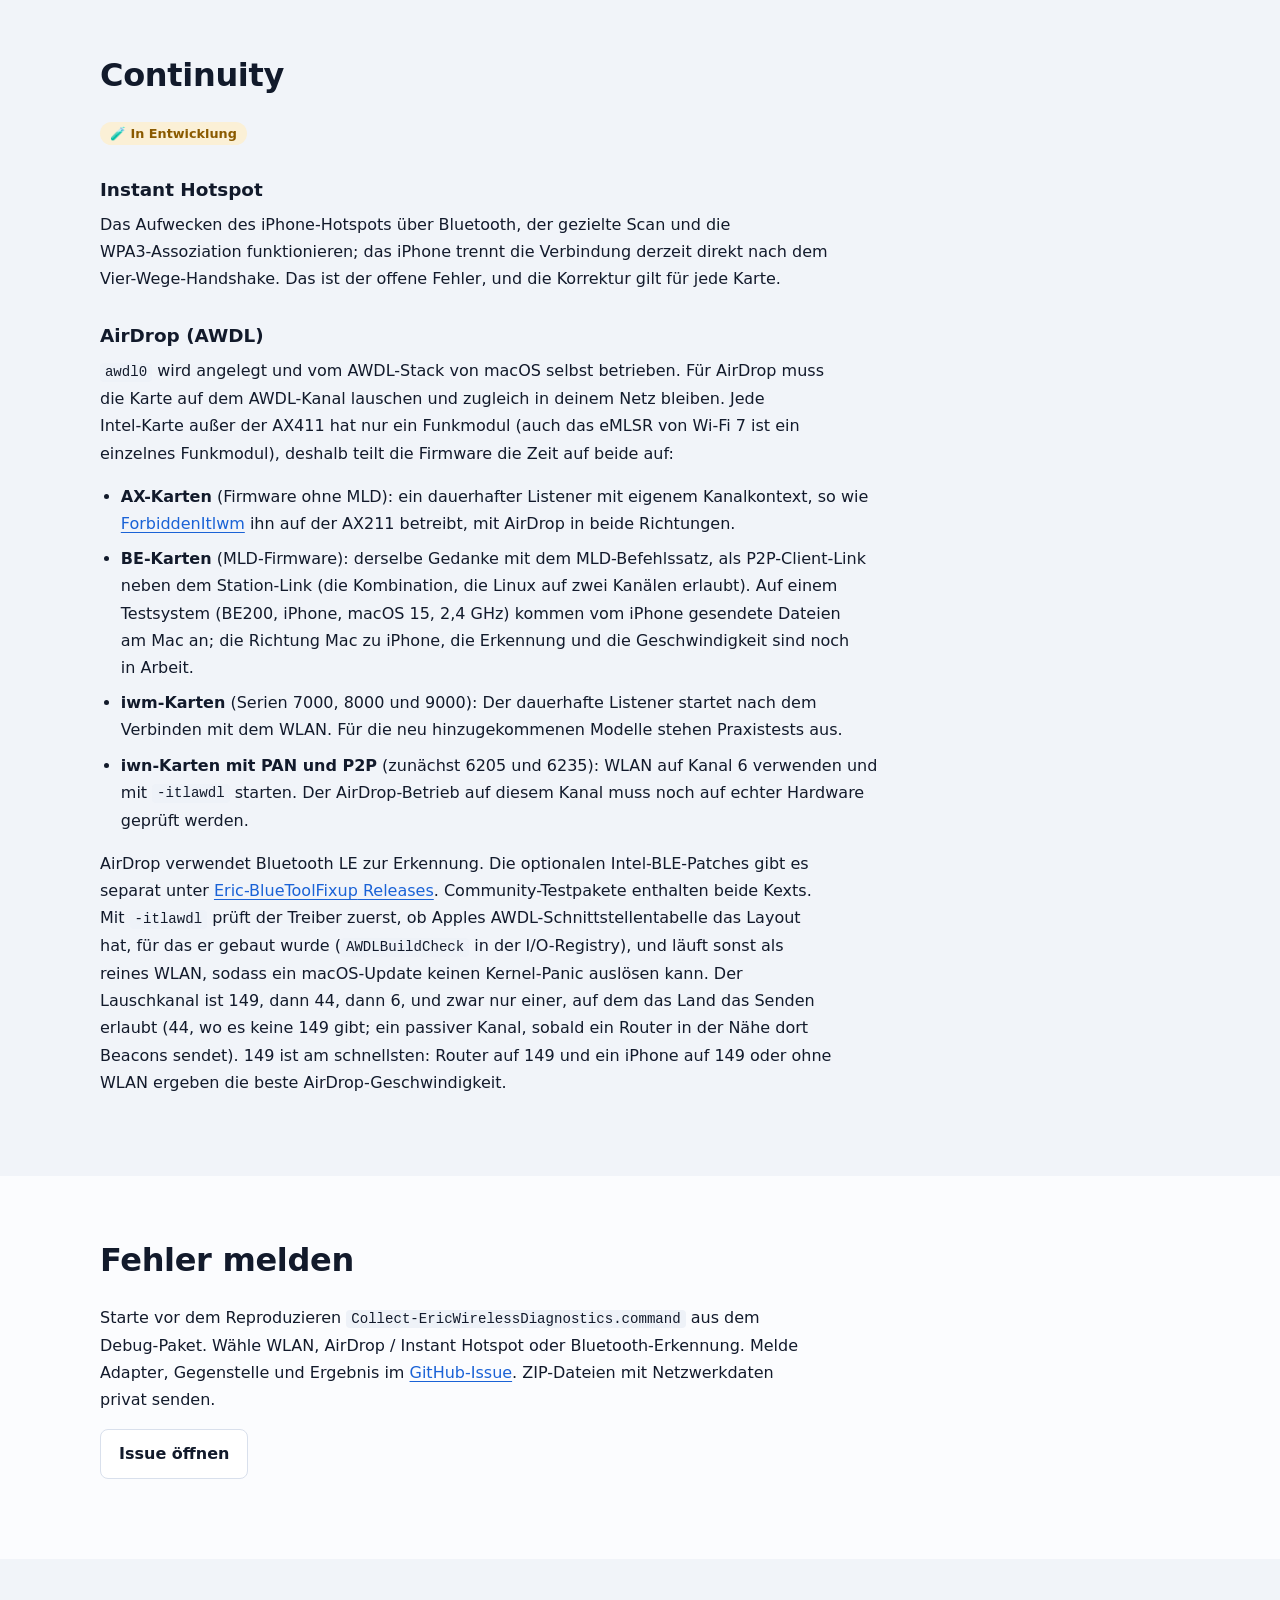
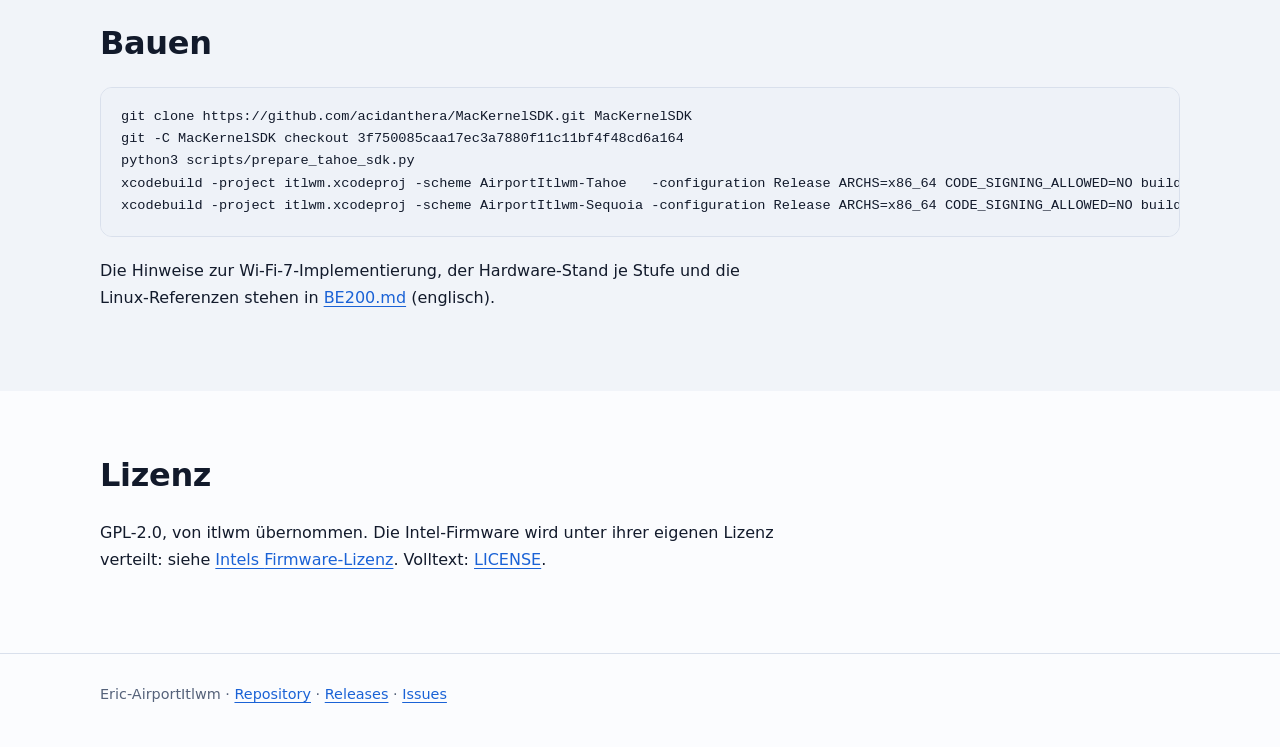
==== commit 5540711f: "fix(tahoe): keep the 26.4 build eligible across macOS 26" ====
--- a/docs/de/index.html
+++ b/docs/de/index.html
@@ -116,8 +116,8 @@
 <tr><td><span class="nw">Wi-Fi 4</span></td><td>6xxx, 5xxx, 4965, 2200, 2230, 1000, 1030, 100, 105, 130, 135</td><td>siehe <a target="_blank" rel="noopener noreferrer" href="https://github.com/Ersiter/Eric-AirportItlwm/blob/be200-tahoe/AirportItlwm/WCL/Info.plist">Info.plist</a></td><td>iwn</td></tr>
 </tbody></table></div><p>Die Firmware jeder Karte ist in der Kext enthalten. Bei der <span class="nw">BE-Familie</span> wählt die <span class="nw">Hardware-Revision</span> die Firmware aus, und die höchste angepasste API wird zuerst versucht. Noch nicht unterstützt: die „SC“-Generation von <span class="nw">Wi-Fi 7</span> (BE211/BE213, <code>6E70</code> <code>D240</code> <code>D340</code> <code>E340</code> <code>E440</code> <code>9327</code>), die Firmware braucht, die dieses Projekt nicht mitliefert.</p></div></section>
 <section id="install"><div class="wrap"><h2>Installation</h2><ol class="steps">
-<li>Lade das Paket für dein macOS von <a target="_blank" rel="noopener noreferrer" href="https://github.com/Ersiter/Eric-AirportItlwm/releases">Releases</a> herunter: <code>macOS26-Tahoe</code> für macOS 26, <code>macOS15-Sequoia</code> für macOS 15.2 oder neuer, <code>macOS14-Sonoma</code> für macOS 14, <code>macOS27-GoldenGate</code> für macOS 27; eine Veröffentlichung enthält alle vier. <strong>Release</strong> für den Alltag; <strong>Debug</strong> behält die <span class="nw">Diagnose-Logs</span>, die ein Fehlerbericht braucht.</li>
-<li>Lege die Kext in <code>EFI/OC/Kexts/</code> und trage sie unter <code>Kernel → Add</code> ein. Lade pro Start nur eine <span class="nw">Intel-WLAN-Kext</span>. Startet eine Konfiguration beide Systeme, begrenze jede Kext auf ihr System: Tahoe <code>25.4.0</code>–<code>25.6.99</code> (<code>Tahoe</code>), <code>25.0.0</code>–<code>25.3.99</code> (<code>Tahoe-25.0-25.3</code>), Sequoia <code>24.2.0</code>–<code>24.99.99</code>, Sonoma <code>23.0.0</code>–<code>23.99.99</code>, Golden Gate <code>27.0.0</code>–<code>27.99.99</code>.</li>
+<li>Lade das Paket für dein macOS von <a target="_blank" rel="noopener noreferrer" href="https://github.com/Ersiter/Eric-AirportItlwm/releases">Releases</a> herunter: <code>Tahoe-26.0-26.3</code> / <code>Tahoe-26.4-and-later</code> für macOS 26, <code>macOS15-Sequoia</code> für macOS 15.2 oder neuer, <code>macOS14-Sonoma</code> für macOS 14, <code>macOS27-GoldenGate</code> für macOS 27; eine Veröffentlichung enthält alle vier. <strong>Release</strong> für den Alltag; <strong>Debug</strong> behält die <span class="nw">Diagnose-Logs</span>, die ein Fehlerbericht braucht.</li>
+<li>Lege die Kext in <code>EFI/OC/Kexts/</code> und trage sie unter <code>Kernel → Add</code> ein. Lade pro Start nur eine <span class="nw">Intel-WLAN-Kext</span>. Startet eine Konfiguration beide Systeme, begrenze jede Kext auf ihr System: Tahoe 26.0–26.3.x (<code>25.0.0</code>–<code>25.3.99</code>), Tahoe 26.4–26.x (<code>25.4.0</code>–<code>25.99.99</code>), Sequoia <code>24.2.0</code>–<code>24.99.99</code>, Sonoma <code>23.0.0</code>–<code>23.99.99</code>, Golden Gate <code>27.0.0</code>–<code>27.99.99</code>.</li>
 <li>Kombiniere sie nicht mit den „Modern Wireless“-<span class="nw">Root-Patches</span> von OpenCore Legacy Patcher oder einem Ersatz für IO80211 / Skywalk: Dieser Treiber nutzt den <span class="nw">WLAN-Stack</span> des Systems selbst.</li>
 <li>Bewahre eine startfähige Kopie deiner EFI auf und teste zuerst mit einem <span class="nw">USB-Stick</span>.</li>
 </ol>
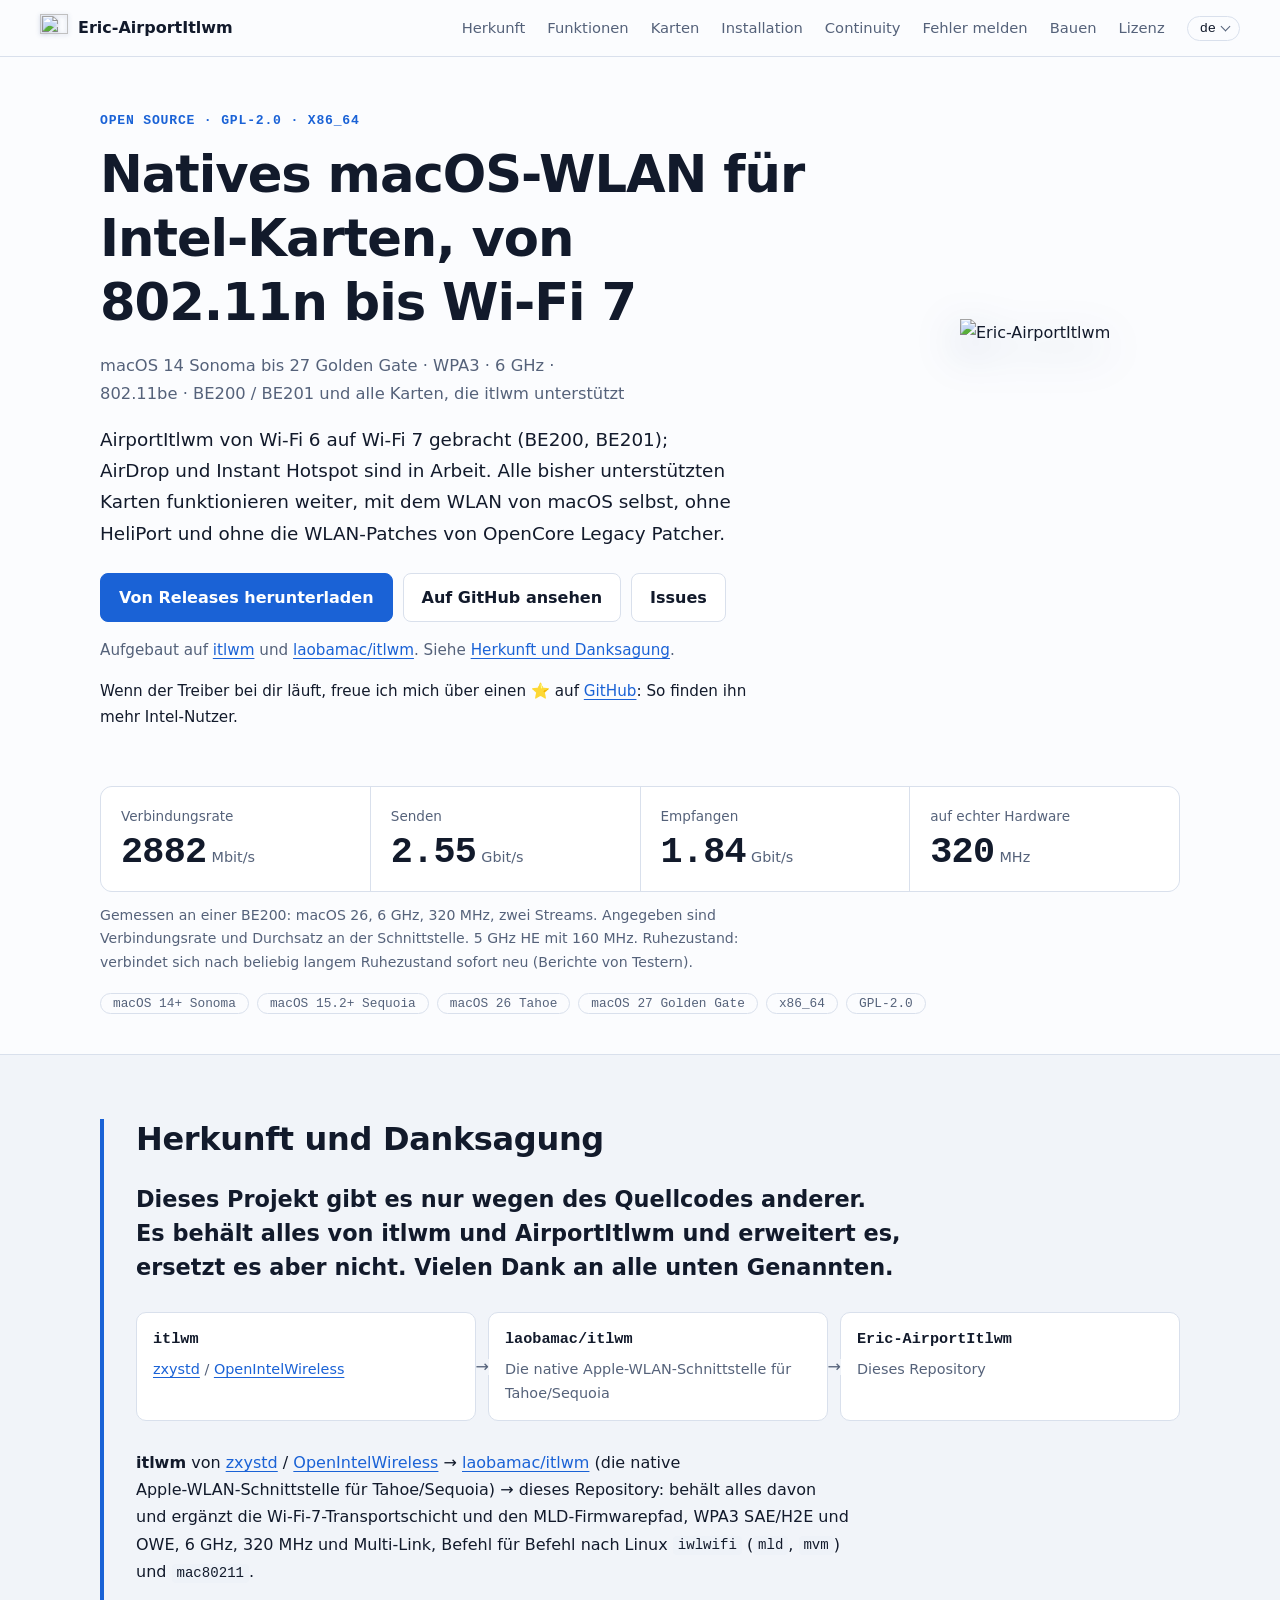
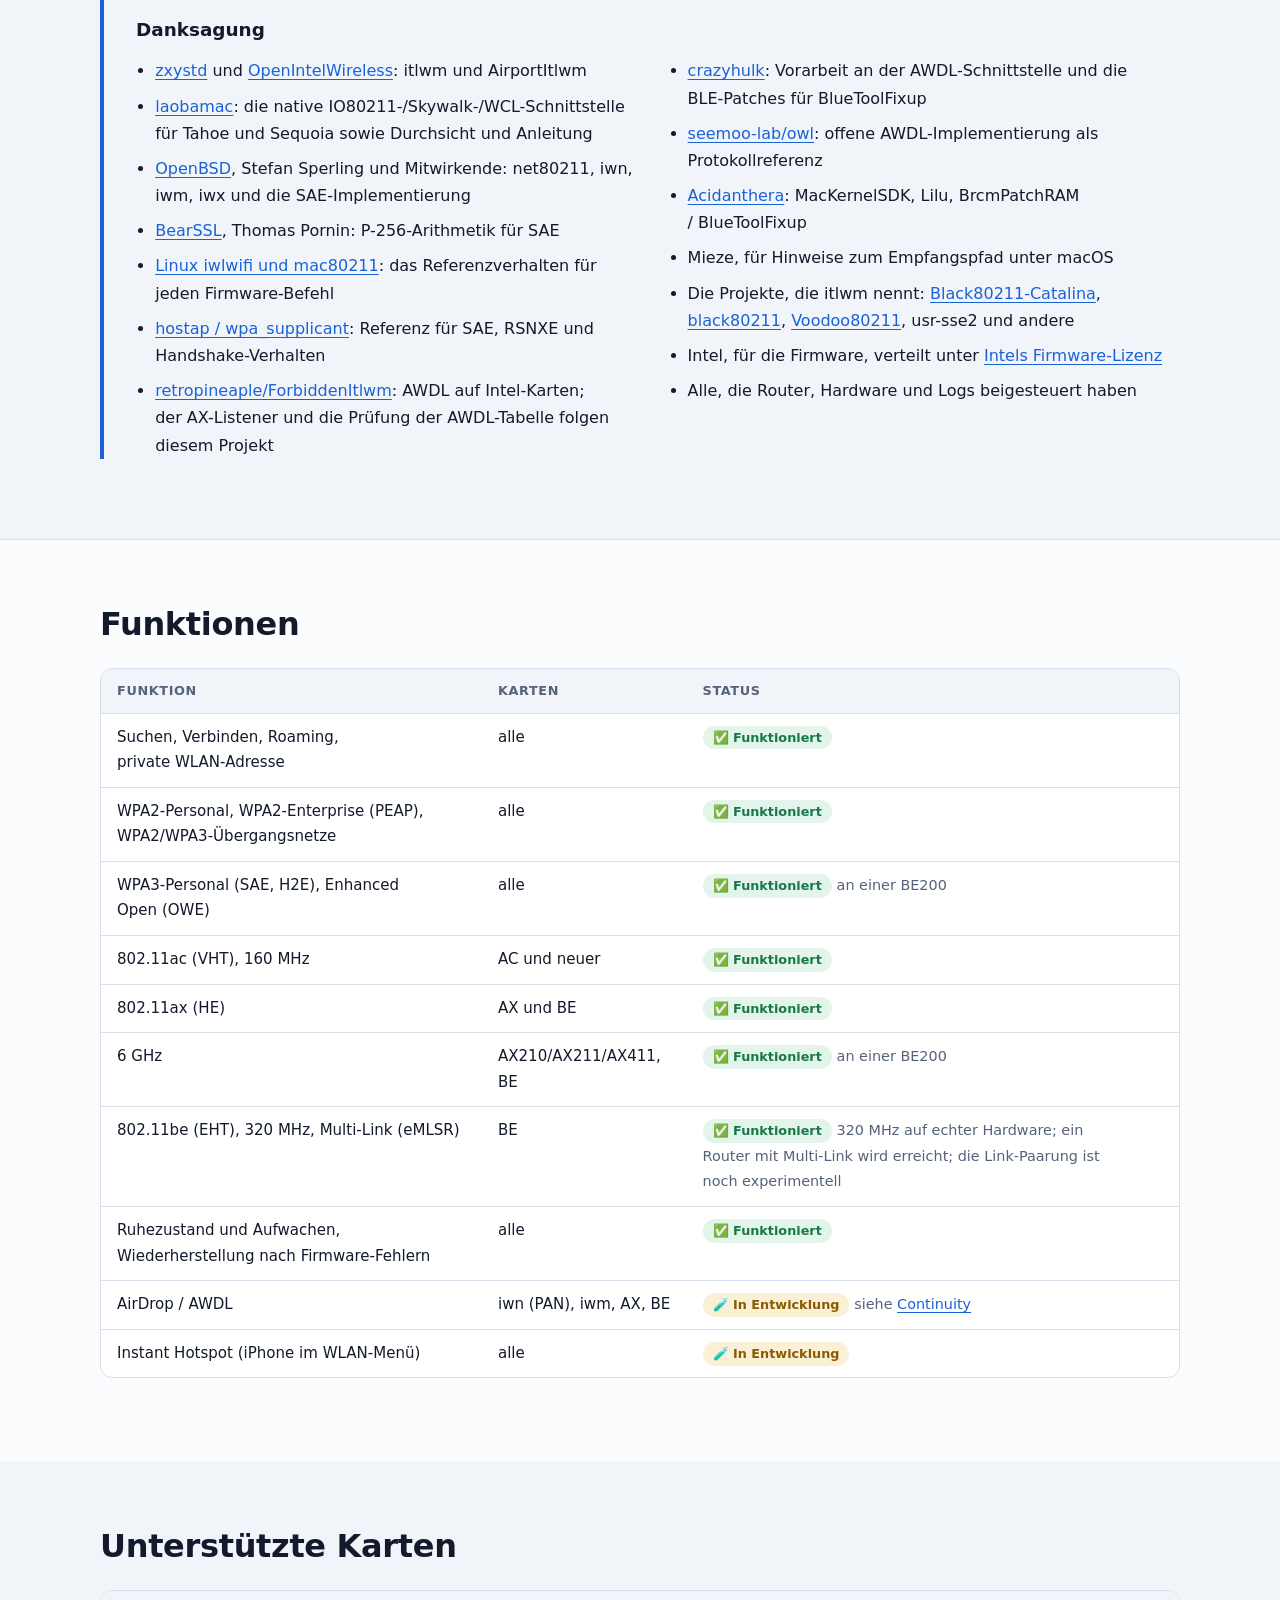
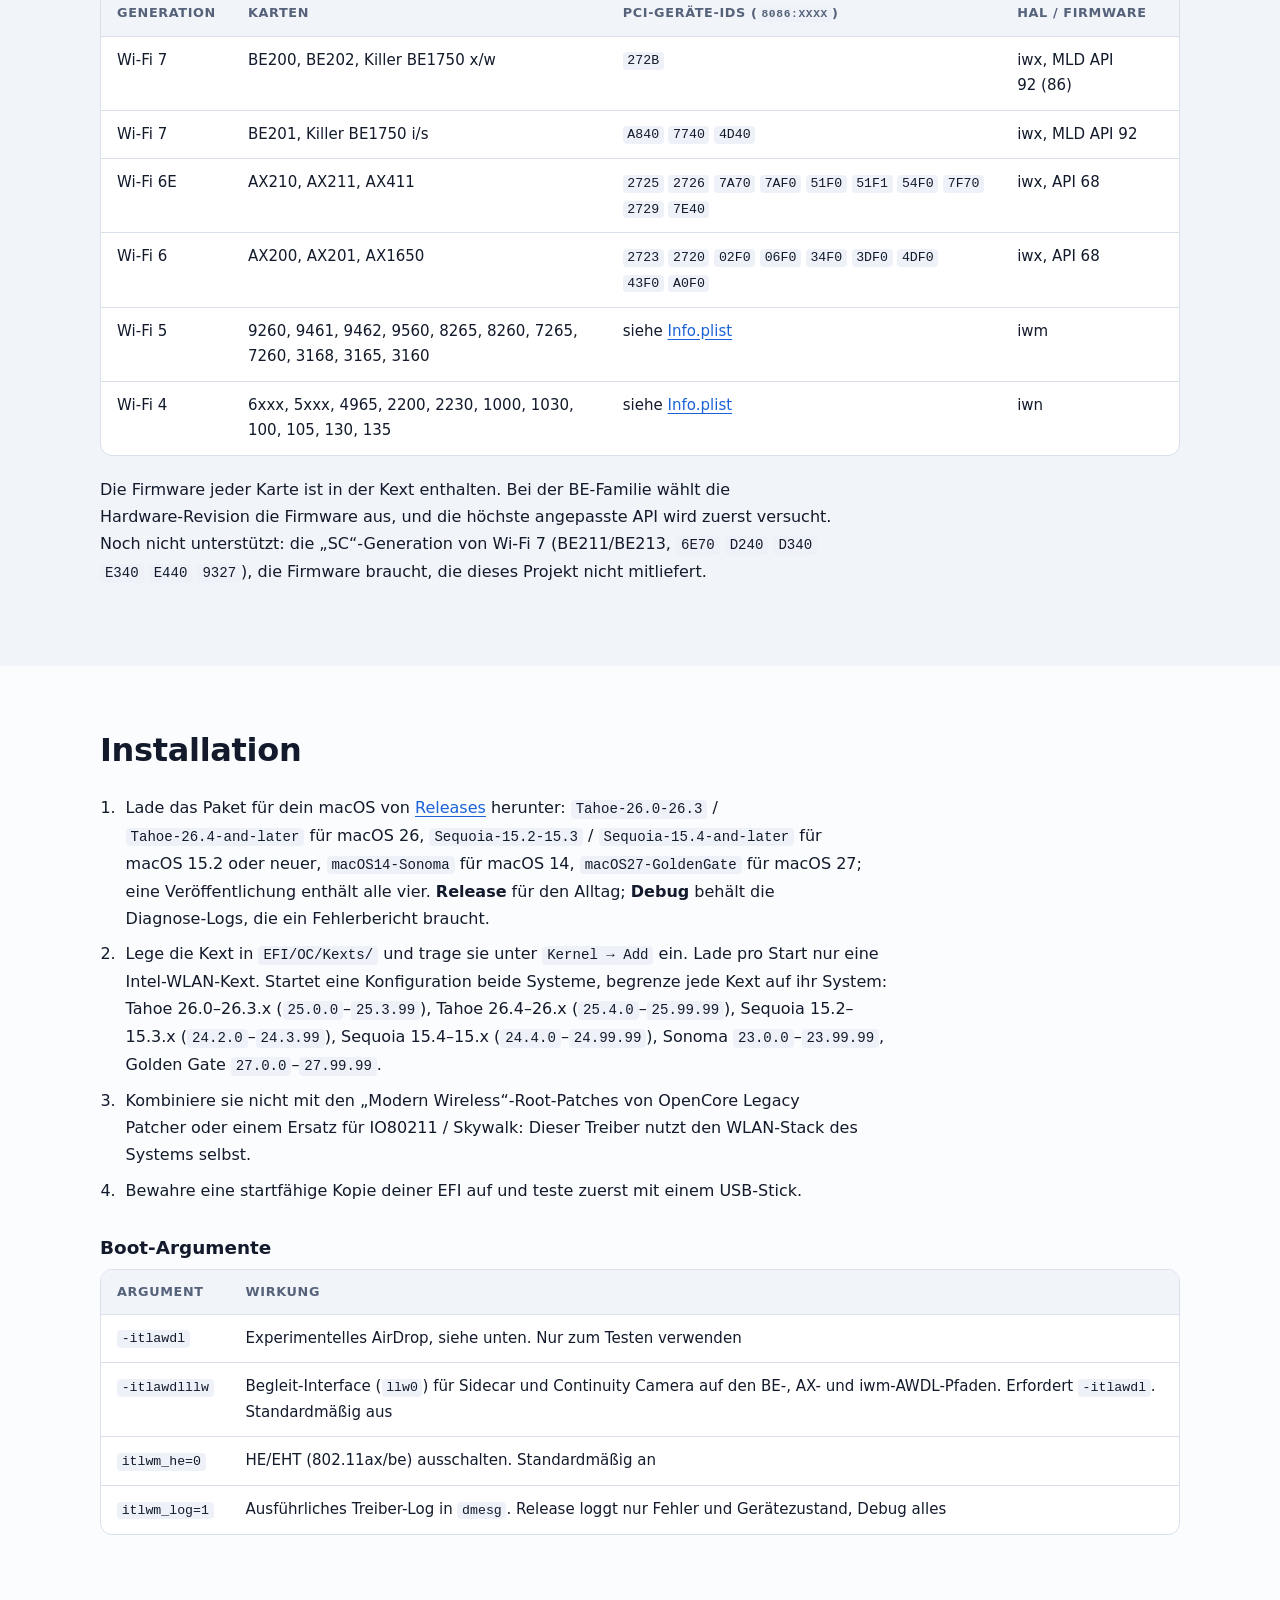
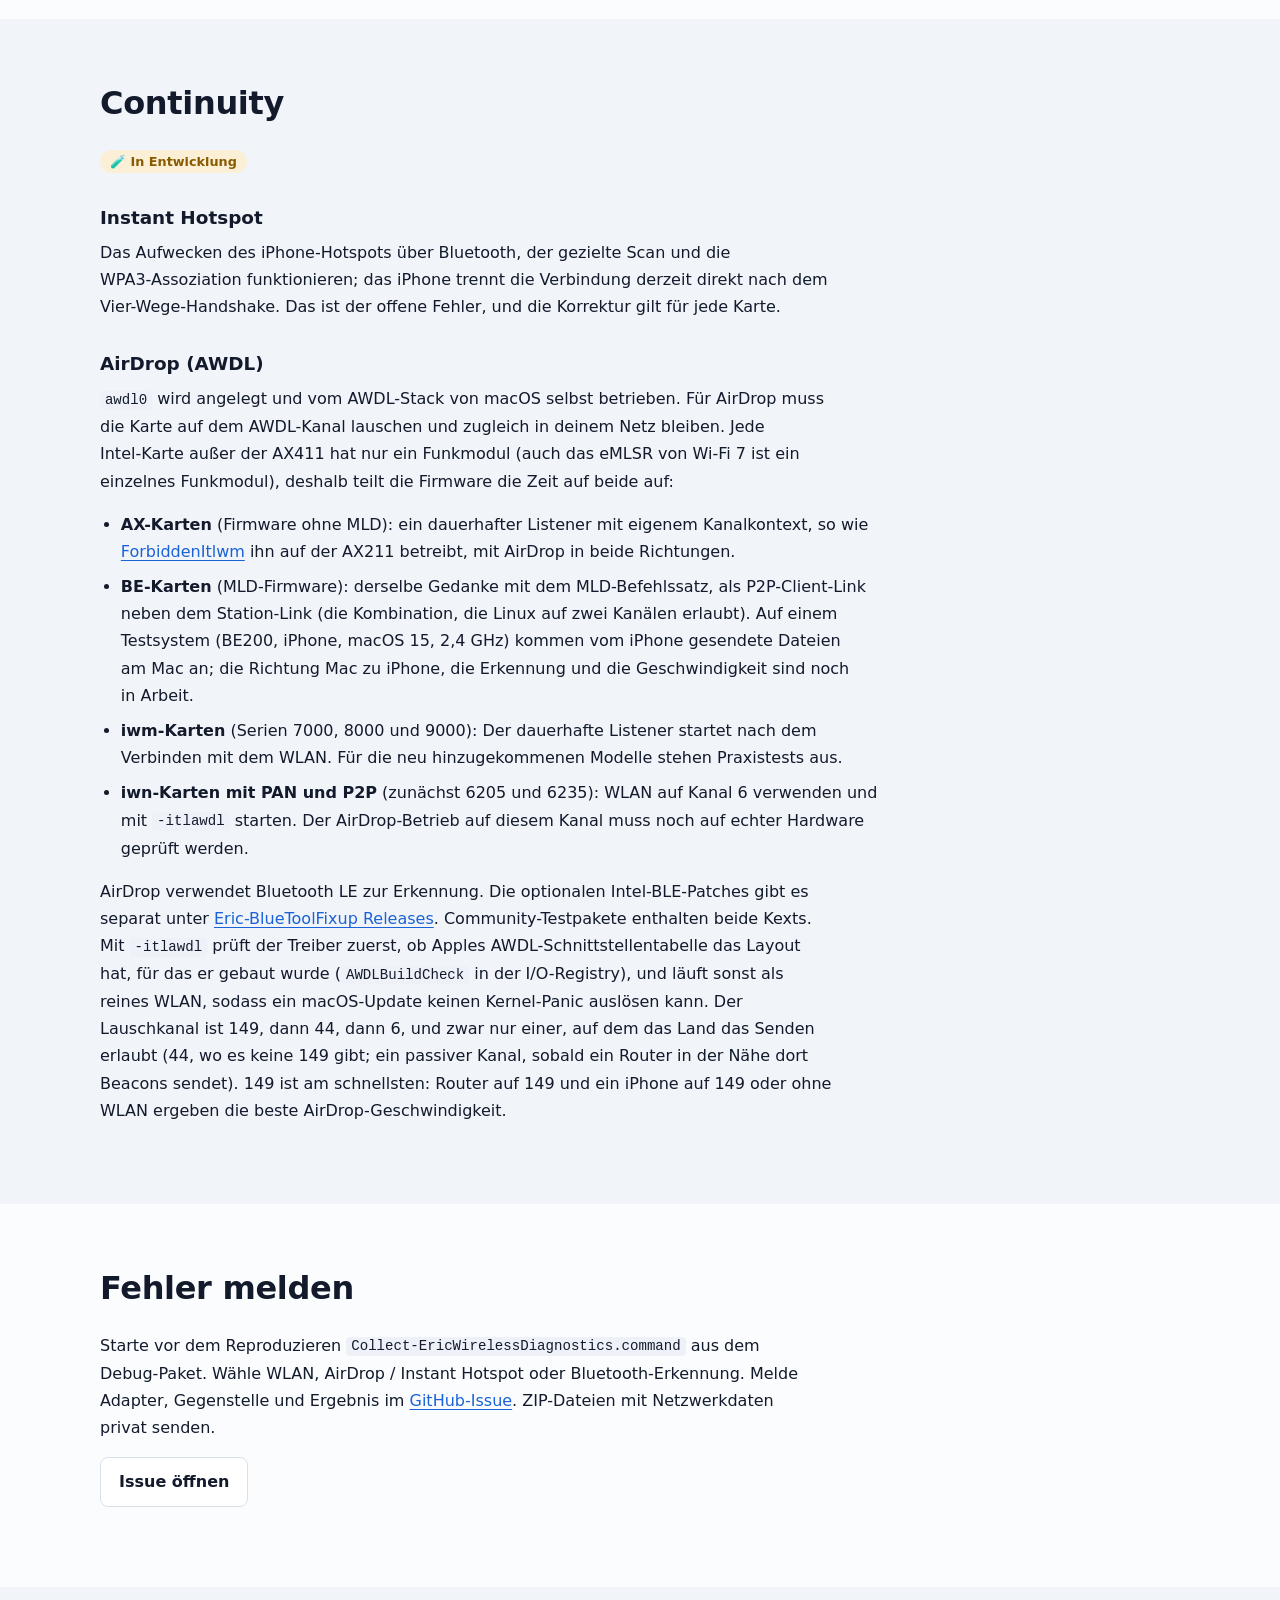
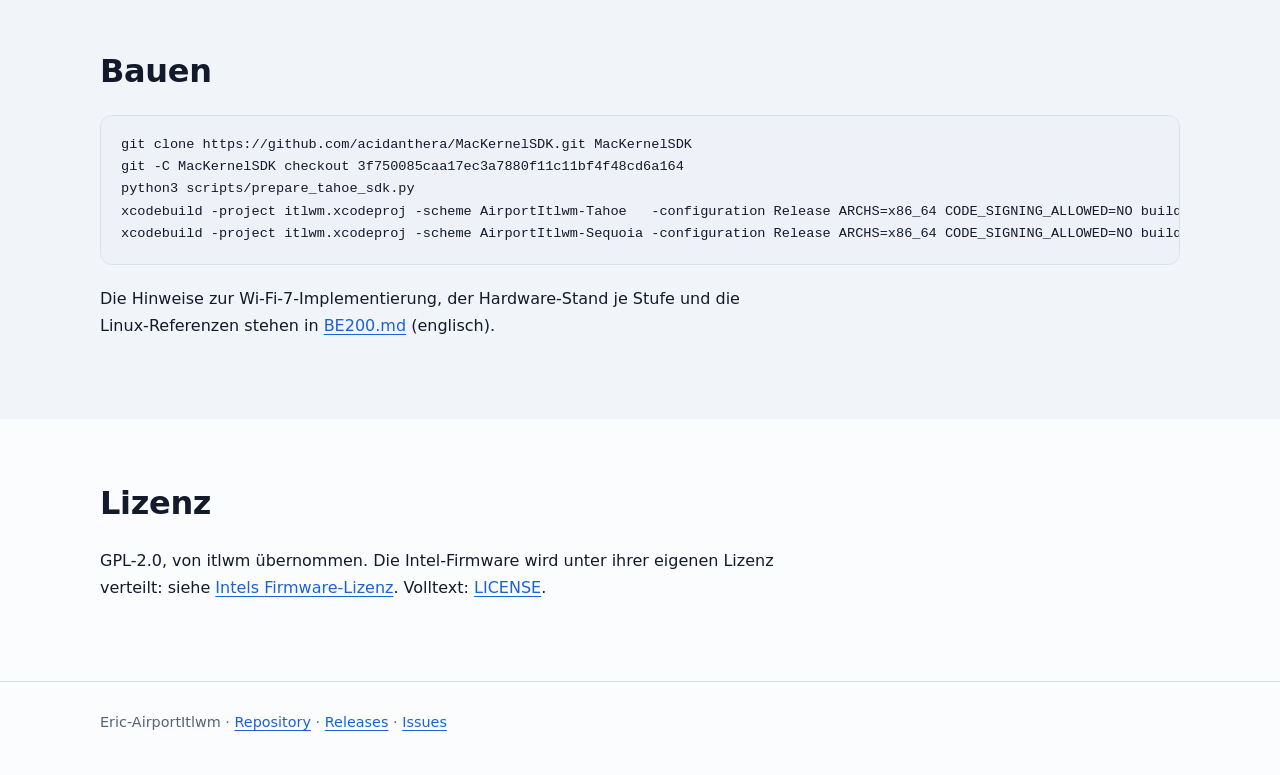
==== commit e13a6e4d: "fix(sequoia): split builds at the macOS 15.4 ABI boundary" ====
--- a/docs/de/index.html
+++ b/docs/de/index.html
@@ -116,8 +116,8 @@
 <tr><td><span class="nw">Wi-Fi 4</span></td><td>6xxx, 5xxx, 4965, 2200, 2230, 1000, 1030, 100, 105, 130, 135</td><td>siehe <a target="_blank" rel="noopener noreferrer" href="https://github.com/Ersiter/Eric-AirportItlwm/blob/be200-tahoe/AirportItlwm/WCL/Info.plist">Info.plist</a></td><td>iwn</td></tr>
 </tbody></table></div><p>Die Firmware jeder Karte ist in der Kext enthalten. Bei der <span class="nw">BE-Familie</span> wählt die <span class="nw">Hardware-Revision</span> die Firmware aus, und die höchste angepasste API wird zuerst versucht. Noch nicht unterstützt: die „SC“-Generation von <span class="nw">Wi-Fi 7</span> (BE211/BE213, <code>6E70</code> <code>D240</code> <code>D340</code> <code>E340</code> <code>E440</code> <code>9327</code>), die Firmware braucht, die dieses Projekt nicht mitliefert.</p></div></section>
 <section id="install"><div class="wrap"><h2>Installation</h2><ol class="steps">
-<li>Lade das Paket für dein macOS von <a target="_blank" rel="noopener noreferrer" href="https://github.com/Ersiter/Eric-AirportItlwm/releases">Releases</a> herunter: <code>Tahoe-26.0-26.3</code> / <code>Tahoe-26.4-and-later</code> für macOS 26, <code>macOS15-Sequoia</code> für macOS 15.2 oder neuer, <code>macOS14-Sonoma</code> für macOS 14, <code>macOS27-GoldenGate</code> für macOS 27; eine Veröffentlichung enthält alle vier. <strong>Release</strong> für den Alltag; <strong>Debug</strong> behält die <span class="nw">Diagnose-Logs</span>, die ein Fehlerbericht braucht.</li>
-<li>Lege die Kext in <code>EFI/OC/Kexts/</code> und trage sie unter <code>Kernel → Add</code> ein. Lade pro Start nur eine <span class="nw">Intel-WLAN-Kext</span>. Startet eine Konfiguration beide Systeme, begrenze jede Kext auf ihr System: Tahoe 26.0–26.3.x (<code>25.0.0</code>–<code>25.3.99</code>), Tahoe 26.4–26.x (<code>25.4.0</code>–<code>25.99.99</code>), Sequoia <code>24.2.0</code>–<code>24.99.99</code>, Sonoma <code>23.0.0</code>–<code>23.99.99</code>, Golden Gate <code>27.0.0</code>–<code>27.99.99</code>.</li>
+<li>Lade das Paket für dein macOS von <a target="_blank" rel="noopener noreferrer" href="https://github.com/Ersiter/Eric-AirportItlwm/releases">Releases</a> herunter: <code>Tahoe-26.0-26.3</code> / <code>Tahoe-26.4-and-later</code> für macOS 26, <code>Sequoia-15.2-15.3</code> / <code>Sequoia-15.4-and-later</code> für macOS 15.2 oder neuer, <code>macOS14-Sonoma</code> für macOS 14, <code>macOS27-GoldenGate</code> für macOS 27; eine Veröffentlichung enthält alle vier. <strong>Release</strong> für den Alltag; <strong>Debug</strong> behält die <span class="nw">Diagnose-Logs</span>, die ein Fehlerbericht braucht.</li>
+<li>Lege die Kext in <code>EFI/OC/Kexts/</code> und trage sie unter <code>Kernel → Add</code> ein. Lade pro Start nur eine <span class="nw">Intel-WLAN-Kext</span>. Startet eine Konfiguration beide Systeme, begrenze jede Kext auf ihr System: Tahoe 26.0–26.3.x (<code>25.0.0</code>–<code>25.3.99</code>), Tahoe 26.4–26.x (<code>25.4.0</code>–<code>25.99.99</code>), Sequoia 15.2–15.3.x (<code>24.2.0</code>–<code>24.3.99</code>), Sequoia 15.4–15.x (<code>24.4.0</code>–<code>24.99.99</code>), Sonoma <code>23.0.0</code>–<code>23.99.99</code>, Golden Gate <code>27.0.0</code>–<code>27.99.99</code>.</li>
 <li>Kombiniere sie nicht mit den „Modern Wireless“-<span class="nw">Root-Patches</span> von OpenCore Legacy Patcher oder einem Ersatz für IO80211 / Skywalk: Dieser Treiber nutzt den <span class="nw">WLAN-Stack</span> des Systems selbst.</li>
 <li>Bewahre eine startfähige Kopie deiner EFI auf und teste zuerst mit einem <span class="nw">USB-Stick</span>.</li>
 </ol>
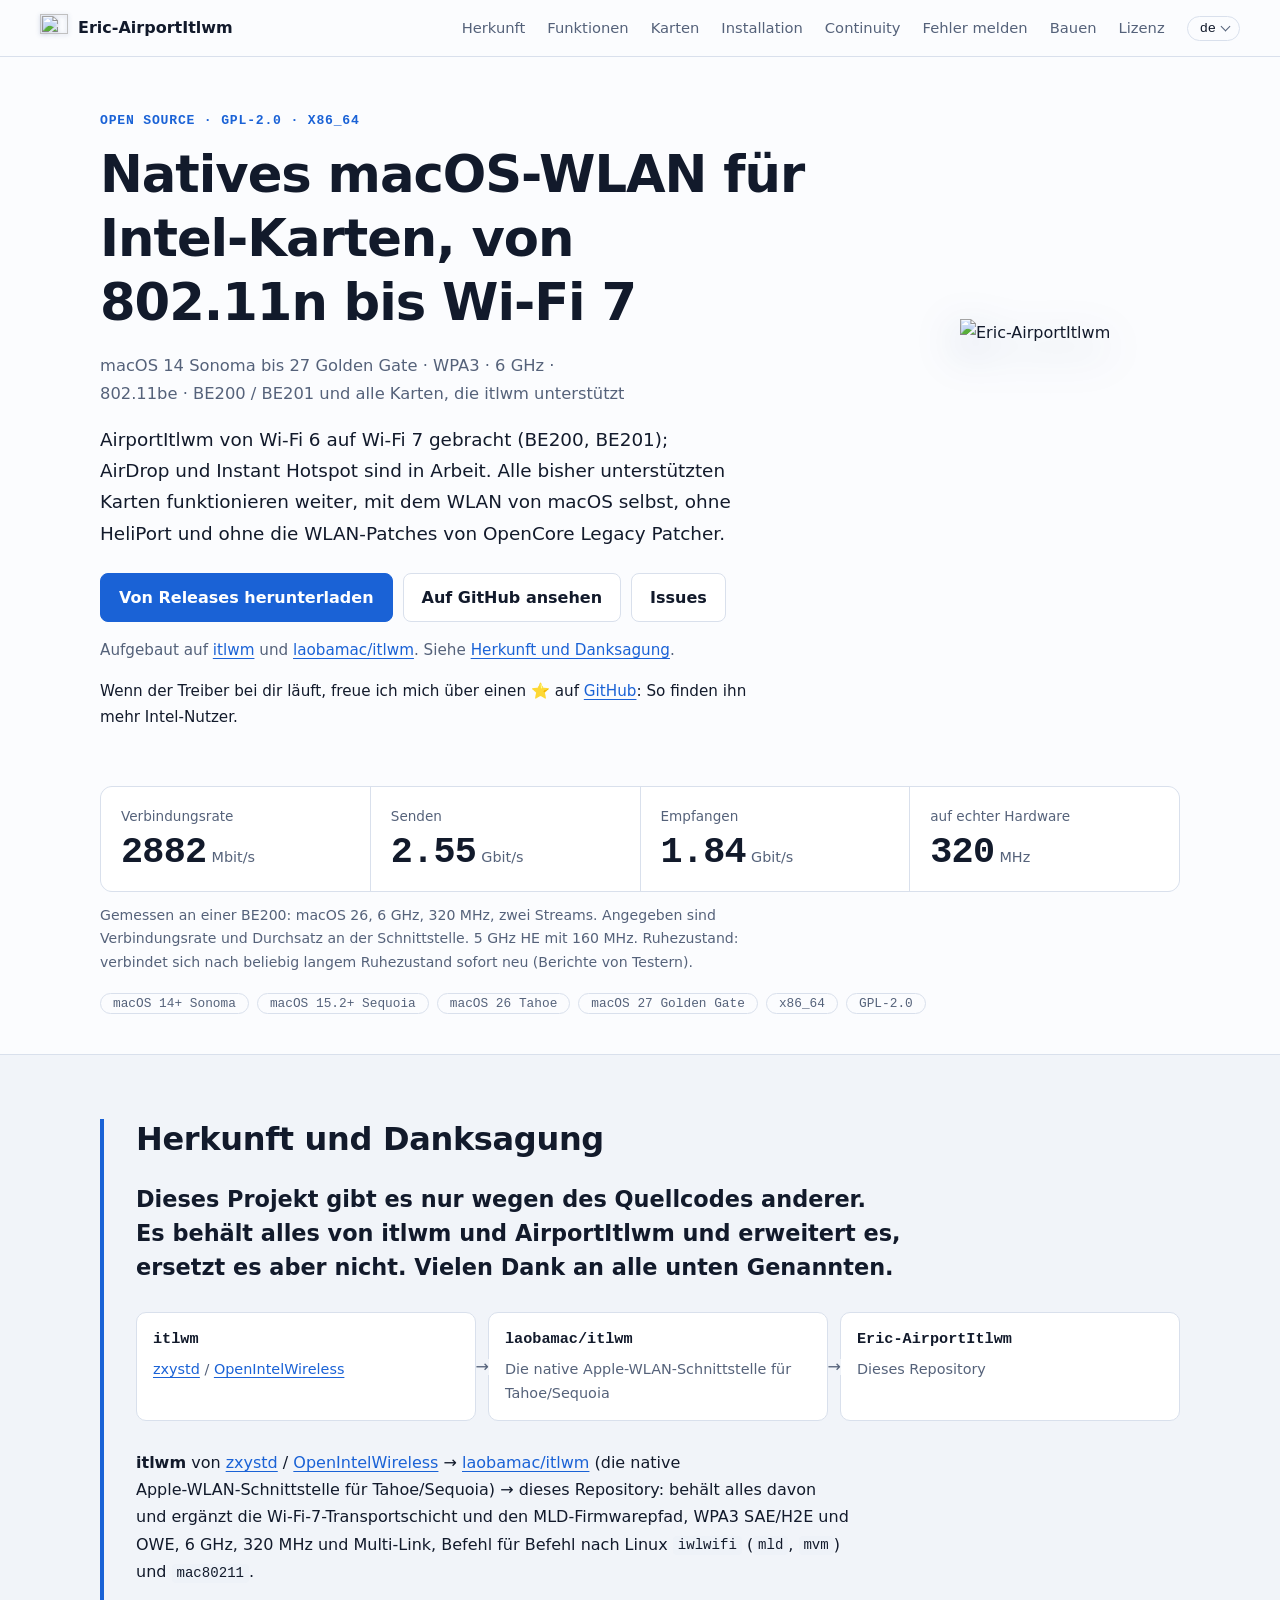
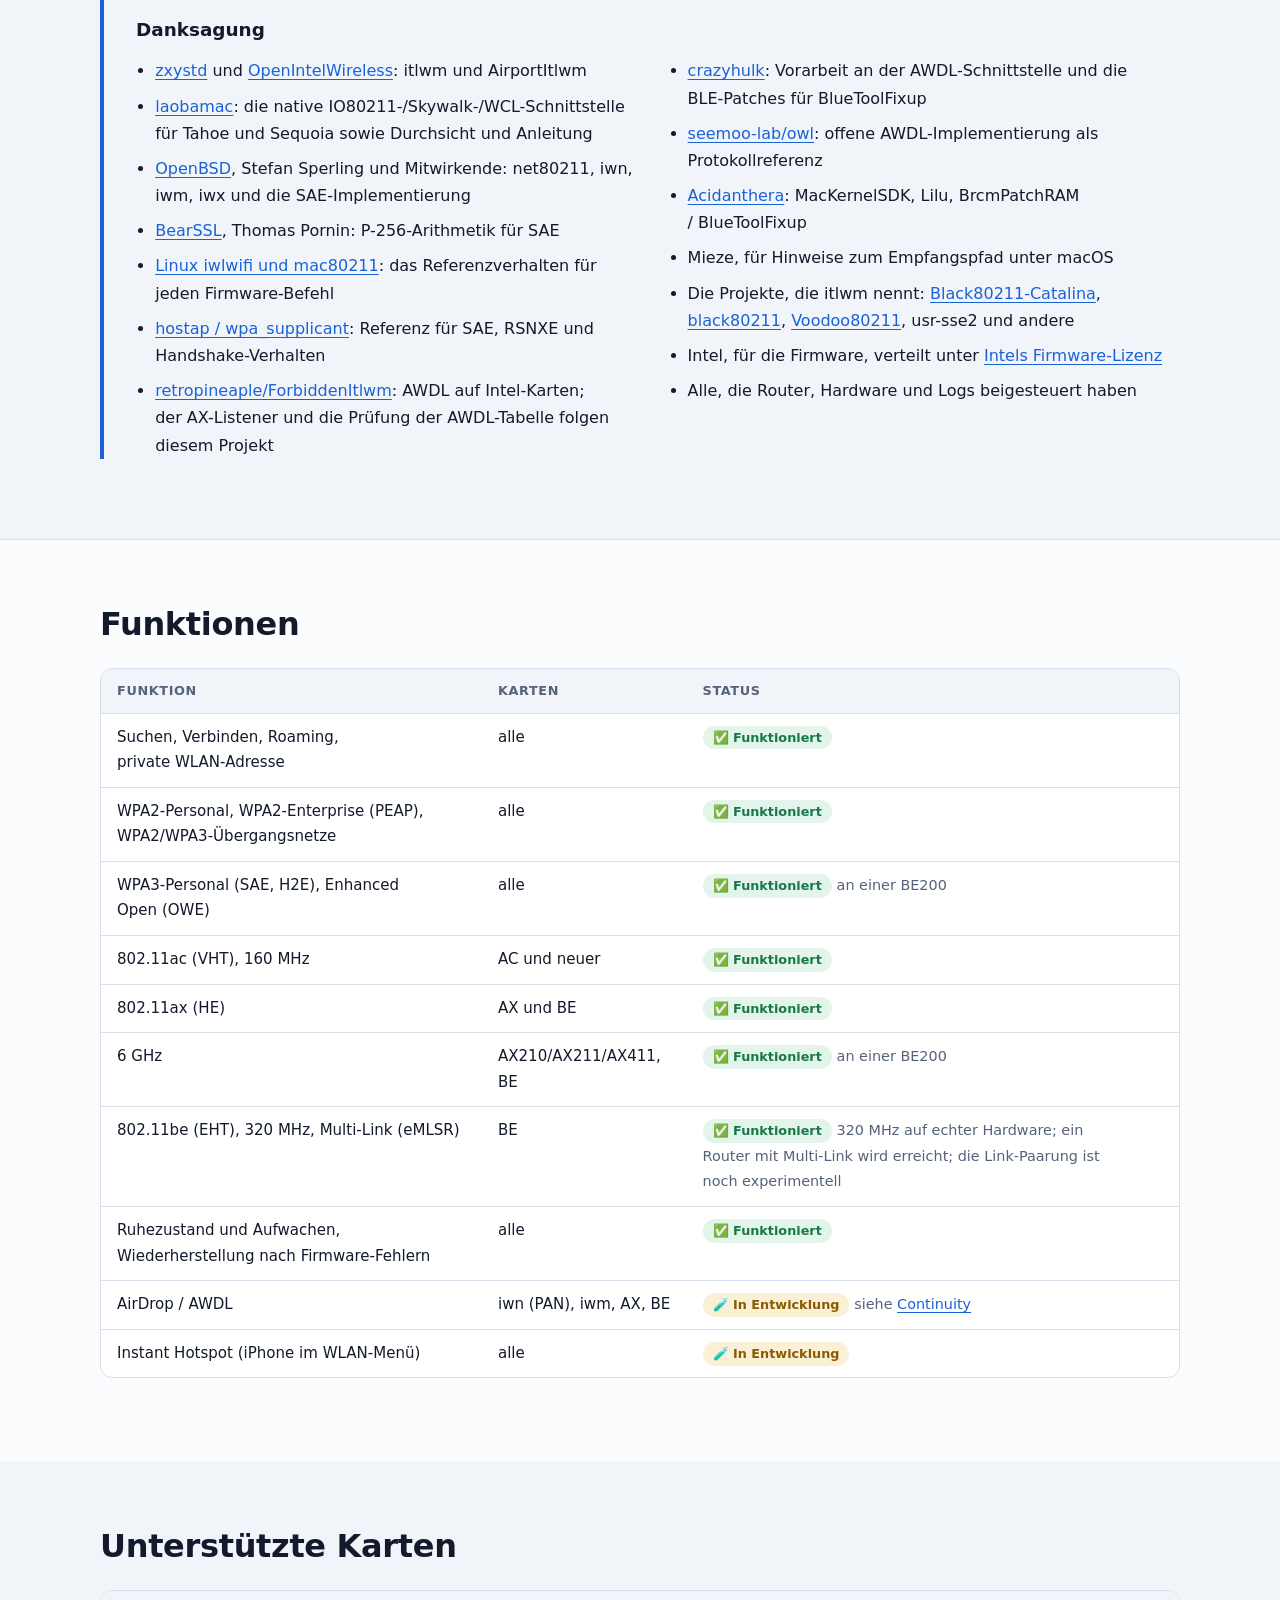
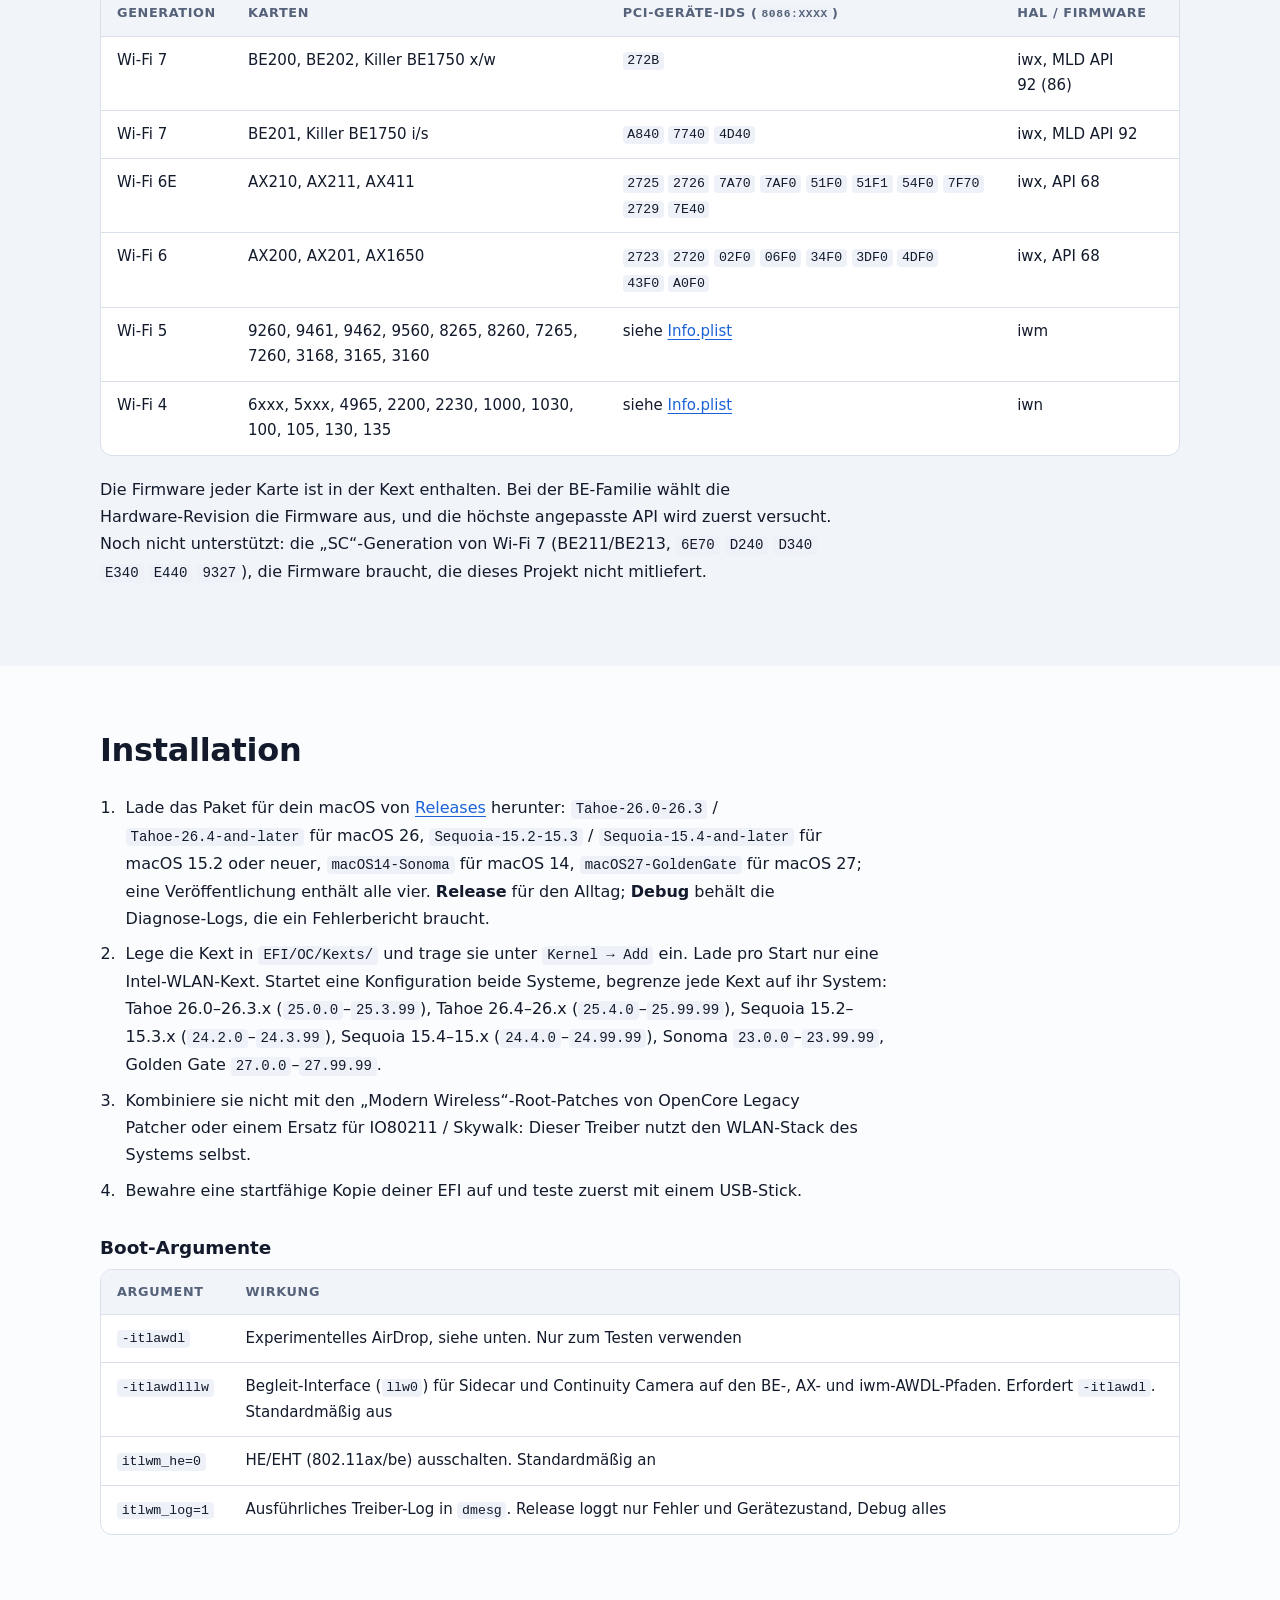
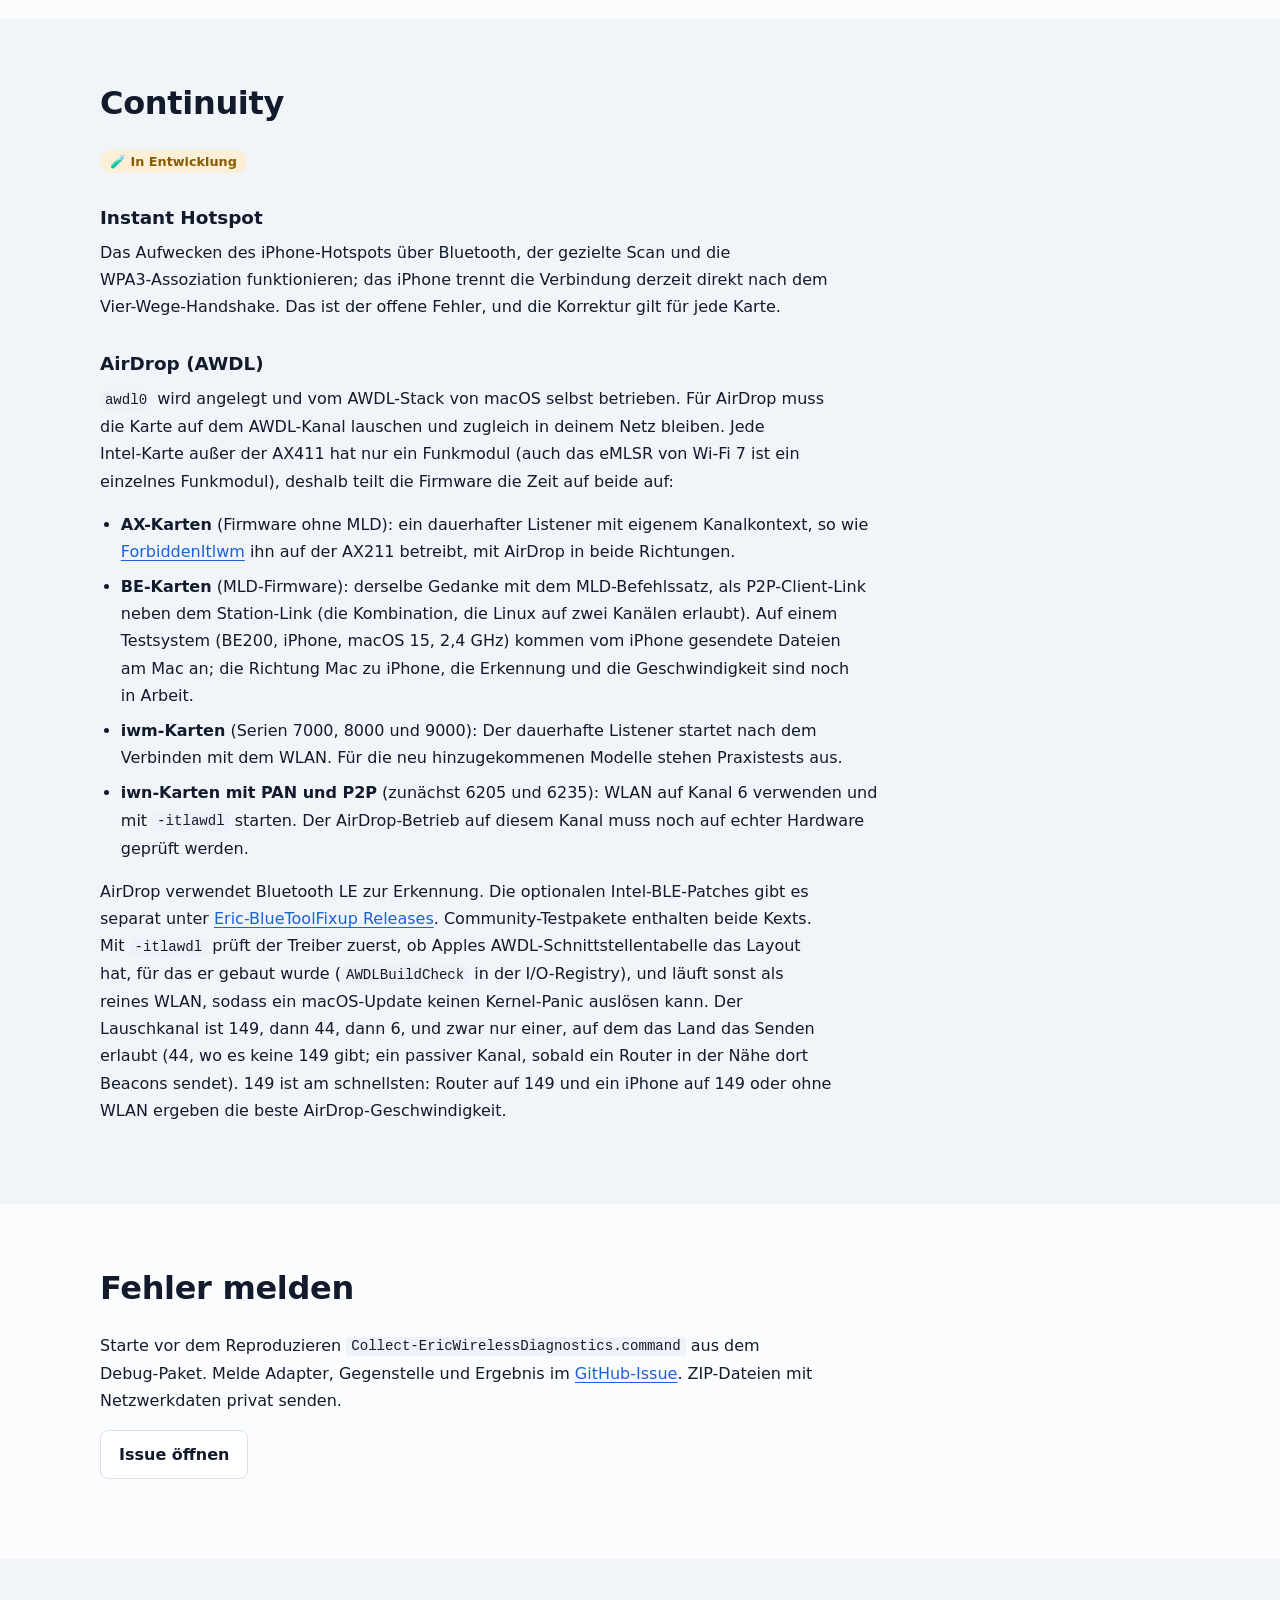
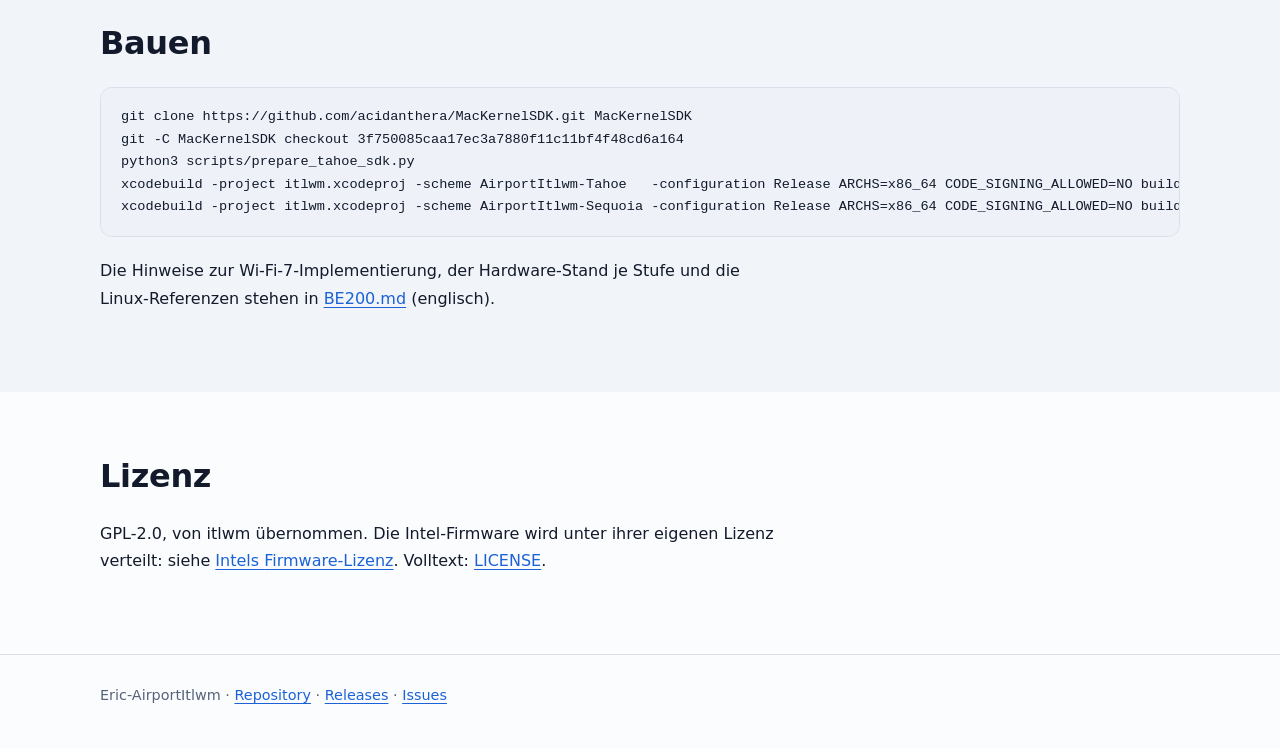
==== commit 4e204fd9: "Unify wireless diagnostics and capture hotspot traffic" ====
--- a/docs/de/index.html
+++ b/docs/de/index.html
@@ -136,7 +136,7 @@
 <li><strong><span class="nw">iwm-Karten</span></strong> (Serien 7000, 8000 und 9000): Der dauerhafte Listener startet nach dem Verbinden mit dem WLAN. Für die neu hinzugekommenen Modelle stehen Praxistests aus.</li>
 <li><strong><span class="nw">iwn-Karten</span> mit PAN und P2P</strong> (zunächst 6205 und 6235): WLAN auf Kanal 6 verwenden und mit <code>-itlawdl</code> starten. Der <span class="nw">AirDrop-Betrieb</span> auf diesem Kanal muss noch auf echter Hardware geprüft werden.</li>
 </ul><p>AirDrop verwendet Bluetooth LE zur Erkennung. Die optionalen <span class="nw">Intel-BLE-Patches</span> gibt es separat unter <a target="_blank" rel="noopener noreferrer" href="https://github.com/Ersiter/Eric-BlueToolFixup/releases"><span class="nw">Eric-BlueToolFixup</span> Releases</a>. <span class="nw">Community-Testpakete</span> enthalten beide Kexts. Mit <code>-itlawdl</code> prüft der Treiber zuerst, ob Apples <span class="nw">AWDL-Schnittstellentabelle</span> das Layout hat, für das er gebaut wurde (<code>AWDLBuildCheck</code> in der I/<span class="nw">O-Registry</span>), und läuft sonst als reines WLAN, sodass ein <span class="nw">macOS-Update</span> keinen <span class="nw">Kernel-Panic</span> auslösen kann. Der Lauschkanal ist 149, dann 44, dann 6, und zwar nur einer, auf dem das Land das Senden erlaubt (44, wo es keine 149 gibt; ein passiver Kanal, sobald ein Router in der Nähe dort Beacons sendet). 149 ist am schnellsten: Router auf 149 und ein iPhone auf 149 oder ohne WLAN ergeben die beste <span class="nw">AirDrop-Geschwindigkeit</span>.</p></div></section>
-<section id="report"><div class="wrap"><h2>Fehler melden</h2><p>Starte vor dem Reproduzieren <code>Collect-EricWirelessDiagnostics.command</code> aus dem <span class="nw">Debug-Paket</span>. Wähle WLAN, AirDrop / Instant Hotspot oder <span class="nw">Bluetooth-Erkennung</span>. Melde Adapter, Gegenstelle und Ergebnis im <a target="_blank" rel="noopener noreferrer" href="https://github.com/Ersiter/Eric-AirportItlwm/issues"><span class="nw">GitHub-Issue</span></a>. <span class="nw">ZIP-Dateien</span> mit Netzwerkdaten privat senden.</p><p><a target="_blank" rel="noopener noreferrer" class="btn" href="https://github.com/Ersiter/Eric-AirportItlwm/issues/new">Issue öffnen</a></p></div></section>
+<section id="report"><div class="wrap"><h2>Fehler melden</h2><p>Starte vor dem Reproduzieren <code>Collect-EricWirelessDiagnostics.command</code> aus dem <span class="nw">Debug-Paket</span>. Melde Adapter, Gegenstelle und Ergebnis im <a target="_blank" rel="noopener noreferrer" href="https://github.com/Ersiter/Eric-AirportItlwm/issues"><span class="nw">GitHub-Issue</span></a>. <span class="nw">ZIP-Dateien</span> mit Netzwerkdaten privat senden.</p><p><a target="_blank" rel="noopener noreferrer" class="btn" href="https://github.com/Ersiter/Eric-AirportItlwm/issues/new">Issue öffnen</a></p></div></section>
 <section id="build"><div class="wrap"><h2>Bauen</h2>
 <div class="code"><button type="button" class="copy" data-copied="Kopiert" hidden>Kopieren</button><pre><code>git clone https://github.com/acidanthera/MacKernelSDK.git MacKernelSDK
 git -C MacKernelSDK checkout 3f750085caa17ec3a7880f11c11bf4f48cd6a164
